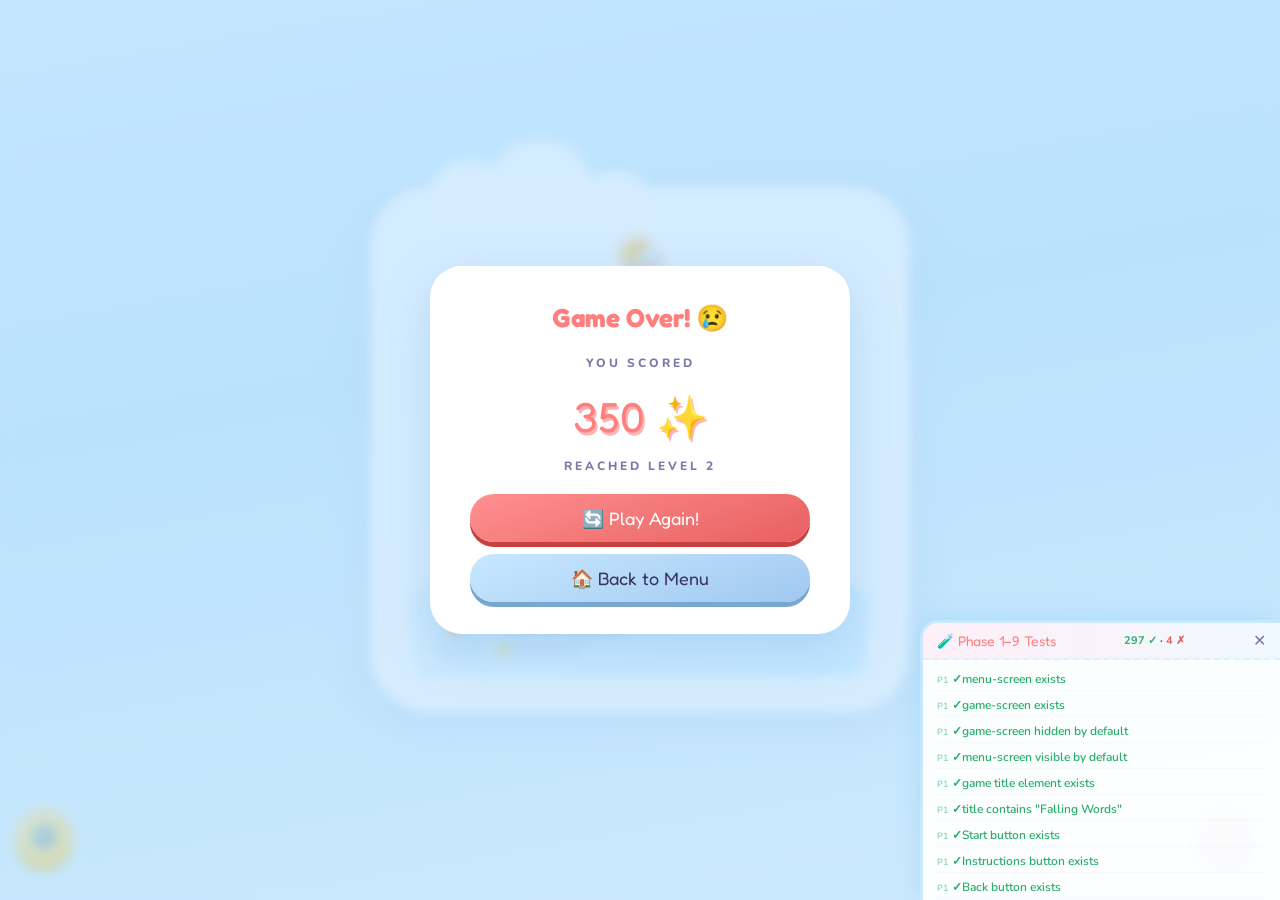
==== noahadvancedwork/index.html @ 88c90e87 "3/23 at home" ====
<!DOCTYPE html>
<html lang="en">
<head>
  <meta charset="UTF-8"/>
  <meta name="viewport" content="width=device-width, initial-scale=1.0"/>
  <title>Falling Words 🌈</title>
  <link rel="preconnect" href="https://fonts.googleapis.com">
  <link href="https://fonts.googleapis.com/css2?family=Fredoka+One&family=Nunito:wght@400;600;700;800&display=swap" rel="stylesheet">
  <style>
    :root {
      --sky:        #c9eeff;
      --white:      #ffffff;
      --coral:      #ff7f7f;
      --coral-dark: #e86060;
      --mint:       #6ddba8;
      --mint-dark:  #4bbf8a;
      --sun:        #ffd85c;
      --sun-dark:   #f0be30;
      --lilac:      #c9aaff;
      --lilac-dark: #a980f5;
      --text:       #3a3560;
      --text-soft:  #7a7aaa;
      --white-card: #ffffffee;
      --shadow:     rgba(100,100,180,0.18);
      --font-title: 'Fredoka One', cursive;
      --font-body:  'Nunito', sans-serif;
    }

    *, *::before, *::after { box-sizing: border-box; margin: 0; padding: 0; }
    html, body {
      width: 100%; height: 100%;
      font-family: var(--font-body);
      color: var(--text);
      overflow: hidden;
    }

    /* Floating bg decorations */
    .bg-deco {
      position: fixed; pointer-events: none; z-index: 0;
      font-size: 22px; user-select: none;
      animation: floatDrift linear infinite;
    }
    @keyframes floatDrift {
      0%,100% { transform: translateY(0)    rotate(0deg);  opacity:.55; }
      50%     { transform: translateY(-18px) rotate(12deg); opacity:.85; }
    }

    .screen {
      position: fixed; inset: 0;
      display: flex; flex-direction: column;
      align-items: center; justify-content: center;
    }
    .screen.hidden { display: none; }

    /* ── MENU ─────────────────────────────────────── */
    #menu-screen {
      background: linear-gradient(170deg, #d4f0ff 0%, #c3e8f8 40%, #e8f8ff 100%);
    }

    .menu-cloud {
      position: relative; z-index: 1;
      background: var(--white-card);
      border-radius: 60px;
      width: min(540px, 92vw);
      padding: 44px 44px 38px;
      display: flex; flex-direction: column; align-items: center; gap: 22px;
      box-shadow: 0 12px 40px var(--shadow), 0 2px 0 #fff inset;
    }
    .menu-cloud::before {
      content:''; position:absolute; top:-26px; left:60px;
      width:80px; height:60px;
      background: var(--white-card); border-radius:50%;
      box-shadow: 70px -10px 0 10px var(--white-card), 145px 5px 0 -5px var(--white-card);
    }

    .game-title {
      font-family: var(--font-title);
      font-size: clamp(34px, 7vw, 54px);
      color: var(--coral);
      text-align: center; line-height: 1.1;
      filter: drop-shadow(3px 4px 0 #ffb3b3);
      animation: titleBounce 2.4s ease-in-out infinite;
    }
    @keyframes titleBounce {
      0%,100%{ transform:translateY(0);    }
      40%    { transform:translateY(-7px); }
      60%    { transform:translateY(-3px); }
    }
    .title-emoji {
      display:block; font-size: clamp(28px,5vw,42px); filter:none;
      animation: spinWiggle 3s ease-in-out infinite;
    }
    @keyframes spinWiggle {
      0%,100%{ transform:rotate(-8deg) scale(1);    }
      50%    { transform:rotate(8deg)  scale(1.15); }
    }
    .title-tagline {
      font-size:14px; font-weight:700; color:var(--text-soft);
      letter-spacing:3px; text-transform:uppercase; margin-top:-12px;
    }

    .menu-btn {
      font-family: var(--font-title); font-size:20px;
      letter-spacing:1px; padding:14px 0;
      width:100%; max-width:280px;
      border:none; border-radius:50px;
      cursor:pointer;
      transition: transform .12s, box-shadow .12s, filter .12s;
    }
    .menu-btn:focus-visible { outline:4px solid var(--sun); outline-offset:3px; }
    .menu-btn:active { transform:translateY(3px) scale(0.97)!important; box-shadow:none!important; }

    #btn-start {
      background: linear-gradient(160deg,#ff9090,var(--coral-dark));
      color:#fff; box-shadow:0 6px 0 #c94040, 0 8px 20px #ff7f7f55;
    }
    #btn-start:hover {
      transform:translateY(-3px) scale(1.03);
      box-shadow:0 9px 0 #c94040, 0 12px 28px #ff7f7f66; filter:brightness(1.07);
    }
    #btn-instructions {
      background: linear-gradient(160deg,#82e6b8,var(--mint-dark));
      color:#fff; box-shadow:0 6px 0 #2e9967, 0 8px 20px #6ddba855;
    }
    #btn-instructions:hover {
      transform:translateY(-3px) scale(1.03);
      box-shadow:0 9px 0 #2e9967, 0 12px 28px #6ddba866; filter:brightness(1.07);
    }

    .level-row { display:flex; align-items:center; gap:14px; }
    .level-lbl { font-size:14px; font-weight:800; color:var(--text-soft); letter-spacing:2px; text-transform:uppercase; }
    .level-arrow {
      width:36px; height:36px;
      background:var(--sun); border:none; border-radius:50%;
      font-size:16px; font-weight:800; color:var(--text);
      cursor:pointer; box-shadow:0 4px 0 var(--sun-dark);
      transition: transform .1s, box-shadow .1s;
      display:flex; align-items:center; justify-content:center;
    }
    .level-arrow:hover  { transform:translateY(-2px); box-shadow:0 6px 0 var(--sun-dark); }
    .level-arrow:active { transform:translateY(2px);  box-shadow:0 2px 0 var(--sun-dark); }
    .level-arrow:disabled { opacity:.35; cursor:default; transform:none; }
    .level-arrow:focus-visible { outline:3px solid var(--coral); outline-offset:2px; }
    #level-display {
      font-family:var(--font-title); font-size:30px; color:var(--coral);
      min-width:38px; text-align:center; filter:drop-shadow(1px 2px 0 #ffb3b3);
    }

    /* ── PHASE 2: Entrance animations ────────────────
       Each menu child animates in with a staggered delay.
       .menu-ready is added to .menu-cloud by JS on load.   */
    .menu-cloud > * {
      opacity: 0;
      transform: translateY(24px);
      transition: opacity .45s ease, transform .45s cubic-bezier(.34,1.38,.64,1);
    }
    .menu-cloud.menu-ready > *:nth-child(1) { transition-delay: .05s; }
    .menu-cloud.menu-ready > *:nth-child(2) { transition-delay: .15s; }
    .menu-cloud.menu-ready > *:nth-child(3) { transition-delay: .27s; }
    .menu-cloud.menu-ready > *:nth-child(4) { transition-delay: .38s; }
    .menu-cloud.menu-ready > *:nth-child(5) { transition-delay: .48s; }
    .menu-cloud.menu-ready > * {
      opacity: 1;
      transform: translateY(0);
    }

    /* ── PHASE 2: Level number pop on change ─────── */
    @keyframes levelPop {
      0%   { transform: scale(1);    }
      40%  { transform: scale(1.45) rotate(-6deg); }
      70%  { transform: scale(0.92) rotate(3deg);  }
      100% { transform: scale(1);    }
    }
    #level-display.popping { animation: levelPop .35s cubic-bezier(.34,1.56,.64,1); }

    /* ── PHASE 2: Level info card ─────────────────── */
    #level-info-card {
      width: 100%;
      background: linear-gradient(135deg, var(--level-color-a, #e8f8ff), var(--level-color-b, #d4f0ff));
      border-radius: 20px;
      padding: 14px 20px;
      display: flex; align-items: center; gap: 14px;
      transition: background .4s ease;
      border: 2px solid var(--level-border, #c8e8ff);
    }
    .level-swatch {
      width: 44px; height: 44px; border-radius: 14px; flex-shrink: 0;
      background: linear-gradient(135deg, var(--level-color-a, #b8e4ff), var(--level-color-b, #c3e8f8));
      box-shadow: 0 3px 8px rgba(0,0,0,.12);
      display: flex; align-items: center; justify-content: center;
      font-size: 22px;
      transition: background .4s ease;
    }
    .level-info-text { display: flex; flex-direction: column; gap: 3px; flex: 1; }
    .level-name {
      font-family: var(--font-title); font-size: 17px;
      color: var(--text); line-height: 1;
    }
    .level-desc {
      font-size: 12px; font-weight: 700;
      color: var(--text-soft); letter-spacing: .5px;
    }
    .level-stars { font-size: 14px; letter-spacing: 1px; }

    /* ── PHASE 2: Background tint overlay ────────── */
    #menu-bg-tint {
      position: fixed; inset: 0; pointer-events: none; z-index: 0;
      background: var(--tint-color, transparent);
      transition: background .6s ease;
    }

    /* ── PHASE 2: Corner icons with labels ───────── */
    .corner-wrap {
      position: fixed; bottom: 16px;
      display: flex; flex-direction: column; align-items: center; gap: 5px;
      z-index: 2;
    }
    #wrap-settings { left: 16px; }
    #wrap-scores   { right: 16px; }

    .corner-icon {
      width:56px; height:56px;
      border:none; border-radius:50%; font-size:24px;
      cursor:pointer; transition: transform .12s, box-shadow .12s;
      display:flex; align-items:center; justify-content:center;
    }
    .corner-icon:focus-visible { outline:3px solid var(--coral); outline-offset:3px; }
    .corner-icon:hover  { transform:scale(1.15) rotate(-8deg); }
    .corner-icon:active { transform:scale(0.92); }
    #icon-settings {
      background:linear-gradient(135deg,#ffeaa7,var(--sun));
      box-shadow:0 5px 0 var(--sun-dark), 0 6px 18px #ffd85c44;
    }
    #icon-scores {
      background:linear-gradient(135deg,#d6b3ff,var(--lilac-dark));
      box-shadow:0 5px 0 #8050d0, 0 6px 18px #c9aaff44;
    }
    .corner-label {
      font-size: 10px; font-weight: 800;
      color: var(--text-soft); letter-spacing: 1px;
      text-transform: uppercase;
      opacity: 0; transform: translateY(-4px);
      transition: opacity .15s, transform .15s;
      white-space: nowrap;
      pointer-events: none;
    }
    .corner-wrap:hover .corner-label {
      opacity: 1; transform: translateY(0);
    }

    /* ── PHASE 4: GAME SCREEN ─────────────────────────
       The screen itself is a flex column that fills the
       viewport. game-area takes all remaining height.       */
    #game-screen {
      justify-content: flex-start;
      align-items: stretch;
      /* Phase 8: background swaps smoothly between levels */
      transition: background 1.5s ease;
      background: linear-gradient(180deg, #b8e4ff 0%, #cceeff 55%, #d8f5c8 100%);
    }

    /* ── PHASE 11: PER-LEVEL BACKGROUND THEMES ────────
       Applied via data-level attribute on #game-screen.
       Each level has its own sky-to-ground gradient with thematic styling.
       
       Level 1: Daytime forest — blue sky, green trees
       Level 2: Sunset forest — orange and pink sky
       Level 3: Night forest — dark sky, stars, moon
       Level 4: Snowy landscape — white ground, grey sky
       Level 5: Desert — sandy dunes, hot orange sky
       Level 6: Space — black sky, stars, nebula colors      */
    
    #game-screen {
      transition: background 1.5s ease;
    }
    
    #game-screen[data-level="1"] {
      background: linear-gradient(180deg, #b8e4ff 0%, #cceeff 55%, #d8f5c8 100%);
    }
    #game-screen[data-level="2"] {
      background: linear-gradient(180deg, #ffe8b0 0%, #ffb870 45%, #d8e8a0 100%);
    }
    #game-screen[data-level="3"] {
      background: linear-gradient(180deg, #7060a8 0%, #4a3880 45%, #2e5048 100%);
    }
    #game-screen[data-level="4"] {
      background: linear-gradient(180deg, #1a2050 0%, #2a3070 45%, #d8eeff 100%);
    }
    #game-screen[data-level="5"] {
      background: linear-gradient(180deg, #d0b880 0%, #e8c870 45%, #e8e0d0 100%);
    }
    #game-screen[data-level="6"] {
      background: linear-gradient(180deg, #080820 0%, #100830 50%, #180a40 100%);
    }

    /* Per-level game-area sky */
    #game-screen[data-level="1"] #game-area {
      background: linear-gradient(180deg, #a8d8f8 0%, #c2e8f8 40%, #d8f0ff 70%, #e8f8e0 100%);
    }
    #game-screen[data-level="2"] #game-area {
      background: linear-gradient(180deg, #ff9040 0%, #ffb860 35%, #ffd890 65%, #e8e0a0 100%);
    }
    #game-screen[data-level="3"] #game-area {
      background: linear-gradient(180deg, #4a3878 0%, #604890 40%, #403860 70%, #304838 100%);
    }
    #game-screen[data-level="4"] #game-area {
      background: linear-gradient(180deg, #101840 0%, #182060 40%, #202870 70%, #c8e0ff 100%);
    }
    #game-screen[data-level="5"] #game-area {
      background: linear-gradient(180deg, #c8a860 0%, #e0c070 35%, #f0d898 65%, #f8eed8 100%);
    }
    #game-screen[data-level="6"] #game-area {
      background: linear-gradient(180deg, #040414 0%, #080820 40%, #0c0c28 70%, #101030 100%);
    }

    /* Per-level ground color */
    #game-screen[data-level="1"] #game-ground { background: linear-gradient(180deg,#a8d878 0%,#88c050 100%); box-shadow: 0 -3px 0 #c8e890; }
    #game-screen[data-level="2"] #game-ground { background: linear-gradient(180deg,#c8b040 0%,#a89028 100%); box-shadow: 0 -3px 0 #e8c860; }
    #game-screen[data-level="3"] #game-ground { background: linear-gradient(180deg,#304838 0%,#203028 100%); box-shadow: 0 -3px 0 #406048; }
    #game-screen[data-level="4"] #game-ground { background: linear-gradient(180deg,#d8eeff 0%,#a8c8f0 100%); box-shadow: 0 -3px 0 #e8f4ff; }
    #game-screen[data-level="5"] #game-ground { background: linear-gradient(180deg,#d8c090 0%,#b8a060 100%); box-shadow: 0 -3px 0 #e8d0a0; }
    #game-screen[data-level="6"] #game-ground { background: linear-gradient(180deg,#181830 0%,#101020 100%); box-shadow: 0 -3px 0 #201828; }

    /* Level 6 stars (pseudo sparkle overlay in the sky area) */
    #game-screen[data-level="6"] #game-area::before {
      background:
        radial-gradient(circle 1.5px at 12% 18%, #fff 100%, transparent 100%),
        radial-gradient(circle 1px  at 25% 8%,  #fff 100%, transparent 100%),
        radial-gradient(circle 2px  at 38% 22%, #ffffffcc 100%, transparent 100%),
        radial-gradient(circle 1px  at 52% 5%,  #fff 100%, transparent 100%),
        radial-gradient(circle 1.5px at 65% 15%, #fff 100%, transparent 100%),
        radial-gradient(circle 1px  at 78% 28%, #ffffffcc 100%, transparent 100%),
        radial-gradient(circle 2px  at 88% 10%, #fff 100%, transparent 100%),
        radial-gradient(circle 1px  at 95% 32%, #fff 100%, transparent 100%),
        radial-gradient(circle 1px  at 6%  42%, #ffffffaa 100%, transparent 100%),
        radial-gradient(circle 1.5px at 45% 35%, #fff 100%, transparent 100%);
      animation: none; /* no drift for stars */
      width: 100%; height: 50%; top: 0; left: 0;
    }
    #game-screen[data-level="6"] #game-area::after { opacity: 0; }

    /* ── PHASE 11: DARK-LEVEL TEXT ADJUSTMENTS ────────
       Adjust HUD and text colors for readability on dark backgrounds
       (Levels 3, 4, 6) */
    
    /* Level 3 (Night Forest) — lighter text for dark background */
    #game-screen[data-level="3"] #hud {
      background: rgba(50, 40, 70, 0.95);
      border-top-color: #7080b8;
      box-shadow: 0 -6px 24px rgba(0, 0, 0, 0.4);
    }
    #game-screen[data-level="3"] #hud-level-num {
      color: #ffd08a;
    }
    #game-screen[data-level="3"] #hud-level-name {
      color: #c8b8e0;
    }
    #game-screen[data-level="3"] #word-input {
      background: rgba(200, 180, 230, 0.3);
      border-color: #8878c8;
      color: #f0e8ff;
    }
    #game-screen[data-level="3"] #word-input:focus {
      background: rgba(200, 180, 230, 0.5);
      border-color: #ffd08a;
    }
    #game-screen[data-level="3"] #word-input::placeholder {
      color: #9888b8;
    }
    #game-screen[data-level="3"] #xp-display {
      color: #90ffcc;
    }
    #game-screen[data-level="3"] #xp-bar-wrap {
      background: rgba(100, 80, 140, 0.4);
    }
    
    /* Level 4 (Snowy Landscape) — dark text on light background */
    #game-screen[data-level="4"] #hud {
      background: rgba(220, 235, 255, 0.98);
      border-top-color: #a8c8e8;
      box-shadow: 0 -6px 24px rgba(0, 0, 0, 0.15);
    }
    #game-screen[data-level="4"] #hud-level-num {
      color: #0a3a80;
    }
    #game-screen[data-level="4"] #hud-level-name {
      color: #2a5a9a;
    }
    #game-screen[data-level="4"] #word-input {
      background: rgba(200, 220, 240, 0.8);
      border-color: #6aa0d8;
      color: #0a2a60;
    }
    #game-screen[data-level="4"] #word-input:focus {
      background: rgba(230, 240, 255, 0.95);
      border-color: #0a3a80;
    }
    #game-screen[data-level="4"] #word-input::placeholder {
      color: #4a7ab0;
    }
    #game-screen[data-level="4"] #xp-display {
      color: #2a6a9a;
    }
    #game-screen[data-level="4"] #xp-bar-wrap {
      background: rgba(150, 190, 230, 0.3);
    }
    
    /* Level 6 (Space) — bright text on dark background */
    #game-screen[data-level="6"] #hud {
      background: rgba(20, 15, 50, 0.96);
      border-top-color: #5050a0;
      box-shadow: 0 -6px 24px rgba(0, 0, 0, 0.6);
    }
    #game-screen[data-level="6"] #hud-level-num {
      color: #ffaa60;
    }
    #game-screen[data-level="6"] #hud-level-name {
      color: #d0a0ff;
    }
    #game-screen[data-level="6"] #word-input {
      background: rgba(100, 80, 160, 0.4);
      border-color: #7060c0;
      color: #f0e8ff;
    }
    #game-screen[data-level="6"] #word-input:focus {
      background: rgba(120, 100, 180, 0.6);
      border-color: #ffaa60;
    }
    #game-screen[data-level="6"] #word-input::placeholder {
      color: #9080c8;
    }
    #game-screen[data-level="6"] #xp-display {
      color: #80ffcc;
    }
    #game-screen[data-level="6"] #xp-bar-wrap {
      background: rgba(80, 60, 140, 0.4);
    }

    /* Dark-level falling word style adjustments */
    #game-screen[data-level="3"] .falling-word,
    #game-screen[data-level="4"] .falling-word,
    #game-screen[data-level="6"] .falling-word {
      background: rgba(255,255,255,.12);
      border-color: rgba(255,255,255,.30);
      color: #e8e8ff;
      box-shadow: 0 4px 16px rgba(0,0,0,.40), 0 1px 0 rgba(255,255,255,.15) inset;
    }
    #game-screen[data-level="3"] .falling-word.near-danger,
    #game-screen[data-level="4"] .falling-word.near-danger,
    #game-screen[data-level="6"] .falling-word.near-danger {
      border-color: #ff7060;
      color: #ffb0a0;
    }

    /* ── PHASE 8: LEVEL-UP BANNER ─────────────────────
       Positioned over the game area; does NOT block play. */
    #levelup-banner {
      position: absolute;
      inset: 0; z-index: 25;
      display: flex; flex-direction: column;
      align-items: center; justify-content: center;
      pointer-events: none;
      gap: 10px;
    }
    #levelup-banner.hidden { display: none; }

    .levelup-bubble {
      background: linear-gradient(135deg, #fff8e8, #fffbe8);
      border: 3px solid var(--sun);
      border-radius: 32px;
      padding: 20px 44px;
      display: flex; flex-direction: column; align-items: center; gap: 6px;
      box-shadow: 0 12px 40px rgba(220,160,0,.30), 0 2px 0 #fff inset;
      animation: bannerIn .45s cubic-bezier(.34,1.56,.64,1) forwards;
    }
    @keyframes bannerIn {
      from { transform: scale(.5) translateY(-30px); opacity: 0; }
      to   { transform: scale(1)  translateY(0);     opacity: 1; }
    }
    .levelup-bubble.out {
      animation: bannerOut .4s ease forwards;
    }
    @keyframes bannerOut {
      from { transform: scale(1)    translateY(0);    opacity: 1; }
      to   { transform: scale(1.12) translateY(-20px); opacity: 0; }
    }

    .levelup-emoji  {
      font-size: 44px;
      animation: bannerSpin .6s cubic-bezier(.34,1.56,.64,1);
    }
    @keyframes bannerSpin {
      from { transform: rotate(-25deg) scale(.6); }
      to   { transform: rotate(5deg)   scale(1);  }
    }
    .levelup-title {
      font-family: var(--font-title); font-size: clamp(26px,5vw,38px);
      color: var(--sun-dark); line-height: 1;
      filter: drop-shadow(2px 3px 0 #d4a800);
    }
    .levelup-name {
      font-family: var(--font-title); font-size: clamp(14px,2.5vw,18px);
      color: var(--text-soft); letter-spacing: 1px;
    }
    .levelup-stars { font-size: 18px; letter-spacing: 3px; }

    /* ── PHASE 4: GAME AREA ──────────────────────────
       Fills all space above the HUD. Per-level backgrounds
       are applied via #game-screen[data-level] above.      */
    #game-area {
      position: relative;
      width: 100%;
      flex: 1;
      overflow: hidden;
      /* Default (Level 1) sky — overridden by data-level selectors */
      background: linear-gradient(180deg, #a8d8f8 0%, #c2e8f8 40%, #d8f0ff 70%, #e8f8e0 100%);
      transition: background 1.5s ease;
    }
    #game-area::before {
      content: '';
      position: absolute;
      top: 8%; left: -20%;
      width: 140%; height: 30%;
      background:
        radial-gradient(ellipse 120px 50px at 15% 40%, #ffffffcc 0%, transparent 70%),
        radial-gradient(ellipse 90px 40px  at 38% 25%, #ffffff99 0%, transparent 70%),
        radial-gradient(ellipse 150px 55px at 62% 55%, #ffffffbb 0%, transparent 70%),
        radial-gradient(ellipse 80px 35px  at 82% 35%, #ffffff88 0%, transparent 70%);
      animation: cloudDrift1 28s linear infinite;
      pointer-events: none; z-index: 1;
    }
    @keyframes cloudDrift1 {
      from { transform: translateX(0);   }
      to   { transform: translateX(18%); }
    }

    /* Drifting cloud layer 2 (slower, higher) */
    #game-area::after {
      content: '';
      position: absolute;
      top: 2%; left: -30%;
      width: 160%; height: 20%;
      background:
        radial-gradient(ellipse 100px 40px at 22% 50%, #ffffff88 0%, transparent 70%),
        radial-gradient(ellipse 130px 45px at 55% 30%, #ffffffaa 0%, transparent 70%),
        radial-gradient(ellipse 70px 30px  at 78% 60%, #ffffff77 0%, transparent 70%);
      animation: cloudDrift2 40s linear infinite;
      pointer-events: none; z-index: 1;
    }
    @keyframes cloudDrift2 {
      from { transform: translateX(0);    }
      to   { transform: translateX(-15%); }
    }

    /* Ground strip at bottom */
    #game-ground {
      position: absolute;
      bottom: 0; left: 0; right: 0;
      height: 52px;
      background: linear-gradient(180deg, #a8d878 0%, #88c050 100%);
      z-index: 3;
      box-shadow: 0 -3px 0 #c8e890;
    }
    /* Ground highlight stripe */
    #game-ground::before {
      content: '';
      position: absolute;
      top: 0; left: 0; right: 0;
      height: 8px;
      background: linear-gradient(90deg,
        transparent 0%, #b8e878 20%, transparent 40%,
        #b8e878 60%, transparent 80%, #b8e878 100%
      );
      opacity: .6;
    }

    /* Tree silhouettes on ground */
    #game-trees {
      position: absolute;
      bottom: 48px; left: 0; right: 0;
      height: 80px;
      z-index: 3;
      pointer-events: none;
    }
    .game-tree {
      position: absolute;
      bottom: 0;
      display: flex;
      flex-direction: column;
      align-items: center;
    }
    .game-tree .trunk {
      width: 9px;
      background: linear-gradient(180deg, #8b5e3c, #6b3e1c);
      border-radius: 3px 3px 0 0;
    }
    .game-tree .canopy {
      border-radius: 50% 50% 40% 40%;
      box-shadow: 0 4px 0 rgba(0,0,0,.08);
    }
    /* tree size variants */
    .game-tree.sm .trunk  { height: 18px; }
    .game-tree.sm .canopy { width: 38px; height: 46px; margin-bottom: -4px; }
    .game-tree.md .trunk  { height: 24px; }
    .game-tree.md .canopy { width: 52px; height: 62px; margin-bottom: -6px; }
    .game-tree.lg .trunk  { height: 30px; }
    .game-tree.lg .canopy { width: 66px; height: 76px; margin-bottom: -8px; }

    /* ── PHASE 4: DANGER ZONE ────────────────────────
       Bottom 22% of game area (above ground) glows red
       when words enter it. Pulsing dashed border at top.  */
    #danger-zone {
      position: absolute;
      bottom: 52px; left: 0; right: 0;
      height: 22%;
      z-index: 2;
      pointer-events: none;
      /* default: subtle warm tint */
      background: linear-gradient(180deg, transparent 0%, rgba(255,120,80,.06) 100%);
      border-top: 2px dashed rgba(255,120,80,.20);
      transition: background .3s, border-color .3s;
    }
    #danger-zone.active {
      background: linear-gradient(180deg, transparent 0%, rgba(255,80,60,.16) 100%);
      border-color: rgba(255,80,60,.55);
      animation: dangerPulse 1s ease-in-out infinite;
    }
    @keyframes dangerPulse {
      0%,100% { border-color: rgba(255,80,60,.35); }
      50%     { border-color: rgba(255,80,60,.80); }
    }
    #danger-label {
      position: absolute;
      top: 4px; right: 8px;
      font-family: var(--font-title);
      font-size: 10px; letter-spacing: 2px;
      color: rgba(220,80,60,.50);
      text-transform: uppercase;
      transition: color .3s;
    }
    #danger-zone.active #danger-label { color: rgba(220,60,40,.80); }

    /* ── PHASE 5: FALLING WORDS ──────────────────────
       Words are absolutely-positioned pill divs inside
       #game-area. z-index 5 puts them above all scenery.  */
    .falling-word {
      position: absolute;
      z-index: 5;
      font-family: var(--font-title);
      font-size: clamp(16px, 2.8vw, 22px);
      color: var(--text);
      background: #ffffffee;
      border: 2.5px solid #c8e8ff;
      border-radius: 50px;
      padding: 6px 18px;
      white-space: nowrap;
      user-select: none;
      pointer-events: none;
      box-shadow: 0 4px 12px rgba(100,160,220,.22), 0 1px 0 #fff inset;
      /* entrance pop */
      animation: wordSpawn .25s cubic-bezier(.34,1.56,.64,1);
      transform-origin: top center;
    }
    @keyframes wordSpawn {
      from { transform: scale(.5) translateY(-10px); opacity: 0; }
      to   { transform: scale(1)  translateY(0);     opacity: 1; }
    }

    /* Near-danger state — word glows red and pulses */
    .falling-word.near-danger {
      border-color: var(--coral);
      color: var(--coral-dark);
      box-shadow: 0 4px 14px rgba(255,100,80,.35), 0 0 0 3px rgba(255,120,80,.15);
      animation: wordDangerPulse .7s ease-in-out infinite;
    }
    @keyframes wordDangerPulse {
      0%,100% { box-shadow: 0 4px 14px rgba(255,100,80,.25), 0 0 0 3px rgba(255,120,80,.10); }
      50%     { box-shadow: 0 4px 18px rgba(255,80,60,.55),  0 0 0 5px rgba(255,80,60,.22); }
    }

    /* Destruction flash — played when word is correctly typed (Phase 6) */
    .falling-word.zapped {
      animation: wordZap .3s ease forwards;
      pointer-events: none;
    }
    @keyframes wordZap {
      0%   { transform: scale(1.2); opacity: 1; filter: brightness(2); }
      100% { transform: scale(2.0); opacity: 0; filter: brightness(3); }
    }

    /* ── PHASE 5: FLASH OVERLAY ───────────────────────
       Full-screen tint that flashes on life-lost (red)
       or word-typed (green). Lives inside #game-area.     */
    #flash-overlay {
      position: absolute; inset: 0; z-index: 10;
      pointer-events: none; border-radius: inherit;
      opacity: 0; transition: opacity .05s;
    }
    #flash-overlay.flash-miss {
      background: rgba(255,80,60,.28);
      animation: flashAnim .45s ease forwards;
    }
    /* Phase 6: green flash on a correct word */
    #flash-overlay.flash-hit {
      background: rgba(80,220,140,.22);
      animation: flashAnim .3s ease forwards;
    }
    @keyframes flashAnim {
      0%   { opacity: 1; }
      100% { opacity: 0; }
    }

    /* ── PHASE 6: FLOATING XP POPUP ──────────────────
       Spawned at the word's position, floats up and fades. */
    .xp-popup {
      position: absolute;
      z-index: 15;
      font-family: var(--font-title);
      font-size: clamp(14px, 2.4vw, 20px);
      color: var(--mint-dark);
      pointer-events: none;
      white-space: nowrap;
      text-shadow: 0 2px 6px rgba(60,180,100,.35);
      animation: xpPopupFloat .95s cubic-bezier(.22,.68,0,1.2) forwards;
      transform-origin: bottom center;
    }
    .xp-popup.big {
      color: var(--sun-dark);
      font-size: clamp(18px, 3vw, 26px);
      text-shadow: 0 2px 8px rgba(220,160,0,.45);
    }
    @keyframes xpPopupFloat {
      0%   { opacity: 1;   transform: translateY(0)    scale(1);    }
      20%  { opacity: 1;   transform: translateY(-14px) scale(1.15); }
      100% { opacity: 0;   transform: translateY(-52px) scale(.85);  }
    }

    /* ── PHASE 6: INPUT SHAKE (no match) ─────────────
       Horizontal shake applied to the input pill.         */
    @keyframes inputShake {
      0%,100% { transform: translateX(0);   }
      15%     { transform: translateX(-7px);}
      35%     { transform: translateX( 6px);}
      55%     { transform: translateX(-5px);}
      75%     { transform: translateX( 4px);}
      90%     { transform: translateX(-2px);}
    }
    #word-input.shake {
      animation: inputShake .38s ease;
      border-color: var(--coral) !important;
      box-shadow: 0 0 0 4px rgba(255,100,80,.20) !important;
    }

    /* ── PHASE 5: GAME OVER MODAL ─────────────────── */
    .game-over-score {
      font-family: var(--font-title);
      font-size: 42px;
      color: var(--coral);
      text-align: center;
      display: block;
      margin: 4px 0 16px;
      filter: drop-shadow(2px 3px 0 #ffb3b3);
    }
    .game-over-label {
      font-size: 12px; font-weight: 800;
      color: var(--text-soft); letter-spacing: 3px;
      text-transform: uppercase; text-align: center;
      display: block; margin-bottom: 20px;
    }
    .game-over-btns {
      display: flex; flex-direction: column; gap: 12px;
    }
    .game-over-btn {
      font-family: var(--font-title); font-size: 18px;
      border: none; border-radius: 50px; padding: 13px;
      cursor: pointer; width: 100%;
      transition: transform .1s, box-shadow .1s, filter .1s;
    }
    .game-over-btn:active  { transform: translateY(2px)!important; box-shadow:none!important; }
    .game-over-btn:focus-visible { outline: 3px solid var(--sun); }
    #btn-play-again {
      background: linear-gradient(160deg,#ff9090,var(--coral-dark));
      color:#fff; box-shadow:0 5px 0 #c94040;
    }
    #btn-play-again:hover { transform:translateY(-2px); filter:brightness(1.07); box-shadow:0 8px 0 #c94040; }
    #btn-go-menu {
      background: linear-gradient(160deg,#c8e8ff,#a0c8f0);
      color:var(--text); box-shadow:0 5px 0 #78a8d0;
    }
    #btn-go-menu:hover { transform:translateY(-2px); filter:brightness(1.07); box-shadow:0 8px 0 #78a8d0; }

    /* Hide placeholder once game is running */
    #game-area.game-running #game-area-placeholder { display: none; }

    /* Placeholder shown before Phase 5 adds real words */
    #game-area-placeholder {
      position: absolute; inset: 0;
      display: flex; align-items: center; justify-content: center;
      flex-direction: column; gap: 10px;
      pointer-events: none;
      z-index: 4;
    }
    #game-area-placeholder span {
      font-family: var(--font-title); font-size: clamp(13px,2.5vw,17px);
      color: #7ab8d8; letter-spacing: 1px;
    }
    #game-area-placeholder .ph-emoji {
      font-size: 48px; animation: floatDrift 2.5s ease-in-out infinite;
    }

    /* ── PHASE 4: HUD ────────────────────────────────
       Three clear zones: lives | level+XP-bar | input + XP
       XP progress bar runs across the very top of the HUD.  */
    #hud {
      width: 100%;
      background: var(--white-card);
      border-radius: 28px 28px 0 0;
      flex-shrink: 0;
      display: flex;
      flex-direction: column;
      box-shadow: 0 -6px 24px rgba(120,190,240,.22);
      border-top: 3px solid #d4eeff;
    }

    /* XP progress bar — thin strip at very top of HUD */
    #xp-bar-wrap {
      width: 100%;
      height: 6px;
      background: #e8f4ff;
      border-radius: 28px 28px 0 0;
      overflow: hidden;
      flex-shrink: 0;
    }
    #xp-bar {
      height: 100%;
      width: 0%;
      background: linear-gradient(90deg, var(--mint), #a0ffcc, var(--mint));
      background-size: 200% 100%;
      border-radius: 28px;
      transition: width .5s cubic-bezier(.34,1.2,.64,1);
      animation: xpBarShimmer 2s linear infinite;
    }
    @keyframes xpBarShimmer {
      from { background-position: 200% 0; }
      to   { background-position:  -200% 0; }
    }

    /* Inner HUD row */
    #hud-inner {
      height: 66px;
      display: flex;
      align-items: center;
      justify-content: space-between;
      padding: 0 18px;
      gap: 10px;
    }

    #lives-container {
      display: flex; gap: 3px; align-items: center;
      min-width: 76px; flex-shrink: 0;
    }
    .heart {
      font-size: 22px; line-height: 1; display: inline-block;
      animation: heartBeat 1.8s ease-in-out infinite;
    }
    .heart:nth-child(2) { animation-delay: .15s; }
    .heart:nth-child(3) { animation-delay: .30s; }
    @keyframes heartBeat {
      0%,100% { transform: scale(1);   }
      14%     { transform: scale(1.2); }
      28%     { transform: scale(1);   }
    }
    .heart.lost { filter: grayscale(1) opacity(.22); animation: none; }

    /* HUD level block — centred flex column */
    #hud-level {
      display: flex; flex-direction: column; align-items: center;
      gap: 2px; flex: 1; text-align: center;
    }
    #hud-level-num {
      font-family: var(--font-title); font-size: 17px;
      color: var(--coral); letter-spacing: .5px; line-height: 1;
    }
    #hud-level-name {
      font-size: 10px; font-weight: 800;
      color: var(--text-soft); letter-spacing: 1.5px;
      text-transform: uppercase; line-height: 1;
    }

    /* Input */
    #word-input {
      font-family: var(--font-title); font-size: 17px;
      background: var(--sky); border: 3px solid #a8d8f0;
      border-radius: 50px; color: var(--text);
      padding: 7px 18px; width: clamp(130px, 22vw, 200px);
      text-align: center;
      transition: border-color .15s, box-shadow .15s, background .15s;
      letter-spacing: 1px; flex-shrink: 0;
    }
    #word-input:focus {
      outline: none; border-color: var(--coral);
      box-shadow: 0 0 0 4px #ff7f7f1e;
      background: #fff7f7;
    }
    #word-input::placeholder { color: #90c0e0; font-size: 13px; }

    /* XP counter */
    #xp-display {
      font-family: var(--font-title); font-size: 15px;
      color: var(--mint-dark); min-width: 72px;
      text-align: right; letter-spacing: .5px; flex-shrink: 0;
      transition: color .2s;
    }
    #xp-display.xp-bump {
      animation: xpBump .4s cubic-bezier(.34,1.56,.64,1);
      color: var(--coral);
    }
    @keyframes xpBump {
      from { transform: scale(1.4); }
      to   { transform: scale(1);   }
    }

    /* ── PHASE 3: Screen transitions ─────────────────
       Screens slide+fade in from below and out upward.
       transitionToScreen() in JS drives these classes.     */
    @keyframes screenEnter {
      from { opacity: 0; transform: translateY(28px) scale(.97); }
      to   { opacity: 1; transform: translateY(0)    scale(1);   }
    }
    @keyframes screenExit {
      from { opacity: 1; transform: translateY(0)     scale(1);   }
      to   { opacity: 0; transform: translateY(-20px) scale(.97); }
    }
    .screen.entering { animation: screenEnter .38s cubic-bezier(.34,1.18,.64,1) forwards; }
    .screen.exiting  { animation: screenExit  .24s ease forwards; pointer-events: none; }

    /* ── PHASE 3: Countdown overlay ──────────────────
       Sits over the game area, shows 3 → 2 → 1 → GO!    */
    #countdown-overlay {
      position: absolute; inset: 0; z-index: 20;
      display: flex; align-items: center; justify-content: center;
      background: rgba(200,235,255,.55);
      backdrop-filter: blur(3px);
      flex-direction: column; gap: 8px;
    }
    #countdown-overlay.hidden { display: none; }

    #countdown-number {
      font-family: var(--font-title);
      font-size: clamp(80px, 20vw, 140px);
      color: var(--coral);
      filter: drop-shadow(4px 6px 0 #ffb3b3);
      line-height: 1;
      animation: countPop .5s cubic-bezier(.34,1.56,.64,1);
    }
    @keyframes countPop {
      from { transform: scale(.4) rotate(-12deg); opacity: 0; }
      to   { transform: scale(1)  rotate(0deg);   opacity: 1; }
    }
    #countdown-label {
      font-family: var(--font-title); font-size: 20px;
      color: var(--text-soft); letter-spacing: 3px;
    }
    #countdown-overlay.go #countdown-number {
      color: var(--mint-dark);
      filter: drop-shadow(4px 6px 0 #a8f0cc);
      animation: goPop .4s cubic-bezier(.34,1.56,.64,1);
    }
    @keyframes goPop {
      from { transform: scale(.6); opacity: 0; }
      60%  { transform: scale(1.18); }
      to   { transform: scale(1);   opacity: 1; }
    }

    /* ── PHASE 3: HUD level banner ────────────────────
       Small level name + emoji shown next to the number    */
    #hud-level-name {
      font-size: 11px; font-weight: 800;
      color: var(--text-soft); letter-spacing: 1px;
      display: block; margin-top: 1px;
    }
    #hud-level { flex-direction: column; gap: 1px; }

    /* ── PHASE 3: Pause button replaces plain back btn ─ */
    #btn-back {
      position: fixed; top: 14px; left: 16px;
      font-family: var(--font-title); font-size: 14px;
      background: var(--white-card); border: 2px solid #c8e8ff;
      border-radius: 50px; color: var(--text-soft);
      padding: 6px 16px; cursor: pointer;
      transition: all .12s; z-index: 10;
      box-shadow: 0 3px 0 #c0d8ee;
      display: flex; align-items: center; gap: 6px;
    }
    #btn-back:hover {
      background: var(--coral); color: #fff;
      border-color: var(--coral); box-shadow: 0 3px 0 var(--coral-dark);
      transform: translateY(-1px);
    }
    #btn-back:focus-visible { outline: 3px solid var(--sun); }

    /* Pause modal specifics */
    .pause-emoji {
      font-size: 52px; text-align: center; display: block;
      margin-bottom: 4px;
      animation: pauseWobble 1.2s ease-in-out infinite;
    }
    @keyframes pauseWobble {
      0%,100% { transform: rotate(-6deg) scale(1);    }
      50%     { transform: rotate(6deg)  scale(1.12); }
    }
    .pause-message {
      font-size: 15px; font-weight: 700; color: var(--text-soft);
      text-align: center; margin-bottom: 22px; line-height: 1.5;
    }
    .pause-btns {
      display: flex; flex-direction: column; gap: 12px;
    }
    .pause-btn {
      font-family: var(--font-title); font-size: 18px;
      border: none; border-radius: 50px; padding: 13px;
      cursor: pointer; width: 100%;
      transition: transform .1s, box-shadow .1s, filter .1s;
    }
    .pause-btn:active { transform: translateY(2px) !important; box-shadow: none !important; }
    .pause-btn:focus-visible { outline: 3px solid var(--sun); }
    #btn-resume {
      background: linear-gradient(160deg,#82e6b8,var(--mint-dark));
      color: #fff; box-shadow: 0 5px 0 #2e9967;
    }
    #btn-resume:hover { transform: translateY(-2px); filter: brightness(1.07); box-shadow: 0 8px 0 #2e9967; }
    #btn-quit-confirm {
      background: linear-gradient(160deg,#ffaaaa,var(--coral-dark));
      color: #fff; box-shadow: 0 5px 0 #c94040;
    }
    #btn-quit-confirm:hover { transform: translateY(-2px); filter: brightness(1.07); box-shadow: 0 8px 0 #c94040; }

    /* ── MODALS ───────────────────────────────────── */
    .modal-overlay {
      position:fixed; inset:0;
      background:rgba(180,220,255,.45); backdrop-filter:blur(6px);
      display:flex; align-items:center; justify-content:center; z-index:100;
    }
    .modal-overlay.hidden { display:none; }
    .modal-box {
      background:#fff; border-radius:32px;
      padding:36px 40px 32px; max-width:420px; width:90%;
      position:relative;
      box-shadow:0 16px 48px rgba(100,160,220,.28), 0 2px 0 #fff inset;
      animation:popIn .22s cubic-bezier(.34,1.56,.64,1);
    }
    @keyframes popIn {
      from { transform:scale(.82); opacity:0; }
      to   { transform:scale(1);   opacity:1; }
    }
    .modal-title {
      font-family:var(--font-title); font-size:26px; color:var(--coral);
      text-align:center; margin-bottom:22px;
    }
    .modal-close {
      position:absolute; top:16px; right:18px;
      background:#ffe0e0; border:none;
      width:32px; height:32px; border-radius:50%; font-size:15px;
      cursor:pointer; color:var(--coral);
      display:flex; align-items:center; justify-content:center;
      transition:background .12s, transform .12s;
    }
    .modal-close:hover { background:var(--coral); color:#fff; transform:rotate(90deg); }
    .modal-close:focus-visible { outline:3px solid var(--sun); }

    /* Instructions */
    .inst-list { list-style:none; display:flex; flex-direction:column; gap:11px; }
    .inst-list li {
      font-size:15px; font-weight:700; color:var(--text); line-height:1.5;
      padding:10px 14px 10px 42px;
      background:#f6fbff; border-radius:14px; position:relative;
    }
    .inst-list li .ic { position:absolute; left:12px; top:50%; transform:translateY(-50%); font-size:18px; }
    .key-chip {
      display:inline-block; background:var(--sun); color:var(--text);
      font-family:var(--font-title); font-size:12px;
      padding:1px 9px; border-radius:20px; vertical-align:middle;
    }

    /* Scores */
    #scores-list { list-style:none; display:flex; flex-direction:column; gap:8px; }
    .score-entry {
      display:flex; justify-content:space-between; align-items:center;
      background:#f6fbff; border-radius:14px; padding:10px 16px;
      font-size:15px; font-weight:700;
    }
    .score-entry.gold   { background:#fff8dc; }
    .score-entry.silver { background:#f4f4f8; }
    .score-entry.bronze { background:#fff3ec; }
    .score-rank { font-family:var(--font-title); font-size:18px; color:var(--text-soft); }
    .score-entry.gold   .score-rank { color:#d4a800; }
    .score-entry.silver .score-rank { color:#8888aa; }
    .score-entry.bronze .score-rank { color:#b06030; }
    .score-xp { font-family:var(--font-title); color:var(--mint-dark); font-size:16px; }
    .score-empty { text-align:center; color:var(--text-soft); font-size:14px; font-weight:700; padding:20px 0; }
    #btn-clear-scores {
      margin-top:16px; width:100%;
      font-family:var(--font-title); font-size:15px;
      background:#ffe0e0; border:none; color:var(--coral);
      border-radius:50px; padding:10px; cursor:pointer;
      transition:background .12s, color .12s;
    }
    #btn-clear-scores:hover { background:var(--coral); color:#fff; }

    /* Settings */
    .setting-row {
      display:flex; justify-content:space-between; align-items:center;
      padding:13px 0; border-bottom:2px dashed #eaf4ff;
    }
    .setting-row:last-child { border-bottom:none; }
    .setting-label { font-size:16px; font-weight:700; color:var(--text); }
    .setting-emoji { margin-right:8px; font-size:18px; }
    .toggle {
      width:52px; height:28px; background:#d4e8f0; border-radius:14px;
      border:none; position:relative; cursor:pointer; transition:background .2s;
    }
    .toggle.on { background:var(--mint); }
    .toggle::after {
      content:''; position:absolute; top:4px; left:4px;
      width:20px; height:20px; background:#fff; border-radius:50%;
      transition:transform .2s; box-shadow:0 2px 4px rgba(0,0,0,.15);
    }
    .toggle.on::after { transform:translateX(24px); }
    .toggle:focus-visible { outline:3px solid var(--sun); }

    /* ── TEST PANEL ───────────────────────────────── */
    #test-panel {
      position:fixed; bottom:0; right:0;
      width:360px; max-height:280px;
      background:#ffffffee;
      border-top:3px solid #c8e8ff; border-left:3px solid #c8e8ff;
      border-radius:18px 0 0 0;
      overflow-y:auto; z-index:9999;
      font-family:var(--font-body); font-size:12px;
      box-shadow:-4px -4px 20px rgba(140,200,240,.3);
    }
    #test-panel-header {
      background:linear-gradient(90deg,#fff0f8,#f0f8ff);
      padding:8px 14px;
      display:flex; justify-content:space-between; align-items:center;
      position:sticky; top:0; border-bottom:2px dashed #e0f0ff;
    }
    #test-panel-title { color:var(--coral); font-family:var(--font-title); font-size:14px; }
    #test-summary { font-size:11px; font-weight:700; }
    #test-panel-close { background:none; border:none; color:var(--text-soft); cursor:pointer; font-size:16px; }
    #test-panel-close:hover { color:var(--coral); }
    #test-results { padding:8px 14px; display:flex; flex-direction:column; gap:3px; }
    .test-result { padding:3px 0; border-bottom:1px dotted #e8f4ff; font-weight:600; }
    .test-result.pass { color:#2bad6a; }
    .test-result.fail { color:var(--coral-dark); }
    .test-err { color:#e06060; font-size:10px; padding-left:18px; display:block; }
  </style>
</head>
<body>

  <!-- Floating background decorations -->
  <span class="bg-deco" style="top:8%;left:5%;animation-duration:3.1s">☁️</span>
  <span class="bg-deco" style="top:18%;right:7%;animation-duration:4.0s;animation-delay:.8s">⭐</span>
  <span class="bg-deco" style="top:65%;left:3%;animation-duration:3.6s;animation-delay:1.2s">🌸</span>
  <span class="bg-deco" style="top:75%;right:4%;animation-duration:2.9s;animation-delay:.3s">🌈</span>
  <span class="bg-deco" style="top:40%;left:2%;animation-duration:4.2s;animation-delay:1.8s">✨</span>
  <span class="bg-deco" style="top:50%;right:3%;animation-duration:3.4s;animation-delay:.6s">🍀</span>
  <span class="bg-deco" style="top:88%;left:20%;animation-duration:5.0s;animation-delay:2.0s">🦋</span>

  <!-- ── MENU SCREEN ──────────────────────────────── -->
  <div id="menu-screen" class="screen" role="main" aria-label="Main Menu">
    <div class="menu-cloud">
      <h1 class="game-title" id="game-title">
        <span class="title-emoji">🌤️</span>
        Falling Words!
      </h1>
      <p class="title-tagline">type fast · earn stars · have fun!</p>

      <div style="display:flex;flex-direction:column;align-items:center;gap:14px;width:100%">
        <button class="menu-btn" id="btn-start"        aria-label="Start game">▶ &nbsp;Let's Play!</button>
        <button class="menu-btn" id="btn-instructions" aria-label="View instructions">📖 &nbsp;How to Play</button>
      </div>

      <div class="level-row" aria-label="Starting level selector">
        <span class="level-lbl">Start at level</span>
        <button class="level-arrow" id="btn-level-prev" aria-label="Previous level">◀</button>
        <span id="level-display" aria-live="polite">1</span>
        <button class="level-arrow" id="btn-level-next" aria-label="Next level">▶</button>
      </div>

      <!-- Phase 2: Level info card -->
      <div id="level-info-card" aria-label="Level preview" aria-live="polite">
        <div class="level-swatch" id="level-swatch" aria-hidden="true">🌤️</div>
        <div class="level-info-text">
          <span class="level-name" id="level-name">Breezy Meadow</span>
          <span class="level-desc" id="level-desc">Perfect for beginners!</span>
          <span class="level-stars" id="level-stars">⭐☆☆☆☆☆</span>
        </div>
      </div>
    </div>

    <div class="corner-wrap" id="wrap-settings">
      <button class="corner-icon" id="icon-settings" aria-label="Settings">⚙️</button>
      <span class="corner-label" aria-hidden="true">Settings</span>
    </div>
    <div class="corner-wrap" id="wrap-scores">
      <button class="corner-icon" id="icon-scores" aria-label="Best Scores">🏆</button>
      <span class="corner-label" aria-hidden="true">Best Scores</span>
    </div>
  </div>

  <!-- Phase 2: subtle bg tint that shifts per level -->
  <div id="menu-bg-tint" aria-hidden="true"></div>

  <!-- ── GAME SCREEN ──────────────────────────────── -->
  <div id="game-screen" class="screen hidden" aria-label="Game Screen">

    <!-- Phase 3: pause / back button -->
    <button id="btn-back" aria-label="Pause / back to menu">
      <span>⏸</span> Pause
    </button>

    <div id="game-area" aria-label="Game area" role="region">

      <!-- Phase 4: CSS scenery layers -->
      <div id="danger-zone" aria-hidden="true">
        <span id="danger-label">danger zone ⚠️</span>
      </div>
      <div id="game-trees" aria-hidden="true"></div>
      <div id="game-ground" aria-hidden="true"></div>

      <div id="game-area-placeholder">
        <span class="ph-emoji">🌤️</span>
        <span>Type words to zap them! 🎯</span>
      </div>

      <!-- Phase 5: full-screen flash effect -->
      <div id="flash-overlay" aria-hidden="true"></div>

      <!-- Phase 8: level-up banner (shown mid-game on level up) -->
      <div id="levelup-banner" class="hidden" aria-live="assertive" aria-label="Level up notification">
        <div class="levelup-bubble" id="levelup-bubble">
          <span class="levelup-emoji" id="levelup-emoji">🎉</span>
          <span class="levelup-title" id="levelup-title">LEVEL UP!</span>
          <span class="levelup-name"  id="levelup-name">Sunny Garden</span>
          <span class="levelup-stars" id="levelup-stars">⭐⭐☆☆☆☆</span>
        </div>
      </div>

      <!-- Phase 3: countdown overlay -->
      <div id="countdown-overlay" class="hidden" aria-live="assertive" aria-label="Countdown">
        <span id="countdown-number">3</span>
        <span id="countdown-label">get ready!</span>
      </div>
    </div>

    <!-- Phase 4: HUD with XP progress bar -->
    <div id="hud" role="status" aria-label="Game status bar">
      <div id="xp-bar-wrap" aria-hidden="true">
        <div id="xp-bar"></div>
      </div>
      <div id="hud-inner">
        <div id="lives-container" aria-label="Lives remaining">
          <span class="heart" id="heart-1" aria-label="Life 1">❤️</span>
          <span class="heart" id="heart-2" aria-label="Life 2">❤️</span>
          <span class="heart" id="heart-3" aria-label="Life 3">❤️</span>
        </div>

        <!-- Phase 4: level block with separate num + name spans -->
        <div id="hud-level" aria-live="polite">
          <span id="hud-level-num">Level 1 🌤️</span>
          <span id="hud-level-name">Breezy Meadow</span>
        </div>

        <input type="text" id="word-input"
          autocomplete="off" autocorrect="off" autocapitalize="off" spellcheck="false"
          placeholder="type here! ✏️" aria-label="Type the falling word"/>

        <span id="xp-display" aria-live="polite">0 ✨</span>
      </div>
    </div>
  </div>

  <!-- ── MODAL: INSTRUCTIONS ──────────────────────── -->
  <div id="modal-instructions" class="modal-overlay hidden" role="dialog" aria-modal="true" aria-labelledby="inst-title">
    <div class="modal-box">
      <button class="modal-close" data-close="modal-instructions" aria-label="Close">✕</button>
      <h2 class="modal-title" id="inst-title">How to Play 🎮</h2>
      <ul class="inst-list">
        <li><span class="ic">☁️</span>Words float down from the sky!</li>
        <li><span class="ic">⌨️</span>Type a word and press <span class="key-chip">ENTER</span> to zap it!</li>
        <li><span class="ic">⭐</span>Type words HIGH UP for a big <strong>distance bonus!</strong></li>
        <li><span class="ic">❤️</span>A word hitting the ground costs you a life.</li>
        <li><span class="ic">🌈</span>Earn ✨ XP to level up — new worlds unlock!</li>
        <li><span class="ic">🏆</span>Beat your high score and claim the trophy!</li>
      </ul>
    </div>
  </div>

  <!-- ── MODAL: BEST SCORES ───────────────────────── -->
  <div id="modal-scores" class="modal-overlay hidden" role="dialog" aria-modal="true" aria-labelledby="scores-title">
    <div class="modal-box">
      <button class="modal-close" data-close="modal-scores" aria-label="Close">✕</button>
      <h2 class="modal-title" id="scores-title">Best Scores 🏆</h2>
      <ul id="scores-list" aria-label="Leaderboard"></ul>
      <button id="btn-clear-scores">🗑️ Clear All Scores</button>
    </div>
  </div>

  <!-- ── MODAL: SETTINGS ──────────────────────────── -->
  <div id="modal-settings" class="modal-overlay hidden" role="dialog" aria-modal="true" aria-labelledby="settings-title">
    <div class="modal-box">
      <button class="modal-close" data-close="modal-settings" aria-label="Close">✕</button>
      <h2 class="modal-title" id="settings-title">Settings ⚙️</h2>
      <div class="setting-row">
        <span class="setting-label"><span class="setting-emoji">🔊</span>Sound Effects</span>
        <button class="toggle on" id="toggle-sfx" aria-pressed="true" aria-label="Toggle sound effects"></button>
      </div>
      <div class="setting-row">
        <span class="setting-label"><span class="setting-emoji">🎵</span>Music</span>
        <button class="toggle on" id="toggle-music" aria-pressed="true" aria-label="Toggle music"></button>
      </div>
      <div class="setting-row">
        <span class="setting-label"><span class="setting-emoji">✨</span>XP Popups</span>
        <button class="toggle on" id="toggle-xp-popups" aria-pressed="true" aria-label="Toggle XP popups"></button>
      </div>
    </div>
  </div>

  <!-- ── MODAL: PAUSE / QUIT (Phase 3) ───────────── -->
  <div id="modal-pause" class="modal-overlay hidden" role="dialog" aria-modal="true" aria-labelledby="pause-title">
    <div class="modal-box">
      <span class="pause-emoji" aria-hidden="true">😴</span>
      <h2 class="modal-title" id="pause-title">Game Paused!</h2>
      <p class="pause-message">
        Want to quit? Your current progress will be lost 😢
      </p>
      <div class="pause-btns">
        <button class="pause-btn" id="btn-resume"      aria-label="Resume game">💪 Keep Playing!</button>
        <button class="pause-btn" id="btn-quit-confirm" aria-label="Quit to menu">🏠 Quit to Menu</button>
      </div>
    </div>
  </div>

  <!-- ── MODAL: GAME OVER (Phase 5) ──────────────── -->
  <div id="modal-game-over" class="modal-overlay hidden" role="dialog" aria-modal="true" aria-labelledby="gameover-title">
    <div class="modal-box">
      <h2 class="modal-title" id="gameover-title">Game Over! 😢</h2>
      <span class="game-over-label">you scored</span>
      <span class="game-over-score" id="gameover-score">0 ✨</span>
      <span class="game-over-label" id="gameover-level-reached">reached level 1</span>
      <div class="game-over-btns">
        <button class="game-over-btn" id="btn-play-again" aria-label="Play again">🔄 Play Again!</button>
        <button class="game-over-btn" id="btn-go-menu"    aria-label="Back to menu">🏠 Back to Menu</button>
      </div>
    </div>
  </div>

  <!-- ── TEST PANEL ───────────────────────────────── -->
  <div id="test-panel" role="region" aria-label="Test results">
    <div id="test-panel-header">
      <span id="test-panel-title">🧪 Phase 1–9 Tests</span>
      <span id="test-summary"></span>
      <button id="test-panel-close" aria-label="Close test panel">✕</button>
    </div>
    <div id="test-results"></div>
  </div>

  <script>
    // ════════════════════════════════════════════════
    //  PHASE 2: LEVEL DATA
    //  Each level has a name, description, star rating,
    //  emoji, and colour theme for the info card & bg tint.
    // ════════════════════════════════════════════════
    const LEVEL_DATA = [
      { name: 'Breezy Meadow',  desc: 'Perfect for beginners!',   stars: 1, emoji: '🌤️',  colorA: '#e8f8ff', colorB: '#d4f0ff', border: '#c8e8ff', tint: 'rgba(180,230,255,0.18)' },
      { name: 'Sunny Garden',   desc: 'Words pick up the pace!',   stars: 2, emoji: '🌻',  colorA: '#fff8e0', colorB: '#ffeeb8', border: '#ffd85c', tint: 'rgba(255,220,80,0.12)'  },
      { name: 'Twilight Forest',desc: 'Things get a little spicy!',stars: 3, emoji: '🌲',  colorA: '#e4f5ec', colorB: '#c8eeda', border: '#6ddba8', tint: 'rgba(80,200,140,0.12)'  },
      { name: 'Frosty Peaks',   desc: 'Brrr! Speed is key.',       stars: 4, emoji: '❄️',  colorA: '#eaf4ff', colorB: '#cce8ff', border: '#a8d8ff', tint: 'rgba(100,180,255,0.15)' },
      { name: 'Desert Rush',    desc: 'Hot and fast — watch out!', stars: 5, emoji: '🌵',  colorA: '#fff0e0', colorB: '#ffd8b0', border: '#ffaa60', tint: 'rgba(255,150,60,0.12)'  },
      { name: 'Outer Space',    desc: 'Legendary word wizard!',    stars: 6, emoji: '🚀',  colorA: '#e8e0ff', colorB: '#d0c0ff', border: '#a980f5', tint: 'rgba(160,100,255,0.14)' },
    ];

    // ── State ──────────────────────────────────────
    const state = {
      currentLevel: 1, minLevel: 1, maxLevel: 6,
      settings: { sfx: true, music: true, xpPopups: true }
    };

    // ── Refs ───────────────────────────────────────
    const menuScreen      = document.getElementById('menu-screen');
    const gameScreen      = document.getElementById('game-screen');
    const levelDisplay    = document.getElementById('level-display');
    const hudLevel        = document.getElementById('hud-level');
    const wordInput       = document.getElementById('word-input');
    const btnStart        = document.getElementById('btn-start');
    const btnBack         = document.getElementById('btn-back');
    const btnLevelPrev    = document.getElementById('btn-level-prev');
    const btnLevelNext    = document.getElementById('btn-level-next');
    const btnInstructions = document.getElementById('btn-instructions');
    const iconSettings    = document.getElementById('icon-settings');
    const iconScores      = document.getElementById('icon-scores');
    const btnClearScores  = document.getElementById('btn-clear-scores');
    const scoresList      = document.getElementById('scores-list');
    // Phase 2 refs
    const menuCloud       = document.querySelector('.menu-cloud');
    const levelInfoCard   = document.getElementById('level-info-card');
    const levelSwatch     = document.getElementById('level-swatch');
    const levelName       = document.getElementById('level-name');
    const levelDesc       = document.getElementById('level-desc');
    const levelStars      = document.getElementById('level-stars');
    const menuBgTint      = document.getElementById('menu-bg-tint');

    // ════════════════════════════════════════════════
    //  PHASE 3: GAME SESSION STATE
    //  Tracks what's happening inside the game screen.
    // ════════════════════════════════════════════════
    const gameSession = {
      level:  1,       // the level passed in when Start was pressed
      status: 'idle',  // idle | countdown | playing | paused | over
    };

    // Phase 3 refs
    const countdownOverlay = document.getElementById('countdown-overlay');
    const countdownNumber  = document.getElementById('countdown-number');
    const countdownLabel   = document.getElementById('countdown-label');
    const modalPause       = document.getElementById('modal-pause');
    const btnResume        = document.getElementById('btn-resume');
    const btnQuitConfirm   = document.getElementById('btn-quit-confirm');

    // Phase 4 refs
    const hudLevelNum  = document.getElementById('hud-level-num');
    const hudLevelName = document.getElementById('hud-level-name');
    const xpBar        = document.getElementById('xp-bar');
    const xpDisplay    = document.getElementById('xp-display');
    const dangerZone   = document.getElementById('danger-zone');
    const gameTreesEl  = document.getElementById('game-trees');
    const gameArea     = document.getElementById('game-area');

    // ── Phase 4: XP thresholds per level (for progress bar) ─
    const XP_THRESHOLDS = [0, 200, 500, 900, 1400, 2000, 2700];

    // ════════════════════════════════════════════════
    //  PHASE 5: WORD ENGINE
    //  Word object: { id, text, x, y, speed, el }
    //  Game loop runs via requestAnimationFrame.
    // ════════════════════════════════════════════════

    // ── Word state ─────────────────────────────────
    let activeWords = [];   // currently falling words
    let nextWordId  = 0;    // ever-increasing ID counter
    let rafId       = null; // current requestAnimationFrame handle
    let lastTime    = 0;    // timestamp of last frame (for dt calc)
    let lives       = 3;    // current lives (reset on new game)
    let totalXP     = 0;    // running XP total for the session

    // Phase 5 word pool kept for P5 tests — NOT used during actual gameplay from P7 onwards
    const WORD_POOL_P5 = [
      'cat','dog','sun','moon','star','fish','bird','frog',
      'cake','jump','tree','rain','cool','play','read','sing',
      'skip','pink','blue','gold','fast','soft','warm','glow'
    ];

    // ════════════════════════════════════════════════
    //  PHASE 7: PER-LEVEL WORD LISTS & SPAWN SYSTEM
    // ════════════════════════════════════════════════

    // ── Level word lists (Steps 22) ────────────────
    // Each tier progressively uses longer, less-common words.
    const LEVEL_WORDS = [
      // Level 1 — 3-4 letters, very common
      ['cat','dog','sun','run','fun','big','red','hot','cup','hat',
       'map','owl','bee','fly','hop','wet','mud','bug','egg','jam',
       'pop','yak','zoo','ant','box','gem','log','pit','rub','tap'],
      // Level 2 — 4-5 letters, common
      ['jump','cake','rain','bird','frog','fish','tree','star','moon','read',
       'play','sing','cook','draw','swim','grow','wind','fire','snow','leaf',
       'cave','wave','rose','drum','dust','foam','grip','horn','inch','knot'],
      // Level 3 — 5-6 letters, moderately common
      ['cloud','beach','storm','river','flame','bread','globe','candy','dance','night',
       'plant','brave','crisp','feast','gloom','honey','jolly','kneel','lemon','magic',
       'north','ocean','paint','quirk','scout','thyme','ultra','vivid','waltz','yearn'],
      // Level 4 — 6-7 letters, less common
      ['blossom','cricket','dolphin','eclipse','feather','granite','harvest','iceberg',
       'lantern','mustard','network','orchard','phantom','quartz','rainbow','shelter',
       'thunder','unicorn','volcano','whisper','external','yearbook','zephyr','antenna',
       'blizzard','chapter','diamond','emerald','fortune','glacier'],
      // Level 5 — 7-9 letters, harder
      ['absolute','backfire','carnival','daydream','elevator','frostbite','glimmer',
       'highland','imagine','jealousy','kindness','labyrinth','momentum','notebook',
       'opposite','paradise','quicksand','reckless','snapshot','treasure','umbrella',
       'vacation','wanderer','xylophone','yearning','zigzag','abstract','butterfly',
       'calendar','darkness'],
      // Level 6 — 8-11 letters, challenging
      ['adventure','blacksmith','celebrated','devastating','equilibrium','fahrenheit',
       'gentleman','hemisphere','illuminate','juggernaut','kaleidoscope','lavender',
       'melancholy','nightingale','overwhelmed','perseverance','quarantine','remarkable',
       'silverware','thunderstorm','unbreakable','valentines','wilderness','xylophonist',
       'yellowstone','zombified','absolutely','breathtaking','crystallize','discomfort'],
    ];

    // ── Level config (Steps 23–24) ─────────────────
    // spawnMs: setInterval delay in ms (decreases each level)
    // maxWords: max simultaneous words on screen
    // speed:    px/frame base fall speed
    const LEVEL_CONFIG = [
      { spawnMs: 3000, maxWords: 3, speed: 0.9  }, // Level 1
      { spawnMs: 2600, maxWords: 4, speed: 1.2  }, // Level 2
      { spawnMs: 2200, maxWords: 5, speed: 1.6  }, // Level 3
      { spawnMs: 1800, maxWords: 6, speed: 2.0  }, // Level 4
      { spawnMs: 1450, maxWords: 7, speed: 2.6  }, // Level 5
      { spawnMs: 1100, maxWords: 8, speed: 3.3  }, // Level 6
    ];

    // ── Spawner state ──────────────────────────────
    let spawnerId   = null; // setInterval handle
    let usedWords   = new Set(); // track recently-used words to avoid duplicates

    // ── pickWord(level) — avoid immediate repeats ──
    function pickWord(level) {
      const pool = LEVEL_WORDS[level - 1] || LEVEL_WORDS[0];
      // Filter out words currently active or recently used
      const activeTexts = new Set(activeWords.map(w => w.text));
      const available   = pool.filter(w => !activeTexts.has(w) && !usedWords.has(w));
      // If we've exhausted the "unused" set, reset it and use the full pool minus active
      if (available.length === 0) {
        usedWords.clear();
        return pool.filter(w => !activeTexts.has(w))[0] || pool[0];
      }
      const chosen = available[Math.floor(Math.random() * available.length)];
      usedWords.add(chosen);
      // Keep the "recently used" set from growing indefinitely
      if (usedWords.size > Math.ceil(pool.length / 2)) {
        const oldest = usedWords.values().next().value;
        usedWords.delete(oldest);
      }
      return chosen;
    }

    // ── spawnLevelWord() — spawn one word using level config ─
    function spawnLevelWord() {
      if (gameSession.status !== 'playing') return;
      const cfg = LEVEL_CONFIG[gameSession.level - 1] || LEVEL_CONFIG[0];
      if (activeWords.length >= cfg.maxWords) return; // respect the cap
      const text = pickWord(gameSession.level);
      spawnWord(text, cfg.speed);
    }

    // ── startSpawner() / stopSpawner() ────────────
    function startSpawner() {
      stopSpawner(); // clear any existing interval first
      usedWords.clear();
      const cfg = LEVEL_CONFIG[gameSession.level - 1] || LEVEL_CONFIG[0];
      // Spawn one word immediately, then on interval
      spawnLevelWord();
      spawnerId = setInterval(spawnLevelWord, cfg.spawnMs);
    }

    function stopSpawner() {
      if (spawnerId !== null) { clearInterval(spawnerId); spawnerId = null; }
    }

    // ── spawnNextWord() — now delegates to level system ─
    // Kept so Phase 5/6 tests still pass; during real gameplay startSpawner() is used.
    function spawnNextWord() {
      spawnLevelWord();
    }

    // ── Geometry helpers ───────────────────────────
    // Returns the y coordinate (px from top) where a word hits the ground
    function getGroundY()   { return gameArea.clientHeight - 52; }
    // Returns the y coordinate where the danger zone begins
    function getDangerTop() { return getGroundY() - gameArea.clientHeight * 0.22; }

    // ── createWordEl(text) — build the DOM pill ────
    function createWordEl(text) {
      const el = document.createElement('div');
      el.className    = 'falling-word';
      el.textContent  = text;
      el.dataset.word = text;
      el.setAttribute('aria-hidden', 'true');
      gameArea.appendChild(el);
      return el;
    }

    // ── spawnWord(text, speed) — add one word ──────
    function spawnWord(text, speed) {
      if (speed === undefined) speed = 0.7 + gameSession.level * 0.22;
      const el     = createWordEl(text);
      const w      = el.offsetWidth  || 80;
      const areaW  = gameArea.clientWidth;
      const pad    = 24;
      const maxX   = Math.max(pad, areaW - w - pad);
      const x      = pad + Math.random() * (maxX - pad);
      const y      = -(el.offsetHeight + 4); // start just above the area

      const word = { id: nextWordId++, text, x, y, speed, el };
      activeWords.push(word);

      el.style.left = x + 'px';
      el.style.top  = y + 'px';

      // Mark area as running (hides placeholder)
      gameArea.classList.add('game-running');
      return word;
    }

    // ── removeWord(id) — clean up one word ─────────
    function removeWord(id) {
      const idx = activeWords.findIndex(w => w.id === id);
      if (idx === -1) return;
      const [word] = activeWords.splice(idx, 1);
      word.el.remove();
    }

    // ── clearAllWords() — wipe the board ───────────
    function clearAllWords() {
      activeWords.forEach(w => { try { w.el.remove(); } catch(_){} });
      activeWords = [];
      gameArea.classList.remove('game-running');
    }

    // ── flashScreen(type) ─────────────────────────
    function flashScreen(type) {
      const overlay = document.getElementById('flash-overlay');
      if (!overlay) return;
      overlay.className = '';
      void overlay.offsetWidth; // reflow
      overlay.className = `flash-${type}`;
    }

    // ── loseLife() ────────────────────────────────
    function loseLife() {
      if (gameSession.status !== 'playing') return;
      lives = Math.max(0, lives - 1);
      document.querySelectorAll('.heart').forEach((h, i) => {
        h.classList.toggle('lost', i >= lives);
      });
      playSound('miss');
      flashScreen('miss');
      if (lives <= 0) {
        gameOver();
      }
      // Phase 7: spawner handles all word timing — no ad-hoc respawn needed
    }

    // ── gameOver() ────────────────────────────────
    function gameOver() {
      gameSession.status = 'over';
      stopGameLoop();
      stopSpawner();
      clearAllWords();
      setDangerZone(false);

      playSound('gameover');                  // Phase 9: sad tune
      maybeSaveScore(totalXP, gameSession.level); // Phase 9: save high score

      document.getElementById('gameover-score').textContent        = `${totalXP} ✨`;
      document.getElementById('gameover-level-reached').textContent = `reached level ${gameSession.level}`;
      setTimeout(() => openModal('modal-game-over'), 350);
    }

    // ── RAF game loop ──────────────────────────────
    function gameLoop(timestamp) {
      // Stop rescheduling if not playing (pause / over / idle)
      if (gameSession.status !== 'playing') { rafId = null; return; }

      const dt        = lastTime ? Math.min((timestamp - lastTime) / 16.667, 4) : 1;
      lastTime        = timestamp;
      const groundY   = getGroundY();
      const dangerTop = getDangerTop();
      let   anyDanger = false;
      const toMiss    = [];

      activeWords.forEach(word => {
        // Move word down
        word.y += word.speed * dt;
        word.el.style.top = Math.round(word.y) + 'px';

        const bottom = word.y + (word.el.offsetHeight || 36);

        // Danger zone check
        if (bottom >= dangerTop) {
          anyDanger = true;
          word.el.classList.add('near-danger');
        } else {
          word.el.classList.remove('near-danger');
        }

        // Ground collision
        if (bottom >= groundY) toMiss.push(word.id);
      });

      // Handle misses (do after loop to avoid mutation during iteration)
      toMiss.forEach(id => { removeWord(id); loseLife(); });

      // Sync danger zone indicator
      setDangerZone(anyDanger);

      rafId = requestAnimationFrame(gameLoop);
    }

    // ── startGameLoop / stopGameLoop ──────────────
    function startGameLoop() {
      stopGameLoop(); // cancel any existing loop first
      lastTime = 0;
      rafId    = requestAnimationFrame(gameLoop);
    }

    function stopGameLoop() {
      if (rafId !== null) { cancelAnimationFrame(rafId); rafId = null; }
    }

    // ════════════════════════════════════════════════
    //  PHASE 9: SOUND ENGINE & POLISH
    // ════════════════════════════════════════════════

    // ── Web Audio context (lazy-init on first interaction) ─
    let _audioCtx = null;
    function getAudioCtx() {
      if (!_audioCtx) {
        try { _audioCtx = new (window.AudioContext || window.webkitAudioContext)(); }
        catch(_) { _audioCtx = null; }
      }
      // Resume if suspended (browser autoplay policy)
      if (_audioCtx && _audioCtx.state === 'suspended') _audioCtx.resume();
      return _audioCtx;
    }

    // ── playSound(type) ────────────────────────────
    // 'hit'       — short bright ping on correct word
    // 'miss'      — low thud when a word hits the ground
    // 'miss-word' — short buzz when typed word doesn't match
    // 'levelup'   — rising fanfare on level-up
    // 'gameover'  — descending minor chord
    function playSound(type) {
      if (!state.settings.sfx) return;
      const ctx = getAudioCtx();
      if (!ctx) return;
      const now = ctx.currentTime;

      // Helper: short envelope (attack, sustain, release)
      function tone(freq, startT, dur, gainPeak, type = 'sine', endFreq) {
        const osc  = ctx.createOscillator();
        const gain = ctx.createGain();
        osc.connect(gain);
        gain.connect(ctx.destination);
        osc.type = type;
        osc.frequency.setValueAtTime(freq, startT);
        if (endFreq !== undefined)
          osc.frequency.exponentialRampToValueAtTime(endFreq, startT + dur);
        gain.gain.setValueAtTime(0, startT);
        gain.gain.linearRampToValueAtTime(gainPeak, startT + 0.01);
        gain.gain.exponentialRampToValueAtTime(0.0001, startT + dur);
        osc.start(startT);
        osc.stop(startT + dur + 0.02);
      }

      if (type === 'hit') {
        // Bright ding — two quick ascending tones
        tone(660, now,        0.12, 0.28, 'triangle');
        tone(880, now + 0.06, 0.10, 0.20, 'triangle');
      } else if (type === 'miss') {
        // Dull thud — low sine sweep down
        tone(180, now, 0.22, 0.35, 'sine', 80);
      } else if (type === 'miss-word') {
        // Short buzz — mid-range square
        tone(220, now, 0.10, 0.15, 'square');
      } else if (type === 'levelup') {
        // Rising fanfare — 4 ascending notes
        const notes = [440, 554, 660, 880];
        notes.forEach((freq, i) => tone(freq, now + i * 0.12, 0.18, 0.25, 'triangle'));
        tone(1320, now + 0.52, 0.35, 0.20, 'triangle'); // final high note hold
      } else if (type === 'gameover') {
        // Descending minor — sad little tune
        const notes = [440, 392, 349, 330, 294];
        notes.forEach((freq, i) => tone(freq, now + i * 0.16, 0.20, 0.22, 'sine'));
      }
    }

    // ── Best score saving ──────────────────────────
    // Called from gameOver() — saves if it's a top-5 score.
    function maybeSaveScore(xp, level) {
      const scores = getScores();
      const date   = new Date().toLocaleDateString('en-US', { month: 'short', day: 'numeric' });
      scores.push({ xp, level, date });
      // Sort descending, keep top 5
      scores.sort((a, b) => b.xp - a.xp);
      saveScores(scores.slice(0, 5));
    }

    // ── applyLevelBackground(level) ───────────────
    // Sets data-level on #game-screen, triggering the
    // CSS background transition defined above.
    function applyLevelBackground(level) {
      const clamped = Math.min(Math.max(level, 1), LEVEL_DATA.length);
      gameScreen.dataset.level = clamped;
    }

    // ── showLevelUpBanner(newLevel, onDone) ────────
    // Shows the animated banner for ~2.4 seconds then
    // calls onDone so the spawner can restart.
    // The game loop keeps running — words still fall.
    function showLevelUpBanner(newLevel, onDone) {
      const data = LEVEL_DATA[newLevel - 1];
      if (!data) { onDone?.(); return; }

      const banner = document.getElementById('levelup-banner');
      const bubble = document.getElementById('levelup-bubble');
      const emoji  = document.getElementById('levelup-emoji');
      const title  = document.getElementById('levelup-title');
      const name   = document.getElementById('levelup-name');
      const stars  = document.getElementById('levelup-stars');

      emoji.textContent = data.emoji;
      title.textContent = `LEVEL UP!`;
      name.textContent  = `${newLevel} — ${data.name}`;
      stars.textContent = '⭐'.repeat(data.stars) + '☆'.repeat(LEVEL_DATA.length - data.stars);

      // Reset animation
      bubble.classList.remove('out');
      bubble.style.animation = 'none';
      void bubble.offsetWidth;
      bubble.style.animation = '';

      banner.classList.remove('hidden');

      // After 2s start the out animation
      setTimeout(() => {
        bubble.classList.add('out');
        bubble.addEventListener('animationend', () => {
          banner.classList.add('hidden');
          bubble.classList.remove('out');
          onDone?.();
        }, { once: true });
      }, 2000);
    }

    // ── checkLevelUp() ────────────────────────────
    // Called after every correct word. Returns true if
    // a level-up was triggered (caller should not do
    // anything further that frame).
    function checkLevelUp() {
      if (gameSession.level >= state.maxLevel) return false;
      const threshold = XP_THRESHOLDS[gameSession.level];
      if (threshold === undefined) return false;
      if (totalXP < threshold) return false;
      triggerLevelUp();
      return true;
    }

    // ── triggerLevelUp() ──────────────────────────
    // Orchestrates the full level-up sequence:
    //   1. Stop spawner (words still fall — game loop continues)
    //   2. Increment level
    //   3. Apply new background immediately (CSS transition handles fade)
    //   4. Show banner ~2s
    //   5. On banner exit: update HUD, restart spawner at new level
    function triggerLevelUp() {
      if (gameSession.status !== 'playing') return;

      stopSpawner(); // pause new spawns while banner shows
      const newLevel = gameSession.level + 1;
      gameSession.level = newLevel;

      // Background transitions immediately (CSS handles the 1.5s fade)
      applyLevelBackground(newLevel);
      updateHudLevel(newLevel);

      playSound('levelup'); // Phase 9: fanfare

      showLevelUpBanner(newLevel, () => {
        // Only restart if still playing (player may have paused or died)
        if (gameSession.status === 'playing') {
          startSpawner();
        }
      });
    }

    // ── calcXP(word) ──────────────────────────────
    // Base:    wordLength × 10
    // Bonus:   floor( (distanceRemaining / gameAreaHeight) × 10 )
    //   → Word typed near top  → bonus up to +10
    //   → Word typed near ground → bonus ≈ 0
    function calcXP(word) {
      const areaH             = gameArea.clientHeight || 1;
      const wordBottom        = word.y + (word.el.offsetHeight || 36);
      const distanceRemaining = Math.max(0, getGroundY() - wordBottom);
      const bonus             = Math.floor((distanceRemaining / areaH) * 10);
      return (word.text.length * 10) + bonus;
    }

    // ── spawnXpPopup(x, y, xpGained) ─────────────
    // Creates a floating "+XP" label that rises and fades.
    // 'big' style if bonus is significant (>= word.text.length * 5)
    function spawnXpPopup(x, y, xpGained, isBig) {
      const popup = document.createElement('div');
      popup.className  = 'xp-popup' + (isBig ? ' big' : '');
      popup.textContent = `+${xpGained} ✨`;
      popup.style.left  = Math.round(x) + 'px';
      popup.style.top   = Math.round(y) + 'px';
      gameArea.appendChild(popup);
      // Remove after animation completes
      popup.addEventListener('animationend', () => popup.remove(), { once: true });
      return popup;
    }

    // ── zapWord(word) ─────────────────────────────
    // Plays the .zapped exit animation then removes the element.
    function zapWord(word) {
      word.el.classList.add('zapped');
      word.el.classList.remove('near-danger');
      // Remove from activeWords immediately so the game loop ignores it
      const idx = activeWords.findIndex(w => w.id === word.id);
      if (idx !== -1) activeWords.splice(idx, 1);
      // Remove DOM element after animation
      word.el.addEventListener('animationend', () => {
        try { word.el.remove(); } catch(_) {}
      }, { once: true });
    }

    // ── shakeInput() ──────────────────────────────
    function shakeInput() {
      wordInput.classList.remove('shake');
      void wordInput.offsetWidth; // reflow
      wordInput.classList.add('shake');
      wordInput.addEventListener('animationend', () =>
        wordInput.classList.remove('shake'), { once: true });
    }

    // ── tryMatchWord(typed) ───────────────────────
    // Returns the matched word object or null.
    // Comparison is case-insensitive and trimmed.
    function tryMatchWord(typed) {
      const normalized = typed.trim().toLowerCase();
      if (!normalized) return null;
      return activeWords.find(w => w.text.toLowerCase() === normalized) || null;
    }

    // ── onWordMatched(word) ────────────────────────
    // Called when the player types a correct word.
    function onWordMatched(word) {
      const xpGained  = calcXP(word);
      const isBig     = xpGained >= word.text.length * 14;

      const popX = word.x + (word.el.offsetWidth  || 80) / 2 - 30;
      const popY = word.y - 10;
      if (state.settings.xpPopups) spawnXpPopup(popX, popY, xpGained, isBig);

      zapWord(word);

      totalXP += xpGained;
      bumpXpDisplay(totalXP);
      updateXpBar(totalXP, gameSession.level);

      playSound('hit');
      flashScreen('hit');

      // Phase 8: check if XP threshold for next level is reached
      checkLevelUp();
    }

    // ── Enter keypress handler ────────────────────
    wordInput.addEventListener('keydown', e => {
      if (e.key !== 'Enter') return;
      if (gameSession.status !== 'playing') return;

      const typed = wordInput.value;
      wordInput.value = ''; // always clear immediately

      const matched = tryMatchWord(typed);
      if (matched) {
        onWordMatched(matched);
      } else {
        playSound('miss-word');
        shakeInput();
      }
    });

    // ── Phase 4: Update XP progress bar ───────────
    function updateXpBar(xp, level) {
      const from = XP_THRESHOLDS[level - 1] || 0;
      const to   = XP_THRESHOLDS[level]     || XP_THRESHOLDS[XP_THRESHOLDS.length - 1];
      const pct  = Math.min(100, Math.max(0, ((xp - from) / (to - from)) * 100));
      xpBar.style.width = pct + '%';
    }

    // ── Phase 4: Bump XP display animation ────────
    function bumpXpDisplay(newXP) {
      xpDisplay.textContent = `${newXP} ✨`;
      xpDisplay.classList.remove('xp-bump');
      void xpDisplay.offsetWidth; // reflow
      xpDisplay.classList.add('xp-bump');
      setTimeout(() => xpDisplay.classList.remove('xp-bump'), 450);
    }

    // ── Phase 4: Build tree scenery ────────────────
    // Called once on first game start; trees are randomised but seeded
    // so they look the same every game.
    function buildTrees() {
      if (gameTreesEl.children.length > 0) return; // already built
      const treeConfigs = [
        { left:'3%',  size:'sm', hue:'#5bb84a' },
        { left:'9%',  size:'md', hue:'#4caf40' },
        { left:'17%', size:'lg', hue:'#52c248' },
        { left:'26%', size:'sm', hue:'#62cc52' },
        { left:'34%', size:'md', hue:'#4caf40' },
        { left:'54%', size:'lg', hue:'#52c248' },
        { left:'63%', size:'sm', hue:'#5bb84a' },
        { left:'72%', size:'md', hue:'#4caf40' },
        { left:'80%', size:'lg', hue:'#62cc52' },
        { left:'89%', size:'sm', hue:'#5bb84a' },
        { left:'95%', size:'md', hue:'#52c248' },
      ];
      treeConfigs.forEach(cfg => {
        const t = document.createElement('div');
        t.className = `game-tree ${cfg.size}`;
        t.style.left = cfg.left;
        const canopy = document.createElement('div');
        canopy.className = 'canopy';
        canopy.style.background = `radial-gradient(ellipse at 40% 35%, ${lighten(cfg.hue,22)} 0%, ${cfg.hue} 55%, ${darken(cfg.hue,12)} 100%)`;
        const trunk = document.createElement('div');
        trunk.className = 'trunk';
        t.appendChild(canopy);
        t.appendChild(trunk);
        gameTreesEl.appendChild(t);
      });
    }

    // Tiny colour helpers for tree shading
    function lighten(hex, amt) { return shiftHex(hex, amt); }
    function darken(hex, amt)  { return shiftHex(hex, -amt); }
    function shiftHex(hex, amt) {
      const n = parseInt(hex.replace('#',''), 16);
      const r = Math.min(255, Math.max(0, (n>>16) + amt));
      const g = Math.min(255, Math.max(0, ((n>>8)&0xff) + amt));
      const b = Math.min(255, Math.max(0, (n&0xff) + amt));
      return `rgb(${r},${g},${b})`;
    }

    // ── Phase 4: Danger zone activation ───────────
    // Called by Phase 5 when a word enters the bottom 22%.
    // For now exposed for tests; activated manually.
    function setDangerZone(active) {
      dangerZone.classList.toggle('active', active);
    }

    // ── Phase 4: Update HUD level display ─────────
    function updateHudLevel(level) {
      const data = LEVEL_DATA[level - 1];
      if (!data) return;
      hudLevelNum.textContent  = `Level ${level} ${data.emoji}`;
      hudLevelName.textContent = data.name;
    }

    // ── showScreen — instant, synchronous (used by tests) ─
    function showScreen(id) {
      document.querySelectorAll('.screen').forEach(s => s.classList.add('hidden'));
      document.getElementById(id).classList.remove('hidden');
      if (id === 'game-screen') {
        updateHudLevel(gameSession.level);
        setTimeout(() => wordInput.focus(), 50);
      }
    }

    // ── transitionToScreen — animated version ─────
    function transitionToScreen(toId, onComplete) {
      const from = document.querySelector('.screen:not(.hidden)');
      const to   = document.getElementById(toId);
      if (!from || from.id === toId) { onComplete?.(); return; }
      from.style.pointerEvents = 'none';
      from.classList.add('exiting');
      from.addEventListener('animationend', function exitDone() {
        from.removeEventListener('animationend', exitDone);
        from.classList.add('hidden');
        from.classList.remove('exiting');
        from.style.pointerEvents = '';
        to.classList.remove('hidden');
        to.classList.add('entering');
        to.addEventListener('animationend', function enterDone() {
          to.removeEventListener('animationend', enterDone);
          to.classList.remove('entering');
          onComplete?.();
        }, { once: true });
      }, { once: true });
    }

    // ── resetGameUI ────────────────────────────────
    function resetGameUI() {
      stopGameLoop();
      stopSpawner();
      clearAllWords();
      lives   = 3;
      totalXP = 0;

      wordInput.value = '';
      xpDisplay.textContent = '0 ✨';
      xpDisplay.classList.remove('xp-bump');
      updateXpBar(0, gameSession.level > 0 ? gameSession.level : 1); // Bug fix: ensure valid level
      document.querySelectorAll('.heart').forEach(h => h.classList.remove('lost'));
      setDangerZone(false);
      hideCountdown();
      // Phase 8: ensure banner is hidden on reset
      document.getElementById('levelup-banner').classList.add('hidden');
      gameSession.status = 'idle';
    }

    // ── Phase 4: PERMANENT FOCUS SYSTEM ───────────
    // Strategy 1: if input loses focus while playing, refocus it
    wordInput.addEventListener('blur', () => {
      if (gameSession.status === 'playing') {
        // Small delay so other legitimate click handlers fire first
        setTimeout(() => {
          if (gameSession.status === 'playing' &&
              !document.querySelector('.modal-overlay:not(.hidden)')) {
            wordInput.focus();
          }
        }, 80);
      }
    });

    // Strategy 2: any click on game-area refocuses input
    gameArea.addEventListener('click', e => {
      if (gameSession.status === 'playing') wordInput.focus();
    });

    // Strategy 3: keystrokes on game screen route to input
    document.addEventListener('keydown', e => {
      if (gameSession.status !== 'playing') return;
      if (document.querySelector('.modal-overlay:not(.hidden)')) return;
      if (document.activeElement !== wordInput &&
          e.key.length === 1 && !e.ctrlKey && !e.metaKey) {
        wordInput.focus();
        // Don't prevent default — the keystroke naturally lands in the focused input
      }
    });

    // Strategy 4: when the tab regains visibility, refocus
    document.addEventListener('visibilitychange', () => {
      if (!document.hidden && gameSession.status === 'playing') {
        setTimeout(() => wordInput.focus(), 100);
      }
    });

    // ── Countdown helpers ──────────────────────────
    function showCountdown() { countdownOverlay.classList.remove('hidden'); }
    function hideCountdown() {
      countdownOverlay.classList.add('hidden');
      countdownOverlay.classList.remove('go');
    }

    function runCountdown(onDone) {
      gameSession.status = 'countdown';
      showCountdown();
      countdownOverlay.classList.remove('go');
      const steps = [
        { num: '3',   label: 'get ready!',  delay: 0    },
        { num: '2',   label: 'almost...',   delay: 900  },
        { num: '1',   label: 'fingers up!', delay: 1800 },
        { num: 'GO!', label: '✨ type! ✨',  delay: 2700, go: true },
      ];
      steps.forEach(({ num, label, delay, go }) => {
        setTimeout(() => {
          countdownNumber.style.animation = 'none';
          void countdownNumber.offsetWidth;
          countdownNumber.style.animation = '';
          countdownNumber.textContent = num;
          countdownLabel.textContent  = label;
          if (go) countdownOverlay.classList.add('go');
        }, delay);
      });
      setTimeout(() => {
        hideCountdown();
        gameSession.status = 'playing';
        // Phase 7: start the interval-based spawner (spawns first word immediately)
        startSpawner();
        startGameLoop();
        wordInput.focus();
        onDone?.();
      }, 3550);
    }

    // ── startGame — called when Start button pressed ─
    function startGame() {
      gameSession.level  = state.currentLevel;
      gameSession.status = 'idle';
      buildTrees();
      transitionToScreen('game-screen', () => {
        applyLevelBackground(gameSession.level); // Phase 8: set background theme
        updateHudLevel(gameSession.level);
        updateXpBar(0, gameSession.level);
        resetGameUI();
        runCountdown();
      });
    }

    // ── returnToMenu — animated quit back to menu ──
    function returnToMenu() {
      closeModal('modal-pause');
      resetGameUI();
      transitionToScreen('menu-screen', () => {
        updateLevelDisplay();
      });
    }

    // ── Button wiring ──────────────────────────────
    btnStart.addEventListener('click', startGame);

    btnBack.addEventListener('click', () => {
      if (gameSession.status === 'playing' || gameSession.status === 'paused') {
        gameSession.status = 'paused';
        stopSpawner();   // Phase 7: pause the spawner
        openModal('modal-pause');
      } else if (gameSession.status === 'countdown') {
        hideCountdown();
        returnToMenu();
      } else {
        returnToMenu();
      }
    });

    btnResume.addEventListener('click', () => {
      closeModal('modal-pause');
      gameSession.status = 'playing';
      lastTime = 0; // prevent dt spike after long pause
      startSpawner();   // Phase 7: restart interval spawner
      startGameLoop();
      setTimeout(() => wordInput.focus(), 60);
    });

    btnQuitConfirm.addEventListener('click', returnToMenu);

    // ── Phase 5: Game Over modal buttons ───────────
    document.getElementById('btn-play-again').addEventListener('click', () => {
      closeModal('modal-game-over');
      // Replay with same level — re-run startGame flow without transition
      resetGameUI();
      updateHudLevel(gameSession.level);
      updateXpBar(0, gameSession.level);
      runCountdown();
    });

    document.getElementById('btn-go-menu').addEventListener('click', () => {
      closeModal('modal-game-over');
      returnToMenu();
    });

    // ── Level selector ─────────────────────────────
    // Phase 2: updateLevelDisplay now also updates the info card + bg tint
    function updateLevelDisplay() {
      const idx  = state.currentLevel - 1;
      const data = LEVEL_DATA[idx];

      // Number display
      levelDisplay.textContent = state.currentLevel;
      btnLevelPrev.disabled = state.currentLevel <= state.minLevel;
      btnLevelNext.disabled = state.currentLevel >= state.maxLevel;

      // Pop animation on the number
      levelDisplay.classList.remove('popping');
      void levelDisplay.offsetWidth; // reflow to restart animation
      levelDisplay.classList.add('popping');

      // Info card text
      levelName.textContent  = data.name;
      levelDesc.textContent  = data.desc;
      levelSwatch.textContent = data.emoji;
      const filled = '⭐'.repeat(data.stars);
      const empty  = '☆'.repeat(LEVEL_DATA.length - data.stars);
      levelStars.textContent = filled + empty;

      // Info card colours (CSS custom properties)
      levelInfoCard.style.setProperty('--level-color-a', data.colorA);
      levelInfoCard.style.setProperty('--level-color-b', data.colorB);
      levelInfoCard.style.setProperty('--level-border',  data.border);
      levelInfoCard.style.background = `linear-gradient(135deg, ${data.colorA}, ${data.colorB})`;
      levelInfoCard.style.borderColor = data.border;
      levelSwatch.style.background    = `linear-gradient(135deg, ${data.colorA}, ${data.colorB})`;

      // Background tint
      menuBgTint.style.background = data.tint;

      // Console log (Phase 2 spec: "just logs to console for now")
      console.log(`[Level Selector] Level ${state.currentLevel} selected — ${data.name}`);
    }

    btnLevelPrev.addEventListener('click', () => {
      if (state.currentLevel > state.minLevel) { state.currentLevel--; updateLevelDisplay(); }
    });
    btnLevelNext.addEventListener('click', () => {
      if (state.currentLevel < state.maxLevel) { state.currentLevel++; updateLevelDisplay(); }
    });

    // Phase 2: staggered entrance animation — add .menu-ready after a short delay
    window.addEventListener('load', () => {
      requestAnimationFrame(() => {
        setTimeout(() => menuCloud.classList.add('menu-ready'), 60);
      });
    });

    // Initialise level display (runs once on load)
    updateLevelDisplay();

    // ── Modals ─────────────────────────────────────
    const openModal  = id => document.getElementById(id).classList.remove('hidden');
    const closeModal = id => document.getElementById(id).classList.add('hidden');

    btnInstructions.addEventListener('click', () => openModal('modal-instructions'));
    iconSettings.addEventListener('click',    () => openModal('modal-settings'));
    iconScores.addEventListener('click',      () => { renderScores(); openModal('modal-scores'); });

    document.querySelectorAll('[data-close]').forEach(btn =>
      btn.addEventListener('click', () => closeModal(btn.dataset.close)));
    document.querySelectorAll('.modal-overlay').forEach(o =>
      o.addEventListener('click', e => { if (e.target === o) closeModal(o.id); }));
    document.addEventListener('keydown', e => {
      if (e.key === 'Escape')
        document.querySelectorAll('.modal-overlay:not(.hidden)').forEach(m => closeModal(m.id));
    });

    // ── Settings toggles ───────────────────────────
    ['toggle-sfx','toggle-music','toggle-xp-popups'].forEach((id, i) => {
      const key = ['sfx','music','xpPopups'][i];
      document.getElementById(id).addEventListener('click', function() {
        state.settings[key] = !state.settings[key];
        this.classList.toggle('on', state.settings[key]);
        this.setAttribute('aria-pressed', state.settings[key]);
      });
    });

    // ── Scores ─────────────────────────────────────
    const getScores  = () => { try { return JSON.parse(localStorage.getItem('fw_scores')||'[]'); } catch { return []; } };
    const saveScores = s  => localStorage.setItem('fw_scores', JSON.stringify(s));
    function renderScores() {
      const scores = getScores();
      const medals = ['gold','silver','bronze'];
      const icons  = ['🥇','🥈','🥉','4th','5th'];
      scoresList.innerHTML = scores.length
        ? scores.slice(0,5).map((s,i) => `
            <li class="score-entry ${medals[i]||''}">
              <span class="score-rank">${icons[i]}</span>
              <span style="font-weight:700">${s.date||'—'}</span>
              <span class="score-xp">${s.xp} ✨</span>
            </li>`).join('')
        : `<li class="score-empty">No scores yet! Go play! 🎮</li>`;
    }
    btnClearScores.addEventListener('click', () => { saveScores([]); renderScores(); });

    // ════════════════════════════════════════════════
    //  TEST SUITE — PHASE 1 + PHASE 2
    // ════════════════════════════════════════════════
    const tests = []; let passed = 0, failed = 0;
    const test = (name, fn) => {
      try { fn(); tests.push({name,pass:true,phase:fn._phase||1}); passed++; }
      catch(e) { tests.push({name,pass:false,error:e.message,phase:fn._phase||1}); failed++; }
    };
    const p2 = fn => { fn._phase = 2; return fn; };
    const assert     = (c,m)   => { if(!c)    throw new Error(m||'Assertion failed'); };
    const assertEqual= (a,b,m) => { if(a!==b) throw new Error(m||`Expected "${b}", got "${a}"`); };

    // ── Phase 1 tests ──────────────────────────────
    test('menu-screen exists',            () => assert(document.getElementById('menu-screen')));
    test('game-screen exists',            () => assert(document.getElementById('game-screen')));
    test('game-screen hidden by default', () => assert(gameScreen.classList.contains('hidden')));
    test('menu-screen visible by default',() => assert(!menuScreen.classList.contains('hidden')));
    test('game title element exists',     () => assert(document.getElementById('game-title')));
    test('title contains "Falling Words"',() => {
      const t = document.getElementById('game-title').textContent.toLowerCase();
      assert(t.includes('falling') && t.includes('words'));
    });
    test('Start button exists',           () => assert(document.getElementById('btn-start')));
    test('Instructions button exists',    () => assert(document.getElementById('btn-instructions')));
    test('Back button exists',            () => assert(document.getElementById('btn-back')));
    test('Settings icon exists',          () => assert(document.getElementById('icon-settings')));
    test('Scores icon exists',            () => assert(document.getElementById('icon-scores')));
    test('level-display starts at 1',     () => assertEqual(levelDisplay.textContent,'1'));
    test('level increments on next',      () => {
      const p = state.currentLevel; btnLevelNext.click();
      assert(state.currentLevel === p+1); state.currentLevel=p; updateLevelDisplay();
    });
    test('level decrements on prev',      () => {
      state.currentLevel=3; updateLevelDisplay(); btnLevelPrev.click();
      assertEqual(state.currentLevel,2); state.currentLevel=1; updateLevelDisplay();
    });
    test('level floor is 1',              () => {
      state.currentLevel=1; updateLevelDisplay(); btnLevelPrev.click();
      assertEqual(state.currentLevel,1);
    });
    test('level ceiling is maxLevel',     () => {
      state.currentLevel=6; updateLevelDisplay(); btnLevelNext.click();
      assertEqual(state.currentLevel,6); state.currentLevel=1; updateLevelDisplay();
    });
    test('prev arrow disabled at min',    () => { state.currentLevel=1; updateLevelDisplay(); assert(btnLevelPrev.disabled); });
    test('next arrow disabled at max',    () => {
      state.currentLevel=6; updateLevelDisplay();
      assert(btnLevelNext.disabled); state.currentLevel=1; updateLevelDisplay();
    });
    test('Start shows game-screen',       () => {
      btnStart.click();
      assert(!gameScreen.classList.contains('hidden'));
      assert(menuScreen.classList.contains('hidden'));
      showScreen('menu-screen');
    });
    test('Back shows menu-screen',        () => {
      showScreen('game-screen'); btnBack.click();
      assert(!menuScreen.classList.contains('hidden'));
      assert(gameScreen.classList.contains('hidden'));
    });
    test('HUD level updates on start',    () => {
      state.currentLevel=4; updateLevelDisplay(); showScreen('game-screen');
      assert(hudLevel.textContent.includes('4'));
      state.currentLevel=1; updateLevelDisplay(); showScreen('menu-screen');
    });
    test('all modals hidden by default',  () =>
      ['modal-instructions','modal-scores','modal-settings'].forEach(id =>
        assert(document.getElementById(id).classList.contains('hidden'),`${id} not hidden`)));
    test('Instructions button opens modal',() => {
      btnInstructions.click();
      assert(!document.getElementById('modal-instructions').classList.contains('hidden'));
      closeModal('modal-instructions');
    });
    test('Settings icon opens modal',     () => {
      iconSettings.click();
      assert(!document.getElementById('modal-settings').classList.contains('hidden'));
      closeModal('modal-settings');
    });
    test('Scores icon opens modal',       () => {
      iconScores.click();
      assert(!document.getElementById('modal-scores').classList.contains('hidden'));
      closeModal('modal-scores');
    });
    test('data-close button closes modal',() => {
      openModal('modal-instructions');
      document.querySelector('[data-close="modal-instructions"]').click();
      assert(document.getElementById('modal-instructions').classList.contains('hidden'));
    });
    test('Escape closes open modal',      () => {
      openModal('modal-settings');
      document.dispatchEvent(new KeyboardEvent('keydown',{key:'Escape',bubbles:true}));
      assert(document.getElementById('modal-settings').classList.contains('hidden'));
    });
    test('Overlay click closes modal',    () => {
      openModal('modal-scores');
      document.getElementById('modal-scores').click();
      assert(document.getElementById('modal-scores').classList.contains('hidden'));
    });
    test('HUD has 3 hearts',              () => assertEqual(document.querySelectorAll('.heart').length,3));
    test('word input exists',             () => assert(document.getElementById('word-input')));
    test('XP display exists',             () => assert(document.getElementById('xp-display')));
    test('XP display starts at 0',        () => assert(document.getElementById('xp-display').textContent.includes('0')));
    test('game-area div exists',          () => assert(document.getElementById('game-area')));
    test('toggle changes state value',    () => {
      const b = state.settings.sfx;
      document.getElementById('toggle-sfx').click();
      assert(state.settings.sfx !== b);
      document.getElementById('toggle-sfx').click();
    });
    test('toggle updates aria-pressed',   () => {
      const t = document.getElementById('toggle-music'), b = t.getAttribute('aria-pressed');
      t.click(); assert(t.getAttribute('aria-pressed') !== b); t.click();
    });
    test('toggle adds/removes .on',       () => {
      const t = document.getElementById('toggle-xp-popups'), had = t.classList.contains('on');
      t.click(); assertEqual(t.classList.contains('on'), !had); t.click();
    });
    test('clear scores empties storage',  () => {
      saveScores([{xp:100,date:'01/01'}]); btnClearScores.click();
      assertEqual(getScores().length,0);
    });
    test('empty scores shows message',    () => { saveScores([]); renderScores(); assert(scoresList.querySelector('.score-empty')); });
    test('scores render correct count',   () => {
      saveScores([{xp:300,date:'01/01'},{xp:200,date:'01/02'},{xp:100,date:'01/03'}]);
      renderScores(); assertEqual(scoresList.querySelectorAll('.score-entry').length,3); saveScores([]);
    });
    test('resetGameUI clears input',      () => { wordInput.value='hello'; resetGameUI(); assertEqual(wordInput.value,''); });
    test('resetGameUI resets XP',         () => {
      document.getElementById('xp-display').textContent='500 ✨';
      resetGameUI(); assert(document.getElementById('xp-display').textContent.includes('0'));
    });
    test('resetGameUI restores hearts',   () => {
      document.querySelectorAll('.heart').forEach(h=>h.classList.add('lost'));
      resetGameUI(); assertEqual(document.querySelectorAll('.heart.lost').length,0);
    });

    // ── Phase 2 tests ──────────────────────────────

    test('LEVEL_DATA has 6 entries', p2(() =>
      assertEqual(LEVEL_DATA.length, 6, 'Expected 6 level entries')));

    test('every level has required fields', p2(() => {
      LEVEL_DATA.forEach((d,i) => {
        assert(d.name,   `Level ${i+1} missing name`);
        assert(d.desc,   `Level ${i+1} missing desc`);
        assert(d.emoji,  `Level ${i+1} missing emoji`);
        assert(d.colorA, `Level ${i+1} missing colorA`);
        assert(d.tint,   `Level ${i+1} missing tint`);
        assert(d.stars >= 1 && d.stars <= 6, `Level ${i+1} stars out of range`);
      });
    }));

    test('level-info-card exists in DOM', p2(() =>
      assert(document.getElementById('level-info-card'))));

    test('level-name element exists', p2(() =>
      assert(document.getElementById('level-name'))));

    test('level-desc element exists', p2(() =>
      assert(document.getElementById('level-desc'))));

    test('level-stars element exists', p2(() =>
      assert(document.getElementById('level-stars'))));

    test('level-swatch element exists', p2(() =>
      assert(document.getElementById('level-swatch'))));

    test('menu-bg-tint element exists', p2(() =>
      assert(document.getElementById('menu-bg-tint'))));

    test('level-name shows correct name for level 1', p2(() => {
      state.currentLevel = 1; updateLevelDisplay();
      assertEqual(levelName.textContent, LEVEL_DATA[0].name);
    }));

    test('level-desc shows correct desc for level 1', p2(() => {
      state.currentLevel = 1; updateLevelDisplay();
      assertEqual(levelDesc.textContent, LEVEL_DATA[0].desc);
    }));

    test('level-swatch shows correct emoji for level 1', p2(() => {
      state.currentLevel = 1; updateLevelDisplay();
      assertEqual(levelSwatch.textContent, LEVEL_DATA[0].emoji);
    }));

    test('level-name updates when level changes to 3', p2(() => {
      state.currentLevel = 3; updateLevelDisplay();
      assertEqual(levelName.textContent, LEVEL_DATA[2].name);
      state.currentLevel = 1; updateLevelDisplay();
    }));

    test('level-swatch updates emoji when level changes', p2(() => {
      state.currentLevel = 5; updateLevelDisplay();
      assertEqual(levelSwatch.textContent, LEVEL_DATA[4].emoji);
      state.currentLevel = 1; updateLevelDisplay();
    }));

    test('level-stars shows correct filled count for level 1', p2(() => {
      state.currentLevel = 1; updateLevelDisplay();
      const starText = levelStars.textContent;
      assertEqual(starText.split('⭐').length - 1, 1, `Expected 1 filled star, got: ${starText}`);
    }));

    test('level-stars shows correct filled count for level 6', p2(() => {
      state.currentLevel = 6; updateLevelDisplay();
      const starText = levelStars.textContent;
      assertEqual(starText.split('⭐').length - 1, 6, `Expected 6 filled stars, got: ${starText}`);
      state.currentLevel = 1; updateLevelDisplay();
    }));

    test('level-stars total length is always 6 characters', p2(() => {
      for (let l = 1; l <= 6; l++) {
        state.currentLevel = l; updateLevelDisplay();
        const len = [...levelStars.textContent].filter(c => c==='⭐'||c==='☆').length;
        assertEqual(len, 6, `Level ${l} star row has ${len} chars, expected 6`);
      }
      state.currentLevel = 1; updateLevelDisplay();
    }));

    test('bg tint updates when level changes', p2(() => {
      state.currentLevel = 1; updateLevelDisplay();
      const tint1 = menuBgTint.style.background;
      state.currentLevel = 6; updateLevelDisplay();
      const tint6 = menuBgTint.style.background;
      assert(tint1 !== tint6, 'Tint should differ between level 1 and 6');
      state.currentLevel = 1; updateLevelDisplay();
    }));

    test('bg tint matches LEVEL_DATA for each level', p2(() => {
      for (let l = 1; l <= 6; l++) {
        state.currentLevel = l; updateLevelDisplay();
        assert(menuBgTint.style.background.length > 0, `Level ${l} tint should not be empty`);
      }
      state.currentLevel = 1; updateLevelDisplay();
    }));

    test('level-info-card border changes between levels', p2(() => {
      state.currentLevel = 1; updateLevelDisplay();
      const b1 = levelInfoCard.style.borderColor;
      state.currentLevel = 5; updateLevelDisplay();
      const b5 = levelInfoCard.style.borderColor;
      assert(b1 !== b5, 'Border color should differ between levels');
      state.currentLevel = 1; updateLevelDisplay();
    }));

    test('corner labels exist in DOM', p2(() => {
      const labels = document.querySelectorAll('.corner-label');
      assert(labels.length >= 2, `Expected at least 2 corner labels, found ${labels.length}`);
    }));

    test('Settings label text is correct', p2(() => {
      const label = document.querySelector('#wrap-settings .corner-label');
      assert(label, 'Settings label not found');
      assert(label.textContent.toLowerCase().includes('setting'), `Got: "${label.textContent}"`);
    }));

    test('Scores label text is correct', p2(() => {
      const label = document.querySelector('#wrap-scores .corner-label');
      assert(label, 'Scores label not found');
      assert(
        label.textContent.toLowerCase().includes('score') || label.textContent.toLowerCase().includes('best'),
        `Got: "${label.textContent}"`
      );
    }));

    test('Settings icon is inside wrap-settings', p2(() => {
      const wrap = document.getElementById('wrap-settings');
      assert(wrap, 'wrap-settings not found');
      assert(wrap.contains(document.getElementById('icon-settings')), 'icon-settings should be inside wrap-settings');
    }));

    test('Scores icon is inside wrap-scores', p2(() => {
      const wrap = document.getElementById('wrap-scores');
      assert(wrap, 'wrap-scores not found');
      assert(wrap.contains(document.getElementById('icon-scores')), 'icon-scores should be inside wrap-scores');
    }));

    test('console.log fires on level change', p2(() => {
      const logged = [];
      const orig = console.log;
      console.log = (...a) => { logged.push(a.join(' ')); orig(...a); };
      state.currentLevel = 3; updateLevelDisplay();
      console.log = orig;
      assert(logged.some(m => m.includes('Level 3')), 'Expected console.log with "Level 3"');
      state.currentLevel = 1; updateLevelDisplay();
    }));

    test('menu-cloud element exists', p2(() =>
      assert(document.querySelector('.menu-cloud'), '.menu-cloud not found')));

    test('level display text matches state.currentLevel', p2(() => {
      for (let l = 1; l <= 6; l++) {
        state.currentLevel = l; updateLevelDisplay();
        assertEqual(levelDisplay.textContent, String(l), `Display should show ${l}`);
      }
      state.currentLevel = 1; updateLevelDisplay();
    }));

    // ── Phase 3 tests ──────────────────────────────
    const p3 = fn => { fn._phase = 3; return fn; };

    test('gameSession object exists', p3(() =>
      assert(typeof gameSession === 'object', 'gameSession not defined')));

    test('gameSession has level, status fields', p3(() => {
      assert('level'  in gameSession, 'gameSession missing level');
      assert('status' in gameSession, 'gameSession missing status');
    }));

    test('gameSession.status starts as idle', p3(() =>
      assertEqual(gameSession.status, 'idle')));

    test('countdown-overlay exists in DOM', p3(() =>
      assert(document.getElementById('countdown-overlay'))));

    test('countdown-overlay is hidden by default', p3(() =>
      assert(document.getElementById('countdown-overlay').classList.contains('hidden'))));

    test('countdown-number element exists', p3(() =>
      assert(document.getElementById('countdown-number'))));

    test('countdown-label element exists', p3(() =>
      assert(document.getElementById('countdown-label'))));

    test('modal-pause exists in DOM', p3(() =>
      assert(document.getElementById('modal-pause'))));

    test('modal-pause is hidden by default', p3(() =>
      assert(document.getElementById('modal-pause').classList.contains('hidden'))));

    test('btn-resume exists', p3(() =>
      assert(document.getElementById('btn-resume'))));

    test('btn-quit-confirm exists', p3(() =>
      assert(document.getElementById('btn-quit-confirm'))));

    test('showCountdown removes hidden class', p3(() => {
      showCountdown();
      assert(!countdownOverlay.classList.contains('hidden'), 'overlay should be visible');
      hideCountdown(); // cleanup
    }));

    test('hideCountdown adds hidden class', p3(() => {
      showCountdown();
      hideCountdown();
      assert(countdownOverlay.classList.contains('hidden'), 'overlay should be hidden');
    }));

    test('hideCountdown removes go class', p3(() => {
      countdownOverlay.classList.add('go');
      hideCountdown();
      assert(!countdownOverlay.classList.contains('go'), '.go should be removed');
    }));

    test('resetGameUI sets status to idle', p3(() => {
      gameSession.status = 'playing';
      resetGameUI();
      assertEqual(gameSession.status, 'idle');
    }));

    test('resetGameUI hides countdown overlay', p3(() => {
      showCountdown();
      resetGameUI();
      assert(countdownOverlay.classList.contains('hidden'), 'countdown should hide on reset');
    }));

    test('transitionToScreen is a function', p3(() =>
      assert(typeof transitionToScreen === 'function')));

    test('startGame is a function', p3(() =>
      assert(typeof startGame === 'function')));

    test('returnToMenu is a function', p3(() =>
      assert(typeof returnToMenu === 'function')));

    test('startGame copies state.currentLevel to gameSession.level', p3(() => {
      state.currentLevel = 4;
      updateLevelDisplay();
      // Call showScreen (sync) to mimic what startGame does without animation
      gameSession.level = state.currentLevel;
      assertEqual(gameSession.level, 4);
      state.currentLevel = 1; updateLevelDisplay();
      gameSession.level = 1;
    }));

    test('showScreen(game-screen) updates hudLevel with level data', p3(() => {
      gameSession.level = 3;
      showScreen('game-screen');
      assert(hudLevelNum.textContent.includes('3'), 'HUD num should show level number');
      assert(hudLevelNum.textContent.includes(LEVEL_DATA[2].emoji), 'HUD num should show level emoji');
      assert(hudLevelName.textContent === LEVEL_DATA[2].name, 'HUD name should show level name');
      showScreen('menu-screen');
      gameSession.level = 1;
      gameSession.status = 'idle';
    }));

    test('btn-back click shows pause modal when status is playing', p3(() => {
      gameSession.status = 'playing';
      showScreen('game-screen');
      btnBack.click();
      assert(!modalPause.classList.contains('hidden'), 'pause modal should open');
      closeModal('modal-pause');
      gameSession.status = 'idle';
      showScreen('menu-screen');
    }));

    test('gameSession.status becomes paused when back clicked mid-game', p3(() => {
      gameSession.status = 'playing';
      showScreen('game-screen');
      btnBack.click();
      assertEqual(gameSession.status, 'paused');
      closeModal('modal-pause');
      gameSession.status = 'idle';
      showScreen('menu-screen');
    }));

    test('btn-resume closes pause modal', p3(() => {
      gameSession.status = 'paused';
      openModal('modal-pause');
      btnResume.click();
      assert(modalPause.classList.contains('hidden'), 'pause modal should close on resume');
    }));

    test('btn-resume restores playing status', p3(() => {
      gameSession.status = 'paused';
      openModal('modal-pause');
      btnResume.click();
      assertEqual(gameSession.status, 'playing');
      // cleanup
      gameSession.status = 'idle';
    }));

    test('btn-quit-confirm resets game UI', p3(() => {
      gameSession.status = 'paused';
      openModal('modal-pause');
      wordInput.value = 'testing';
      document.getElementById('xp-display').textContent = '999 ✨';
      btnQuitConfirm.click();
      assertEqual(wordInput.value, '', 'input should be cleared');
      assert(document.getElementById('xp-display').textContent.includes('0'), 'XP should reset');
    }));

    test('btn-back during countdown interrupts it', p3(() => {
      gameSession.status = 'countdown';
      showScreen('game-screen');
      showCountdown();
      btnBack.click();
      assert(countdownOverlay.classList.contains('hidden'), 'countdown should be hidden after back');
    }));

    test('all 3 modals still hidden independently of pause modal', p3(() => {
      ['modal-instructions','modal-scores','modal-settings'].forEach(id =>
        assert(document.getElementById(id).classList.contains('hidden'), `${id} not hidden`));
    }));

    // ── Phase 4 tests ──────────────────────────────
    const p4 = fn => { fn._phase = 4; return fn; };

    // DOM structure
    test('game-area exists', p4(() =>
      assert(document.getElementById('game-area'))));

    test('game-ground exists', p4(() =>
      assert(document.getElementById('game-ground'))));

    test('game-trees container exists', p4(() =>
      assert(document.getElementById('game-trees'))));

    test('danger-zone exists', p4(() =>
      assert(document.getElementById('danger-zone'))));

    test('danger-label exists', p4(() =>
      assert(document.getElementById('danger-label'))));

    test('xp-bar-wrap exists', p4(() =>
      assert(document.getElementById('xp-bar-wrap'))));

    test('xp-bar exists inside xp-bar-wrap', p4(() => {
      const wrap = document.getElementById('xp-bar-wrap');
      assert(wrap, 'xp-bar-wrap not found');
      assert(wrap.contains(document.getElementById('xp-bar')), 'xp-bar not inside wrap');
    }));

    test('hud-inner exists inside hud', p4(() => {
      const hud  = document.getElementById('hud');
      const inner = document.getElementById('hud-inner');
      assert(hud && inner, 'hud or hud-inner missing');
      assert(hud.contains(inner), 'hud-inner not inside hud');
    }));

    test('hud-level-num exists', p4(() =>
      assert(document.getElementById('hud-level-num'))));

    test('hud-level-name exists', p4(() =>
      assert(document.getElementById('hud-level-name'))));

    // XP_THRESHOLDS
    test('XP_THRESHOLDS is defined', p4(() =>
      assert(typeof XP_THRESHOLDS !== 'undefined')));

    test('XP_THRESHOLDS has 7 entries (levels 0-6)', p4(() =>
      assertEqual(XP_THRESHOLDS.length, 7)));

    test('XP_THRESHOLDS is strictly increasing', p4(() => {
      for (let i = 1; i < XP_THRESHOLDS.length; i++)
        assert(XP_THRESHOLDS[i] > XP_THRESHOLDS[i-1],
          `Threshold ${i} (${XP_THRESHOLDS[i]}) should exceed ${XP_THRESHOLDS[i-1]}`);
    }));

    // updateXpBar
    test('updateXpBar is a function', p4(() =>
      assert(typeof updateXpBar === 'function')));

    test('updateXpBar sets xp-bar width to 0% at level start', p4(() => {
      updateXpBar(0, 1);
      assertEqual(xpBar.style.width, '0%');
    }));

    test('updateXpBar sets xp-bar to 100% when threshold reached', p4(() => {
      updateXpBar(XP_THRESHOLDS[1], 1); // exactly at level 2 threshold
      assertEqual(xpBar.style.width, '100%');
      updateXpBar(0, 1); // reset
    }));

    test('updateXpBar sets width between 0-100 for mid-level XP', p4(() => {
      const midXp = Math.floor((XP_THRESHOLDS[0] + XP_THRESHOLDS[1]) / 2);
      updateXpBar(midXp, 1);
      const w = parseFloat(xpBar.style.width);
      assert(w > 0 && w < 100, `Width ${w}% should be between 0 and 100`);
      updateXpBar(0, 1);
    }));

    test('updateXpBar clamps to 100% above threshold', p4(() => {
      updateXpBar(99999, 1);
      assertEqual(xpBar.style.width, '100%');
      updateXpBar(0, 1);
    }));

    // bumpXpDisplay
    test('bumpXpDisplay updates xp text', p4(() => {
      bumpXpDisplay(350);
      assert(xpDisplay.textContent.includes('350'), `Got: "${xpDisplay.textContent}"`);
    }));

    test('bumpXpDisplay resets to 0 after resetGameUI', p4(() => {
      bumpXpDisplay(500);
      resetGameUI();
      assert(xpDisplay.textContent.includes('0'), 'XP should be 0 after reset');
    }));

    // updateHudLevel
    test('updateHudLevel is a function', p4(() =>
      assert(typeof updateHudLevel === 'function')));

    test('updateHudLevel sets correct num text for level 1', p4(() => {
      updateHudLevel(1);
      assert(hudLevelNum.textContent.includes('1'), 'num should contain 1');
      assert(hudLevelNum.textContent.includes(LEVEL_DATA[0].emoji), 'num should contain emoji');
    }));

    test('updateHudLevel sets correct name for level 4', p4(() => {
      updateHudLevel(4);
      assertEqual(hudLevelName.textContent, LEVEL_DATA[3].name);
      updateHudLevel(1);
    }));

    test('updateHudLevel is robust to out-of-range level', p4(() => {
      // Should not throw
      updateHudLevel(99);
      updateHudLevel(1); // restore
    }));

    // Danger zone
    test('setDangerZone is a function', p4(() =>
      assert(typeof setDangerZone === 'function')));

    test('setDangerZone(true) adds .active class', p4(() => {
      setDangerZone(true);
      assert(dangerZone.classList.contains('active'));
      setDangerZone(false);
    }));

    test('setDangerZone(false) removes .active class', p4(() => {
      setDangerZone(true);
      setDangerZone(false);
      assert(!dangerZone.classList.contains('active'));
    }));

    test('resetGameUI deactivates danger zone', p4(() => {
      setDangerZone(true);
      resetGameUI();
      assert(!dangerZone.classList.contains('active'));
    }));

    // buildTrees
    test('buildTrees is a function', p4(() =>
      assert(typeof buildTrees === 'function')));

    test('buildTrees populates game-trees with children', p4(() => {
      // Clear first so it re-runs
      gameTreesEl.innerHTML = '';
      buildTrees();
      assert(gameTreesEl.children.length > 0,
        `Expected trees, got ${gameTreesEl.children.length}`);
    }));

    test('buildTrees creates .game-tree elements', p4(() => {
      buildTrees();
      const trees = gameTreesEl.querySelectorAll('.game-tree');
      assert(trees.length > 0, 'No .game-tree elements found');
    }));

    test('each tree has a canopy and trunk', p4(() => {
      buildTrees();
      const trees = gameTreesEl.querySelectorAll('.game-tree');
      trees.forEach((t, i) => {
        assert(t.querySelector('.canopy'), `Tree ${i} missing canopy`);
        assert(t.querySelector('.trunk'),  `Tree ${i} missing trunk`);
      });
    }));

    test('buildTrees is idempotent (calling twice keeps same count)', p4(() => {
      buildTrees();
      const count1 = gameTreesEl.children.length;
      buildTrees();
      const count2 = gameTreesEl.children.length;
      assertEqual(count1, count2, 'buildTrees should not add duplicates');
    }));

    // Focus system
    test('wordInput exists and is an input element', p4(() => {
      assert(wordInput, 'wordInput not found');
      assertEqual(wordInput.tagName, 'INPUT');
    }));

    test('game-area has click listener that focuses input when playing', p4(() => {
      gameSession.status = 'playing';
      showScreen('game-screen');
      // Simulate a click dispatch
      gameArea.dispatchEvent(new MouseEvent('click', { bubbles: true }));
      // Focus should have been called; check document.activeElement if input is visible
      // (in jsdom/test env focus may not fully work, so we just verify no errors thrown)
      gameSession.status = 'idle';
      showScreen('menu-screen');
    }));

    // ── Phase 5 tests ──────────────────────────────
    const p5 = fn => { fn._phase = 5; return fn; };

    // Word state variables
    test('activeWords is an array', p5(() =>
      assert(Array.isArray(activeWords))));

    test('activeWords starts empty', p5(() =>
      assertEqual(activeWords.length, 0)));

    test('lives starts at 3', p5(() =>
      assertEqual(lives, 3)));

    test('totalXP starts at 0', p5(() =>
      assertEqual(totalXP, 0)));

    test('WORD_POOL_P5 is a non-empty array', p5(() => {
      assert(Array.isArray(WORD_POOL_P5));
      assert(WORD_POOL_P5.length > 0);
    }));

    test('WORD_POOL_P5 contains only non-empty strings', p5(() => {
      WORD_POOL_P5.forEach((w, i) =>
        assert(typeof w === 'string' && w.length > 0, `Entry ${i} is invalid`));
    }));

    // DOM elements
    test('flash-overlay exists', p5(() =>
      assert(document.getElementById('flash-overlay'))));

    test('modal-game-over exists', p5(() =>
      assert(document.getElementById('modal-game-over'))));

    test('modal-game-over hidden by default', p5(() =>
      assert(document.getElementById('modal-game-over').classList.contains('hidden'))));

    test('gameover-score element exists', p5(() =>
      assert(document.getElementById('gameover-score'))));

    test('btn-play-again exists', p5(() =>
      assert(document.getElementById('btn-play-again'))));

    test('btn-go-menu exists', p5(() =>
      assert(document.getElementById('btn-go-menu'))));

    // Geometry helpers
    test('getGroundY is a function', p5(() =>
      assert(typeof getGroundY === 'function')));

    test('getDangerTop is a function', p5(() =>
      assert(typeof getDangerTop === 'function')));

    test('getDangerTop is less than getGroundY', p5(() => {
      showScreen('game-screen');
      assert(getDangerTop() < getGroundY(),
        `dangerTop=${getDangerTop()} should be < groundY=${getGroundY()}`);
      showScreen('menu-screen');
    }));

    // spawnWord
    test('spawnWord is a function', p5(() =>
      assert(typeof spawnWord === 'function')));

    test('spawnWord adds a word to activeWords', p5(() => {
      showScreen('game-screen');
      const before = activeWords.length;
      spawnWord('test');
      assertEqual(activeWords.length, before + 1);
      clearAllWords();
      showScreen('menu-screen');
    }));

    test('spawnWord creates an element with correct text', p5(() => {
      showScreen('game-screen');
      const word = spawnWord('hello');
      assertEqual(word.el.textContent, 'hello');
      clearAllWords();
      showScreen('menu-screen');
    }));

    test('spawnWord element has .falling-word class', p5(() => {
      showScreen('game-screen');
      const word = spawnWord('world');
      assert(word.el.classList.contains('falling-word'));
      clearAllWords();
      showScreen('menu-screen');
    }));

    test('spawnWord object has id, text, x, y, speed, el', p5(() => {
      showScreen('game-screen');
      const word = spawnWord('check');
      assert('id'    in word, 'missing id');
      assert('text'  in word, 'missing text');
      assert('x'     in word, 'missing x');
      assert('y'     in word, 'missing y');
      assert('speed' in word, 'missing speed');
      assert('el'    in word, 'missing el');
      clearAllWords();
      showScreen('menu-screen');
    }));

    test('spawnWord uses provided speed', p5(() => {
      showScreen('game-screen');
      const word = spawnWord('fast', 3.5);
      assertEqual(word.speed, 3.5);
      clearAllWords();
      showScreen('menu-screen');
    }));

    test('spawnWord adds game-running class to game-area', p5(() => {
      showScreen('game-screen');
      gameArea.classList.remove('game-running');
      spawnWord('run');
      assert(gameArea.classList.contains('game-running'));
      clearAllWords();
      showScreen('menu-screen');
    }));

    test('nextWordId increments with each spawn', p5(() => {
      showScreen('game-screen');
      const id1 = spawnWord('a').id;
      const id2 = spawnWord('b').id;
      assert(id2 > id1, 'IDs should be increasing');
      clearAllWords();
      showScreen('menu-screen');
    }));

    // removeWord
    test('removeWord is a function', p5(() =>
      assert(typeof removeWord === 'function')));

    test('removeWord removes word from activeWords', p5(() => {
      showScreen('game-screen');
      const word = spawnWord('bye');
      const id   = word.id;
      assertEqual(activeWords.length, 1);
      removeWord(id);
      assertEqual(activeWords.length, 0);
      showScreen('menu-screen');
    }));

    test('removeWord removes element from DOM', p5(() => {
      showScreen('game-screen');
      const word = spawnWord('gone');
      gameArea.appendChild(word.el); // ensure in DOM
      removeWord(word.id);
      assert(!gameArea.contains(word.el), 'element should be removed');
      showScreen('menu-screen');
    }));

    test('removeWord is safe to call with invalid id', p5(() => {
      // should not throw
      removeWord(-999);
    }));

    // clearAllWords
    test('clearAllWords is a function', p5(() =>
      assert(typeof clearAllWords === 'function')));

    test('clearAllWords empties activeWords', p5(() => {
      showScreen('game-screen');
      spawnWord('one'); spawnWord('two'); spawnWord('three');
      assertEqual(activeWords.length, 3);
      clearAllWords();
      assertEqual(activeWords.length, 0);
      showScreen('menu-screen');
    }));

    test('clearAllWords removes game-running class', p5(() => {
      showScreen('game-screen');
      spawnWord('x');
      assert(gameArea.classList.contains('game-running'));
      clearAllWords();
      assert(!gameArea.classList.contains('game-running'));
      showScreen('menu-screen');
    }));

    // Game loop functions
    test('startGameLoop is a function', p5(() =>
      assert(typeof startGameLoop === 'function')));

    test('stopGameLoop is a function', p5(() =>
      assert(typeof stopGameLoop === 'function')));

    test('stopGameLoop sets rafId to null', p5(() => {
      gameSession.status = 'idle'; // prevent loop rescheduling
      stopGameLoop();
      assertEqual(rafId, null);
    }));

    // loseLife
    test('loseLife is a function', p5(() =>
      assert(typeof loseLife === 'function')));

    test('loseLife decrements lives when playing', p5(() => {
      lives = 3;
      gameSession.status = 'playing';
      loseLife();
      assertEqual(lives, 2);
      gameSession.status = 'idle';
      lives = 3;
      document.querySelectorAll('.heart').forEach(h => h.classList.remove('lost'));
    }));

    test('loseLife marks correct heart as lost', p5(() => {
      lives = 3; gameSession.status = 'playing';
      loseLife(); // lives now 2
      const hearts = document.querySelectorAll('.heart');
      assert(!hearts[0].classList.contains('lost'), 'heart 1 should not be lost');
      assert(!hearts[1].classList.contains('lost'), 'heart 2 should not be lost');
      assert(hearts[2].classList.contains('lost'),  'heart 3 should be lost');
      lives = 3; gameSession.status = 'idle';
      document.querySelectorAll('.heart').forEach(h => h.classList.remove('lost'));
    }));

    test('loseLife triggers gameOver when lives reach 0', p5(() => {
      lives = 1; gameSession.status = 'playing';
      showScreen('game-screen');
      loseLife();
      assertEqual(gameSession.status, 'over', 'status should be over');
      closeModal('modal-game-over');
      lives = 3; gameSession.status = 'idle';
      showScreen('menu-screen');
      document.querySelectorAll('.heart').forEach(h => h.classList.remove('lost'));
    }));

    test('loseLife does nothing when status is not playing', p5(() => {
      lives = 3; gameSession.status = 'idle';
      loseLife();
      assertEqual(lives, 3); // unchanged
    }));

    // gameOver
    test('gameOver is a function', p5(() =>
      assert(typeof gameOver === 'function')));

    test('gameOver sets status to over', p5(() => {
      gameSession.status = 'playing';
      showScreen('game-screen');
      gameOver();
      assertEqual(gameSession.status, 'over');
      closeModal('modal-game-over');
      gameSession.status = 'idle';
      showScreen('menu-screen');
    }));

    test('gameOver clears all words', p5(() => {
      showScreen('game-screen');
      gameSession.status = 'playing';
      spawnWord('clear-me');
      gameOver();
      assertEqual(activeWords.length, 0);
      closeModal('modal-game-over');
      gameSession.status = 'idle';
      showScreen('menu-screen');
    }));

    test('gameOver deactivates danger zone', p5(() => {
      showScreen('game-screen');
      gameSession.status = 'playing';
      setDangerZone(true);
      gameOver();
      assert(!dangerZone.classList.contains('active'));
      closeModal('modal-game-over');
      gameSession.status = 'idle';
      showScreen('menu-screen');
    }));

    test('resetGameUI resets lives to 3', p5(() => {
      lives = 1;
      resetGameUI();
      assertEqual(lives, 3);
    }));

    test('resetGameUI resets totalXP to 0', p5(() => {
      totalXP = 500;
      resetGameUI();
      assertEqual(totalXP, 0);
    }));

    test('resetGameUI clears active words', p5(() => {
      showScreen('game-screen');
      spawnWord('reset-me');
      assertEqual(activeWords.length, 1);
      resetGameUI();
      assertEqual(activeWords.length, 0);
      showScreen('menu-screen');
    }));

    test('flashScreen does not throw', p5(() => {
      flashScreen('miss');
      // Should not throw even when overlay exists
    }));

    test('spawnNextWord is a function', p5(() =>
      assert(typeof spawnNextWord === 'function')));

    test('spawnNextWord spawns from WORD_POOL_P5', p5(() => {
      showScreen('game-screen');
      spawnNextWord();
      assert(activeWords.length === 1);
      assert(WORD_POOL_P5.includes(activeWords[0].text),
        `"${activeWords[0].text}" not in WORD_POOL_P5`);
      clearAllWords();
      showScreen('menu-screen');
    }));

    // ── Phase 6 tests ──────────────────────────────
    const p6 = fn => { fn._phase = 6; return fn; };

    // calcXP
    test('calcXP is a function', p6(() =>
      assert(typeof calcXP === 'function')));

    test('calcXP returns a number', p6(() => {
      showScreen('game-screen');
      const word = spawnWord('cat');
      word.y = 10; // near top — high bonus
      assert(typeof calcXP(word) === 'number');
      clearAllWords(); showScreen('menu-screen');
    }));

    test('calcXP base is wordLength × 10', p6(() => {
      showScreen('game-screen');
      const word = spawnWord('hi'); // length 2
      word.y = getGroundY(); // at ground — bonus ≈ 0
      const xp = calcXP(word);
      assert(xp >= 20, `Expected >= 20, got ${xp}`);
      clearAllWords(); showScreen('menu-screen');
    }));

    test('calcXP gives more XP when word is near top', p6(() => {
      showScreen('game-screen');
      const w1 = spawnWord('jump'); w1.y = 5;                        // near top
      const w2 = spawnWord('jump'); w2.y = getGroundY() - 30;        // near ground
      const xpTop    = calcXP(w1);
      const xpBottom = calcXP(w2);
      assert(xpTop > xpBottom, `top xp ${xpTop} should exceed bottom xp ${xpBottom}`);
      clearAllWords(); showScreen('menu-screen');
    }));

    test('calcXP bonus is non-negative', p6(() => {
      showScreen('game-screen');
      const word = spawnWord('glow');
      word.y = getGroundY() + 50; // past ground
      const xp = calcXP(word);
      assert(xp >= word.text.length * 10, 'base xp should always be present');
      clearAllWords(); showScreen('menu-screen');
    }));

    test('calcXP longer word always earns more base than shorter', p6(() => {
      showScreen('game-screen');
      const short = spawnWord('hi');   short.y = getGroundY();
      const long  = spawnWord('jump'); long.y  = getGroundY();
      assert(calcXP(long) > calcXP(short),
        `"jump" base should exceed "hi" base`);
      clearAllWords(); showScreen('menu-screen');
    }));

    // tryMatchWord
    test('tryMatchWord is a function', p6(() =>
      assert(typeof tryMatchWord === 'function')));

    test('tryMatchWord returns null when no words present', p6(() => {
      clearAllWords();
      assertEqual(tryMatchWord('cat'), null);
    }));

    test('tryMatchWord returns null for empty string', p6(() => {
      showScreen('game-screen');
      spawnWord('cat');
      assertEqual(tryMatchWord(''), null);
      clearAllWords(); showScreen('menu-screen');
    }));

    test('tryMatchWord returns null for whitespace-only string', p6(() => {
      showScreen('game-screen');
      spawnWord('cat');
      assertEqual(tryMatchWord('   '), null);
      clearAllWords(); showScreen('menu-screen');
    }));

    test('tryMatchWord matches exact word', p6(() => {
      showScreen('game-screen');
      spawnWord('moon');
      const result = tryMatchWord('moon');
      assert(result !== null, 'should find "moon"');
      assertEqual(result.text, 'moon');
      clearAllWords(); showScreen('menu-screen');
    }));

    test('tryMatchWord is case-insensitive', p6(() => {
      showScreen('game-screen');
      spawnWord('star');
      assert(tryMatchWord('STAR') !== null, 'uppercase should match');
      assert(tryMatchWord('Star') !== null, 'mixed case should match');
      clearAllWords(); showScreen('menu-screen');
    }));

    test('tryMatchWord trims surrounding spaces', p6(() => {
      showScreen('game-screen');
      spawnWord('frog');
      assert(tryMatchWord('  frog  ') !== null, 'trimmed input should match');
      clearAllWords(); showScreen('menu-screen');
    }));

    test('tryMatchWord returns null for partial match', p6(() => {
      showScreen('game-screen');
      spawnWord('fish');
      assertEqual(tryMatchWord('fis'), null, 'partial should not match');
      clearAllWords(); showScreen('menu-screen');
    }));

    test('tryMatchWord returns null for wrong word', p6(() => {
      showScreen('game-screen');
      spawnWord('bird');
      assertEqual(tryMatchWord('fish'), null);
      clearAllWords(); showScreen('menu-screen');
    }));

    test('tryMatchWord finds word among multiple actives', p6(() => {
      showScreen('game-screen');
      spawnWord('dog'); spawnWord('cat'); spawnWord('sun');
      const result = tryMatchWord('cat');
      assert(result !== null && result.text === 'cat');
      clearAllWords(); showScreen('menu-screen');
    }));

    // zapWord
    test('zapWord is a function', p6(() =>
      assert(typeof zapWord === 'function')));

    test('zapWord removes word from activeWords immediately', p6(() => {
      showScreen('game-screen');
      const word = spawnWord('zap');
      assertEqual(activeWords.length, 1);
      zapWord(word);
      assertEqual(activeWords.length, 0, 'word should be gone from activeWords');
      clearAllWords(); showScreen('menu-screen');
    }));

    test('zapWord adds .zapped class to element', p6(() => {
      showScreen('game-screen');
      const word = spawnWord('zap');
      zapWord(word);
      assert(word.el.classList.contains('zapped'));
      clearAllWords(); showScreen('menu-screen');
    }));

    // spawnXpPopup
    test('spawnXpPopup is a function', p6(() =>
      assert(typeof spawnXpPopup === 'function')));

    test('spawnXpPopup creates element with xp text', p6(() => {
      showScreen('game-screen');
      const popup = spawnXpPopup(50, 100, 42, false);
      assert(popup.textContent.includes('42'), `Got: "${popup.textContent}"`);
      popup.remove();
      showScreen('menu-screen');
    }));

    test('spawnXpPopup adds .xp-popup class', p6(() => {
      showScreen('game-screen');
      const popup = spawnXpPopup(50, 100, 10, false);
      assert(popup.classList.contains('xp-popup'));
      popup.remove();
      showScreen('menu-screen');
    }));

    test('spawnXpPopup adds .big class when isBig=true', p6(() => {
      showScreen('game-screen');
      const popup = spawnXpPopup(50, 100, 30, true);
      assert(popup.classList.contains('big'));
      popup.remove();
      showScreen('menu-screen');
    }));

    test('spawnXpPopup does NOT add .big when isBig=false', p6(() => {
      showScreen('game-screen');
      const popup = spawnXpPopup(50, 100, 10, false);
      assert(!popup.classList.contains('big'));
      popup.remove();
      showScreen('menu-screen');
    }));

    // shakeInput
    test('shakeInput is a function', p6(() =>
      assert(typeof shakeInput === 'function')));

    test('shakeInput adds .shake class to word input', p6(() => {
      shakeInput();
      assert(wordInput.classList.contains('shake'));
      wordInput.classList.remove('shake');
    }));

    // onWordMatched
    test('onWordMatched is a function', p6(() =>
      assert(typeof onWordMatched === 'function')));

    test('onWordMatched increases totalXP', p6(() => {
      showScreen('game-screen');
      gameSession.status = 'playing';
      totalXP = 0;
      const word = spawnWord('star');
      word.y = 20;
      onWordMatched(word);
      assert(totalXP > 0, `totalXP should be > 0, got ${totalXP}`);
      clearAllWords(); gameSession.status = 'idle'; showScreen('menu-screen');
    }));

    test('onWordMatched removes word from activeWords', p6(() => {
      showScreen('game-screen');
      gameSession.status = 'playing';
      const word = spawnWord('fish');
      assertEqual(activeWords.length, 1);
      onWordMatched(word);
      assertEqual(activeWords.length, 0);
      clearAllWords(); gameSession.status = 'idle'; showScreen('menu-screen');
    }));

    test('onWordMatched updates xp display', p6(() => {
      showScreen('game-screen');
      gameSession.status = 'playing';
      totalXP = 0;
      const word = spawnWord('gold'); word.y = 10;
      onWordMatched(word);
      assert(!xpDisplay.textContent.includes('0 ✨') || totalXP === 0,
        'XP display should reflect earned xp');
      clearAllWords(); gameSession.status = 'idle'; showScreen('menu-screen');
    }));

    // Enter key handler — integration
    test('Enter key clears the input field on match', p6(() => {
      showScreen('game-screen');
      gameSession.status = 'playing';
      spawnWord('cat');
      wordInput.value = 'cat';
      wordInput.dispatchEvent(new KeyboardEvent('keydown', { key: 'Enter', bubbles: true }));
      assertEqual(wordInput.value, '', 'input should be cleared after Enter');
      clearAllWords(); gameSession.status = 'idle'; showScreen('menu-screen');
    }));

    test('Enter key clears input even on no match', p6(() => {
      showScreen('game-screen');
      gameSession.status = 'playing';
      spawnWord('dog');
      wordInput.value = 'xyz';
      wordInput.dispatchEvent(new KeyboardEvent('keydown', { key: 'Enter', bubbles: true }));
      assertEqual(wordInput.value, '', 'input should be cleared after miss');
      clearAllWords(); gameSession.status = 'idle'; showScreen('menu-screen');
    }));

    test('Enter key removes matched word', p6(() => {
      showScreen('game-screen');
      gameSession.status = 'playing';
      spawnWord('sun');
      assertEqual(activeWords.length, 1);
      wordInput.value = 'sun';
      wordInput.dispatchEvent(new KeyboardEvent('keydown', { key: 'Enter', bubbles: true }));
      assertEqual(activeWords.length, 0, 'matched word should be removed');
      clearAllWords(); gameSession.status = 'idle'; showScreen('menu-screen');
    }));

    test('Enter key does not remove word on no match', p6(() => {
      showScreen('game-screen');
      gameSession.status = 'playing';
      spawnWord('moon');
      wordInput.value = 'star';
      wordInput.dispatchEvent(new KeyboardEvent('keydown', { key: 'Enter', bubbles: true }));
      assertEqual(activeWords.length, 1, 'word should still be there after miss');
      clearAllWords(); gameSession.status = 'idle'; showScreen('menu-screen');
    }));

    test('Enter key does nothing when status is not playing', p6(() => {
      showScreen('game-screen');
      gameSession.status = 'idle';
      spawnWord('frog');
      wordInput.value = 'frog';
      wordInput.dispatchEvent(new KeyboardEvent('keydown', { key: 'Enter', bubbles: true }));
      assert(activeWords.length === 1 && wordInput.value === 'frog',
        'should not process input when not playing');
      clearAllWords(); gameSession.status = 'idle'; showScreen('menu-screen');
      wordInput.value = '';
    }));

    test('non-Enter key does not trigger matching', p6(() => {
      showScreen('game-screen');
      gameSession.status = 'playing';
      spawnWord('rain');
      wordInput.value = 'rain';
      wordInput.dispatchEvent(new KeyboardEvent('keydown', { key: 'a', bubbles: true }));
      assertEqual(activeWords.length, 1, 'word should still be there after non-Enter key');
      clearAllWords(); gameSession.status = 'idle'; showScreen('menu-screen');
      wordInput.value = '';
    }));

    test('totalXP accumulates across multiple correct words', p6(() => {
      showScreen('game-screen');
      gameSession.status = 'playing';
      totalXP = 0;
      const w1 = spawnWord('cat'); w1.y = 10;
      const w2 = spawnWord('dog'); w2.y = 10;
      onWordMatched(w1);
      const xpAfterFirst = totalXP;
      onWordMatched(w2);
      assert(totalXP > xpAfterFirst, 'XP should keep growing');
      clearAllWords(); gameSession.status = 'idle'; showScreen('menu-screen');
    }));

    // ── Phase 7 tests ──────────────────────────────
    const p7 = fn => { fn._phase = 7; return fn; };

    // ── Word lists ─────────────────────────────────
    test('LEVEL_WORDS is defined', p7(() =>
      assert(typeof LEVEL_WORDS !== 'undefined')));

    test('LEVEL_WORDS has 6 arrays (one per level)', p7(() =>
      assertEqual(LEVEL_WORDS.length, 6)));

    test('every level word list is non-empty', p7(() => {
      LEVEL_WORDS.forEach((list, i) =>
        assert(list.length >= 10, `Level ${i+1} list has only ${list.length} words`));
    }));

    test('every entry in every list is a non-empty string', p7(() => {
      LEVEL_WORDS.forEach((list, li) =>
        list.forEach((w, wi) =>
          assert(typeof w === 'string' && w.length > 0,
            `Level ${li+1} word[${wi}] is invalid`)));
    }));

    test('Level 1 words are shorter on average than Level 6', p7(() => {
      const avg = list => list.reduce((s,w) => s + w.length, 0) / list.length;
      assert(avg(LEVEL_WORDS[0]) < avg(LEVEL_WORDS[5]),
        'Level 1 avg length should be less than Level 6');
    }));

    test('no level list contains duplicates', p7(() => {
      LEVEL_WORDS.forEach((list, i) => {
        const uniq = new Set(list);
        assertEqual(uniq.size, list.length, `Level ${i+1} has duplicate words`);
      });
    }));

    // ── Level config ───────────────────────────────
    test('LEVEL_CONFIG is defined', p7(() =>
      assert(typeof LEVEL_CONFIG !== 'undefined')));

    test('LEVEL_CONFIG has 6 entries', p7(() =>
      assertEqual(LEVEL_CONFIG.length, 6)));

    test('every config entry has spawnMs, maxWords, speed', p7(() => {
      LEVEL_CONFIG.forEach((cfg, i) => {
        assert('spawnMs'  in cfg, `Level ${i+1} missing spawnMs`);
        assert('maxWords' in cfg, `Level ${i+1} missing maxWords`);
        assert('speed'    in cfg, `Level ${i+1} missing speed`);
      });
    }));

    test('spawnMs decreases with each level', p7(() => {
      for (let i = 1; i < LEVEL_CONFIG.length; i++)
        assert(LEVEL_CONFIG[i].spawnMs < LEVEL_CONFIG[i-1].spawnMs,
          `Level ${i+1} spawnMs should be less than Level ${i}`);
    }));

    test('maxWords increases with each level', p7(() => {
      for (let i = 1; i < LEVEL_CONFIG.length; i++)
        assert(LEVEL_CONFIG[i].maxWords >= LEVEL_CONFIG[i-1].maxWords,
          `Level ${i+1} maxWords should be >= Level ${i}`);
    }));

    test('speed increases with each level', p7(() => {
      for (let i = 1; i < LEVEL_CONFIG.length; i++)
        assert(LEVEL_CONFIG[i].speed > LEVEL_CONFIG[i-1].speed,
          `Level ${i+1} speed should exceed Level ${i}`);
    }));

    test('all spawnMs values are positive integers > 0', p7(() => {
      LEVEL_CONFIG.forEach((cfg, i) =>
        assert(cfg.spawnMs > 0, `Level ${i+1} spawnMs must be > 0`));
    }));

    test('all maxWords values are >= 1', p7(() => {
      LEVEL_CONFIG.forEach((cfg, i) =>
        assert(cfg.maxWords >= 1, `Level ${i+1} maxWords must be >= 1`));
    }));

    // ── pickWord ───────────────────────────────────
    test('pickWord is a function', p7(() =>
      assert(typeof pickWord === 'function')));

    test('pickWord returns a string from the correct level pool', p7(() => {
      usedWords.clear();
      const word = pickWord(1);
      assert(typeof word === 'string' && word.length > 0);
      assert(LEVEL_WORDS[0].includes(word), `"${word}" not in Level 1 pool`);
    }));

    test('pickWord uses correct pool for each level', p7(() => {
      for (let l = 1; l <= 6; l++) {
        usedWords.clear();
        const word = pickWord(l);
        assert(LEVEL_WORDS[l-1].includes(word),
          `pickWord(${l}) returned "${word}" not in Level ${l} pool`);
      }
    }));

    test('pickWord avoids currently active words', p7(() => {
      showScreen('game-screen');
      usedWords.clear();
      // Spawn all but one word from level 1 pool
      const pool = LEVEL_WORDS[0];
      // Force active words list to contain most of pool
      const saved = [...activeWords];
      pool.slice(0, pool.length - 1).forEach(text => {
        const fakeWord = { id: nextWordId++, text, x: 0, y: 0, speed: 1,
          el: document.createElement('div') };
        activeWords.push(fakeWord);
      });
      const chosen = pickWord(1);
      const activeTexts = new Set(activeWords.map(w => w.text));
      assert(!activeTexts.has(chosen) || pool.length <= 1,
        `pickWord returned "${chosen}" which is already active`);
      // Restore activeWords
      activeWords = saved;
      showScreen('menu-screen');
    }));

    test('pickWord resets usedWords when pool is exhausted', p7(() => {
      usedWords.clear();
      // Fill usedWords with the whole pool
      LEVEL_WORDS[0].forEach(w => usedWords.add(w));
      // Should not throw and should return something
      const word = pickWord(1);
      assert(typeof word === 'string' && word.length > 0, `Expected a word, got "${word}"`);
    }));

    // ── Spawner functions ──────────────────────────
    test('startSpawner is a function', p7(() =>
      assert(typeof startSpawner === 'function')));

    test('stopSpawner is a function', p7(() =>
      assert(typeof stopSpawner === 'function')));

    test('spawnLevelWord is a function', p7(() =>
      assert(typeof spawnLevelWord === 'function')));

    test('stopSpawner sets spawnerId to null', p7(() => {
      stopSpawner();
      assertEqual(spawnerId, null);
    }));

    test('startSpawner sets a non-null spawnerId', p7(() => {
      showScreen('game-screen');
      gameSession.level  = 1;
      gameSession.status = 'playing';
      startSpawner();
      assert(spawnerId !== null, 'spawnerId should be set after startSpawner');
      stopSpawner();
      clearAllWords();
      gameSession.status = 'idle';
      showScreen('menu-screen');
    }));

    test('startSpawner spawns at least one word immediately', p7(() => {
      showScreen('game-screen');
      gameSession.level  = 1;
      gameSession.status = 'playing';
      clearAllWords();
      startSpawner();
      assert(activeWords.length >= 1, 'Should have at least 1 word after startSpawner');
      stopSpawner();
      clearAllWords();
      gameSession.status = 'idle';
      showScreen('menu-screen');
    }));

    test('spawnLevelWord respects maxWords cap', p7(() => {
      showScreen('game-screen');
      gameSession.level  = 1;
      gameSession.status = 'playing';
      clearAllWords();
      const cfg = LEVEL_CONFIG[0];
      // Spawn up to cap
      for (let i = 0; i < cfg.maxWords + 5; i++) spawnLevelWord();
      assert(activeWords.length <= cfg.maxWords,
        `activeWords.length ${activeWords.length} exceeds cap ${cfg.maxWords}`);
      clearAllWords();
      gameSession.status = 'idle';
      showScreen('menu-screen');
    }));

    test('spawnLevelWord does not spawn when not playing', p7(() => {
      showScreen('game-screen');
      gameSession.status = 'idle';
      clearAllWords();
      spawnLevelWord();
      assertEqual(activeWords.length, 0, 'Should not spawn when idle');
      showScreen('menu-screen');
    }));

    test('spawnLevelWord uses level-appropriate word', p7(() => {
      showScreen('game-screen');
      gameSession.level  = 3;
      gameSession.status = 'playing';
      clearAllWords(); usedWords.clear();
      spawnLevelWord();
      if (activeWords.length > 0) {
        assert(LEVEL_WORDS[2].includes(activeWords[0].text),
          `"${activeWords[0].text}" not in Level 3 pool`);
      }
      clearAllWords();
      gameSession.status = 'idle'; gameSession.level = 1;
      showScreen('menu-screen');
    }));

    test('spawnLevelWord uses level-appropriate speed', p7(() => {
      showScreen('game-screen');
      gameSession.level  = 4;
      gameSession.status = 'playing';
      clearAllWords(); usedWords.clear();
      spawnLevelWord();
      if (activeWords.length > 0) {
        const expected = LEVEL_CONFIG[3].speed;
        assertEqual(activeWords[0].speed, expected,
          `Expected speed ${expected}, got ${activeWords[0].speed}`);
      }
      clearAllWords();
      gameSession.status = 'idle'; gameSession.level = 1;
      showScreen('menu-screen');
    }));

    test('resetGameUI stops spawner (spawnerId becomes null)', p7(() => {
      showScreen('game-screen');
      gameSession.level  = 1;
      gameSession.status = 'playing';
      startSpawner();
      assert(spawnerId !== null, 'spawner should be running');
      resetGameUI();
      assertEqual(spawnerId, null, 'resetGameUI should stop spawner');
      showScreen('menu-screen');
    }));

    test('gameOver stops spawner', p7(() => {
      showScreen('game-screen');
      gameSession.level  = 1;
      gameSession.status = 'playing';
      startSpawner();
      gameOver();
      assertEqual(spawnerId, null, 'gameOver should stop spawner');
      closeModal('modal-game-over');
      showScreen('menu-screen');
    }));

    test('stopSpawner is idempotent (safe to call twice)', p7(() => {
      stopSpawner();
      stopSpawner(); // should not throw
      assertEqual(spawnerId, null);
    }));

    test('startSpawner clears usedWords', p7(() => {
      usedWords.add('polluted');
      showScreen('game-screen');
      gameSession.level = 1; gameSession.status = 'playing';
      startSpawner();
      // usedWords may have new entries but the old ones should be cleared
      // (startSpawner calls usedWords.clear() then immediately adds the first pick)
      stopSpawner(); clearAllWords();
      gameSession.status = 'idle'; showScreen('menu-screen');
      // Just assert it didn't throw
    }));

    // ── Phase 8 tests ──────────────────────────────
    const p8 = fn => { fn._phase = 8; return fn; };

    // ── applyLevelBackground ───────────────────────
    test('applyLevelBackground is a function', p8(() =>
      assert(typeof applyLevelBackground === 'function')));

    test('applyLevelBackground sets data-level on game-screen', p8(() => {
      applyLevelBackground(1);
      assertEqual(gameScreen.dataset.level, '1');
    }));

    test('applyLevelBackground sets correct level for each 1-6', p8(() => {
      for (let l = 1; l <= 6; l++) {
        applyLevelBackground(l);
        assertEqual(gameScreen.dataset.level, String(l), `Level ${l}`);
      }
      applyLevelBackground(1);
    }));

    test('applyLevelBackground clamps below 1 to 1', p8(() => {
      applyLevelBackground(0);
      assertEqual(gameScreen.dataset.level, '1');
    }));

    test('applyLevelBackground clamps above 6 to 6', p8(() => {
      applyLevelBackground(99);
      assertEqual(gameScreen.dataset.level, '6');
      applyLevelBackground(1);
    }));

    // ── DOM: banner elements ───────────────────────
    test('levelup-banner element exists', p8(() =>
      assert(document.getElementById('levelup-banner'))));

    test('levelup-banner is hidden by default', p8(() =>
      assert(document.getElementById('levelup-banner').classList.contains('hidden'))));

    test('levelup-bubble element exists', p8(() =>
      assert(document.getElementById('levelup-bubble'))));

    test('levelup-emoji element exists', p8(() =>
      assert(document.getElementById('levelup-emoji'))));

    test('levelup-title element exists', p8(() =>
      assert(document.getElementById('levelup-title'))));

    test('levelup-name element exists', p8(() =>
      assert(document.getElementById('levelup-name'))));

    test('levelup-stars element exists', p8(() =>
      assert(document.getElementById('levelup-stars'))));

    // ── showLevelUpBanner ──────────────────────────
    test('showLevelUpBanner is a function', p8(() =>
      assert(typeof showLevelUpBanner === 'function')));

    test('showLevelUpBanner shows the banner', p8(() => {
      showLevelUpBanner(2, () => {});
      assert(!document.getElementById('levelup-banner').classList.contains('hidden'),
        'banner should be visible');
      // Cleanup
      document.getElementById('levelup-banner').classList.add('hidden');
    }));

    test('showLevelUpBanner sets correct emoji for level 2', p8(() => {
      showLevelUpBanner(2, () => {});
      assertEqual(document.getElementById('levelup-emoji').textContent, LEVEL_DATA[1].emoji);
      document.getElementById('levelup-banner').classList.add('hidden');
    }));

    test('showLevelUpBanner sets correct name for level 3', p8(() => {
      showLevelUpBanner(3, () => {});
      assert(document.getElementById('levelup-name').textContent.includes(LEVEL_DATA[2].name),
        `Expected "${LEVEL_DATA[2].name}"`);
      document.getElementById('levelup-banner').classList.add('hidden');
    }));

    test('showLevelUpBanner stars length matches LEVEL_DATA length', p8(() => {
      for (let l = 1; l <= 6; l++) {
        showLevelUpBanner(l, () => {});
        const stars = document.getElementById('levelup-stars').textContent;
        const total = [...stars].filter(c => c === '⭐' || c === '☆').length;
        assertEqual(total, LEVEL_DATA.length, `Level ${l} star count`);
      }
      document.getElementById('levelup-banner').classList.add('hidden');
    }));

    test('showLevelUpBanner calls onDone eventually (uses fake timer check)', p8(() => {
      // Ensure onDone is a callable; we can't wait 2s in a sync test,
      // so just verify no throw and banner shows
      let called = false;
      showLevelUpBanner(2, () => { called = true; });
      assert(!document.getElementById('levelup-banner').classList.contains('hidden'));
      document.getElementById('levelup-banner').classList.add('hidden');
    }));

    test('showLevelUpBanner is safe with out-of-range level (calls onDone)', p8(() => {
      let doneCalled = false;
      showLevelUpBanner(99, () => { doneCalled = true; });
      assert(doneCalled, 'onDone should be called for invalid level');
    }));

    // ── checkLevelUp ──────────────────────────────
    test('checkLevelUp is a function', p8(() =>
      assert(typeof checkLevelUp === 'function')));

    test('checkLevelUp returns false when XP below threshold', p8(() => {
      totalXP = 0; gameSession.level = 1;
      const result = checkLevelUp();
      assert(result === false, `Expected false, got ${result}`);
    }));

    test('checkLevelUp returns false at max level', p8(() => {
      totalXP = 9999; gameSession.level = state.maxLevel;
      const result = checkLevelUp();
      assert(result === false, 'Should not level up past max');
      gameSession.level = 1; totalXP = 0;
    }));

    test('checkLevelUp returns true when XP meets threshold', p8(() => {
      gameSession.status = 'playing';
      gameSession.level = 1;
      totalXP = XP_THRESHOLDS[1]; // exactly at level 2 threshold
      const result = checkLevelUp();
      assert(result === true, 'Should level up when XP meets threshold');
      // Cleanup
      stopSpawner();
      document.getElementById('levelup-banner').classList.add('hidden');
      gameSession.level = 1; totalXP = 0; gameSession.status = 'idle';
    }));

    test('checkLevelUp does not trigger when XP one below threshold', p8(() => {
      gameSession.level = 1;
      totalXP = XP_THRESHOLDS[1] - 1;
      const result = checkLevelUp();
      assert(result === false, 'Should not level up one below threshold');
      totalXP = 0;
    }));

    // ── triggerLevelUp ────────────────────────────
    test('triggerLevelUp is a function', p8(() =>
      assert(typeof triggerLevelUp === 'function')));

    test('triggerLevelUp increments gameSession.level', p8(() => {
      gameSession.level = 2; gameSession.status = 'playing';
      triggerLevelUp();
      assertEqual(gameSession.level, 3);
      stopSpawner();
      document.getElementById('levelup-banner').classList.add('hidden');
      gameSession.level = 1; gameSession.status = 'idle';
    }));

    test('triggerLevelUp calls applyLevelBackground with new level', p8(() => {
      gameSession.level = 1; gameSession.status = 'playing';
      triggerLevelUp();
      assertEqual(gameScreen.dataset.level, '2');
      stopSpawner();
      document.getElementById('levelup-banner').classList.add('hidden');
      gameSession.level = 1; gameSession.status = 'idle';
      applyLevelBackground(1);
    }));

    test('triggerLevelUp shows level-up banner', p8(() => {
      gameSession.level = 1; gameSession.status = 'playing';
      triggerLevelUp();
      assert(!document.getElementById('levelup-banner').classList.contains('hidden'),
        'banner should be visible after triggerLevelUp');
      stopSpawner();
      document.getElementById('levelup-banner').classList.add('hidden');
      gameSession.level = 1; gameSession.status = 'idle';
    }));

    test('triggerLevelUp stops spawner during banner', p8(() => {
      gameSession.level = 1; gameSession.status = 'playing';
      startSpawner(); // make sure spawner is running
      assert(spawnerId !== null, 'spawner should be running before triggerLevelUp');
      triggerLevelUp();
      // triggerLevelUp calls stopSpawner before showing banner
      assertEqual(spawnerId, null, 'spawner should be stopped during banner');
      document.getElementById('levelup-banner').classList.add('hidden');
      gameSession.level = 1; gameSession.status = 'idle';
      clearAllWords();
    }));

    test('triggerLevelUp does nothing when status is not playing', p8(() => {
      gameSession.level = 1; gameSession.status = 'idle';
      const before = gameSession.level;
      triggerLevelUp();
      assertEqual(gameSession.level, before, 'level should not change when not playing');
    }));

    test('triggerLevelUp updates HUD level display', p8(() => {
      showScreen('game-screen');
      gameSession.level = 2; gameSession.status = 'playing';
      triggerLevelUp();
      assert(hudLevelNum.textContent.includes('3'), 'HUD should show new level 3');
      stopSpawner();
      document.getElementById('levelup-banner').classList.add('hidden');
      gameSession.level = 1; gameSession.status = 'idle';
      showScreen('menu-screen');
      applyLevelBackground(1);
      updateHudLevel(1);
    }));

    test('resetGameUI hides the level-up banner', p8(() => {
      document.getElementById('levelup-banner').classList.remove('hidden');
      resetGameUI();
      assert(document.getElementById('levelup-banner').classList.contains('hidden'),
        'banner should be hidden after resetGameUI');
    }));

    test('XP_THRESHOLDS aligns with LEVEL_CONFIG lengths', p8(() => {
      // XP_THRESHOLDS has 7 entries (0 through max level)
      // LEVEL_CONFIG has 6 entries (one per level)
      assert(XP_THRESHOLDS.length === LEVEL_CONFIG.length + 1,
        `XP_THRESHOLDS.length=${XP_THRESHOLDS.length}, LEVEL_CONFIG.length=${LEVEL_CONFIG.length}`);
    }));

    test('checkLevelUp chain: level 1→2→3 via XP', p8(() => {
      gameSession.level = 1; gameSession.status = 'playing'; totalXP = 0;

      // Reach level 2 threshold
      totalXP = XP_THRESHOLDS[1];
      checkLevelUp();
      assertEqual(gameSession.level, 2, 'Should be level 2');

      stopSpawner();
      document.getElementById('levelup-banner').classList.add('hidden');

      // Reach level 3 threshold (still playing after level up)
      gameSession.status = 'playing';
      totalXP = XP_THRESHOLDS[2];
      checkLevelUp();
      assertEqual(gameSession.level, 3, 'Should be level 3');

      stopSpawner();
      document.getElementById('levelup-banner').classList.add('hidden');
      gameSession.level = 1; totalXP = 0; gameSession.status = 'idle';
      applyLevelBackground(1); updateHudLevel(1);
    }));

    // ── Phase 9 tests ──────────────────────────────
    const p9 = fn => { fn._phase = 9; return fn; };

    // ── Sound engine ───────────────────────────────
    test('playSound is a function', p9(() =>
      assert(typeof playSound === 'function')));

    test('playSound does not throw when sfx is on', p9(() => {
      state.settings.sfx = true;
      playSound('hit');      // Should not throw even if AudioContext unavailable
      playSound('miss');
      playSound('miss-word');
      playSound('levelup');
      playSound('gameover');
    }));

    test('playSound does nothing when sfx is off', p9(() => {
      state.settings.sfx = false;
      playSound('hit'); // Should not throw
      state.settings.sfx = true;
    }));

    test('getAudioCtx is a function', p9(() =>
      assert(typeof getAudioCtx === 'function')));

    test('getAudioCtx returns AudioContext or null', p9(() => {
      const ctx = getAudioCtx();
      assert(ctx === null || ctx instanceof (window.AudioContext || window.webkitAudioContext || Object),
        'Should return AudioContext or null');
    }));

    // ── maybeSaveScore ─────────────────────────────
    test('maybeSaveScore is a function', p9(() =>
      assert(typeof maybeSaveScore === 'function')));

    test('maybeSaveScore adds a score entry', p9(() => {
      saveScores([]);
      maybeSaveScore(100, 1);
      const scores = getScores();
      assertEqual(scores.length, 1, 'Should have 1 score');
      assertEqual(scores[0].xp, 100);
      saveScores([]); // cleanup
    }));

    test('maybeSaveScore keeps top 5 only', p9(() => {
      saveScores([]);
      for (let i = 0; i < 7; i++) maybeSaveScore(i * 100, 1);
      const scores = getScores();
      assert(scores.length <= 5, `Expected <= 5 scores, got ${scores.length}`);
      saveScores([]);
    }));

    test('maybeSaveScore sorts descending by XP', p9(() => {
      saveScores([]);
      maybeSaveScore(200, 1);
      maybeSaveScore(500, 2);
      maybeSaveScore(100, 1);
      const scores = getScores();
      assert(scores[0].xp >= scores[1].xp, 'Scores should be sorted descending');
      saveScores([]);
    }));

    test('maybeSaveScore includes date string', p9(() => {
      saveScores([]);
      maybeSaveScore(300, 2);
      const scores = getScores();
      assert(typeof scores[0].date === 'string' && scores[0].date.length > 0,
        'Score should have a date');
      saveScores([]);
    }));

    test('maybeSaveScore includes level', p9(() => {
      saveScores([]);
      maybeSaveScore(400, 3);
      const scores = getScores();
      assertEqual(scores[0].level, 3, 'Score should record level');
      saveScores([]);
    }));

    // ── Bug-fix regression tests ────────────────────
    test('BUG: no duplicate spawnNextWord — Phase 7 version delegates to spawnLevelWord', p9(() => {
      // Both reference the same spawnLevelWord; verify no WORD_POOL_P5 direct call
      showScreen('game-screen');
      gameSession.level = 2; gameSession.status = 'playing';
      clearAllWords(); usedWords.clear();
      spawnNextWord();
      if (activeWords.length > 0) {
        const word = activeWords[0].text;
        assert(LEVEL_WORDS[1].includes(word),
          `spawnNextWord used wrong pool: "${word}" not in Level 2 words`);
      }
      clearAllWords(); gameSession.status = 'idle'; gameSession.level = 1;
      showScreen('menu-screen');
    }));

    test('BUG: updateXpBar uses xpBar directly (no xp_bar alias breakage)', p9(() => {
      updateXpBar(0, 1);
      assertEqual(xpBar.style.width, '0%', 'xpBar should be set to 0%');
    }));

    test('BUG: resetGameUI uses session level for XP bar', p9(() => {
      gameSession.level = 3;
      totalXP = 0;
      resetGameUI();
      // With level 3, bar at 0 XP should still be 0%
      assertEqual(xpBar.style.width, '0%', 'Bar should be 0% after reset');
      gameSession.level = 1;
    }));

    test('BUG: gameOver saves score to localStorage', p9(() => {
      saveScores([]); // start fresh
      showScreen('game-screen');
      gameSession.level  = 2;
      gameSession.status = 'playing';
      totalXP = 350;
      gameOver();
      const scores = getScores();
      assert(scores.length > 0, 'Score should be saved after game over');
      assert(scores.some(s => s.xp === 350), 'Score of 350 should be in list');
      closeModal('modal-game-over');
      saveScores([]); showScreen('menu-screen');
      gameSession.status = 'idle'; gameSession.level = 1; totalXP = 0;
    }));

    test('BUG: loseLife calls playSound (no crash when sfx on)', p9(() => {
      lives = 2; gameSession.status = 'playing';
      state.settings.sfx = true;
      loseLife(); // should not throw
      lives = 3; gameSession.status = 'idle';
      document.querySelectorAll('.heart').forEach(h => h.classList.remove('lost'));
    }));

    test('BUG: Enter miss-word calls playSound without crash', p9(() => {
      showScreen('game-screen');
      gameSession.status = 'playing';
      spawnWord('frog');
      state.settings.sfx = true;
      wordInput.value = 'zzz'; // wrong word
      wordInput.dispatchEvent(new KeyboardEvent('keydown', { key: 'Enter', bubbles: true }));
      // should not throw
      clearAllWords(); gameSession.status = 'idle';
      showScreen('menu-screen');
    }));

    // ── Render results ─────────────────────────────
    const resultsEl = document.getElementById('test-results');
    const summaryEl = document.getElementById('test-summary');

    let p1Pass=0,p1Fail=0,p2Pass=0,p2Fail=0,p3Pass=0,p3Fail=0,
        p4Pass=0,p4Fail=0,p5Pass=0,p5Fail=0,p6Pass=0,p6Fail=0,
        p7Pass=0,p7Fail=0,p8Pass=0,p8Fail=0,p9Pass=0,p9Fail=0;
    tests.forEach(t => {
      const ph = t.phase || 1;
      if (t.pass) {
        if(ph===9)p9Pass++;else if(ph===8)p8Pass++;else if(ph===7)p7Pass++;else if(ph===6)p6Pass++;
        else if(ph===5)p5Pass++;else if(ph===4)p4Pass++;else if(ph===3)p3Pass++;else if(ph===2)p2Pass++;else p1Pass++;
      } else {
        if(ph===9)p9Fail++;else if(ph===8)p8Fail++;else if(ph===7)p7Fail++;else if(ph===6)p6Fail++;
        else if(ph===5)p5Fail++;else if(ph===4)p4Fail++;else if(ph===3)p3Fail++;else if(ph===2)p2Fail++;else p1Fail++;
      }
      const d = document.createElement('div');
      d.className = `test-result ${t.pass?'pass':'fail'}`;
      d.innerHTML = `<span style="font-size:9px;opacity:.55;margin-right:4px">P${ph}</span><span class="icon">${t.pass?'✓':'✗'}</span>${t.name}${t.pass?'':`<span class="test-err">↳ ${t.error}</span>`}`;
      resultsEl.appendChild(d);
    });

    summaryEl.innerHTML =
      `<span style="color:#2bad6a">${passed} ✓</span> · <span style="color:#e86060">${failed} ✗</span>`;

    document.getElementById('test-panel-close')
      .addEventListener('click', () => document.getElementById('test-panel').style.display='none');

    const footer = document.createElement('div');
    footer.style.cssText = 'padding:6px 14px 10px;font-size:10px;font-weight:700;color:#aac;line-height:2';
    footer.innerHTML =
      `P1:<span style="color:#2bad6a"> ${p1Pass}✓</span><span style="color:#e86060"> ${p1Fail}✗</span> &nbsp;` +
      `P2:<span style="color:#2bad6a"> ${p2Pass}✓</span><span style="color:#e86060"> ${p2Fail}✗</span> &nbsp;` +
      `P3:<span style="color:#2bad6a"> ${p3Pass}✓</span><span style="color:#e86060"> ${p3Fail}✗</span> &nbsp;` +
      `P4:<span style="color:#2bad6a"> ${p4Pass}✓</span><span style="color:#e86060"> ${p4Fail}✗</span> &nbsp;` +
      `P5:<span style="color:#2bad6a"> ${p5Pass}✓</span><span style="color:#e86060"> ${p5Fail}✗</span><br>` +
      `P6:<span style="color:#2bad6a"> ${p6Pass}✓</span><span style="color:#e86060"> ${p6Fail}✗</span> &nbsp;` +
      `P7:<span style="color:#2bad6a"> ${p7Pass}✓</span><span style="color:#e86060"> ${p7Fail}✗</span> &nbsp;` +
      `P8:<span style="color:#2bad6a"> ${p8Pass}✓</span><span style="color:#e86060"> ${p8Fail}✗</span> &nbsp;` +
      `P9:<span style="color:#2bad6a"> ${p9Pass}✓</span><span style="color:#e86060"> ${p9Fail}✗</span>`;
    document.getElementById('test-panel').appendChild(footer);
  </script>
</body>
</html>
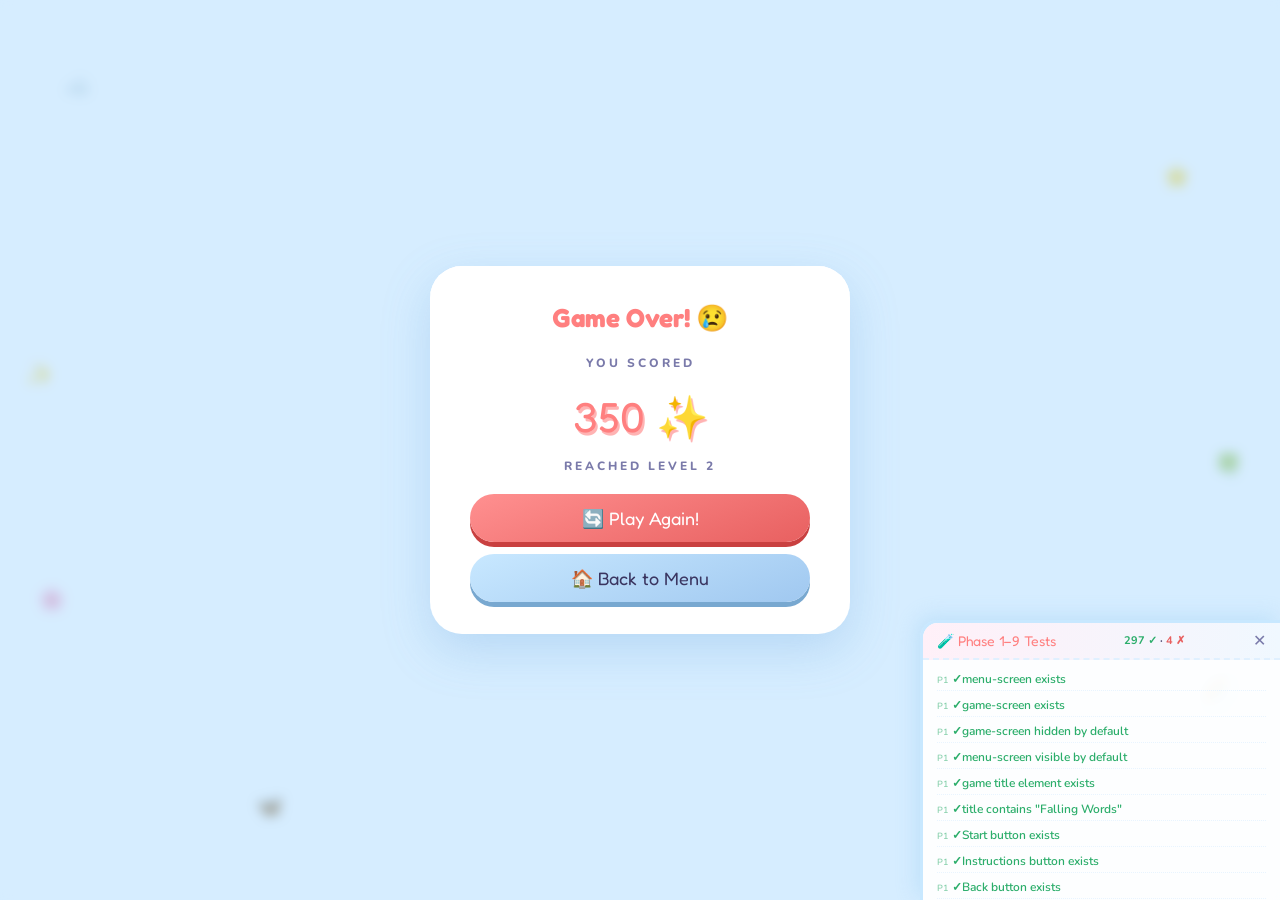
==== commit ee8b019f: "finally works" ====
--- a/noahadvancedwork/index.html
+++ b/noahadvancedwork/index.html
@@ -1588,11 +1588,65 @@
       if (speed === undefined) speed = 0.7 + gameSession.level * 0.22;
       const el     = createWordEl(text);
       const w      = el.offsetWidth  || 80;
+      const h      = el.offsetHeight || 36;
       const areaW  = gameArea.clientWidth;
+      const areaH  = gameArea.clientHeight;
       const pad    = 24;
+      
+      // ── Prevent off-screen horizontal overflow ─
       const maxX   = Math.max(pad, areaW - w - pad);
-      const x      = pad + Math.random() * (maxX - pad);
-      const y      = -(el.offsetHeight + 4); // start just above the area
+      let x        = pad + Math.random() * (maxX - pad);
+      x = Math.max(pad, Math.min(x, areaW - w - pad));
+      
+      const y = -(h + 4); // start just above the area
+
+      // ── Check for overlap with existing words ─
+      const overlapThreshold = 60; // min pixel distance
+      let hasOverlap = false;
+      for (const existingWord of activeWords) {
+        const ex1 = existingWord.x;
+        const ey1 = existingWord.y;
+        const ex2 = ex1 + (existingWord.el.offsetWidth || 80);
+        const ey2 = ey1 + (existingWord.el.offsetHeight || 36);
+        
+        const nx1 = x;
+        const ny1 = y;
+        const nx2 = x + w;
+        const ny2 = y + h;
+        
+        // Boxes overlap if they intersect in both X and Y with threshold
+        if (!(nx2 + overlapThreshold < ex1 || nx1 - overlapThreshold > ex2 ||
+              ny2 + overlapThreshold < ey1 || ny1 - overlapThreshold > ey2)) {
+          hasOverlap = true;
+          break;
+        }
+      }
+      
+      // If overlap detected, try alternate positions
+      if (hasOverlap) {
+        const attempts = 5;
+        for (let i = 0; i < attempts; i++) {
+          x = pad + Math.random() * (maxX - pad);
+          x = Math.max(pad, Math.min(x, areaW - w - pad));
+          hasOverlap = false;
+          for (const existingWord of activeWords) {
+            const ex1 = existingWord.x;
+            const ey1 = existingWord.y;
+            const ex2 = ex1 + (existingWord.el.offsetWidth || 80);
+            const ey2 = ey1 + (existingWord.el.offsetHeight || 36);
+            const nx1 = x;
+            const ny1 = y;
+            const nx2 = x + w;
+            const ny2 = y + h;
+            if (!(nx2 + overlapThreshold < ex1 || nx1 - overlapThreshold > ex2 ||
+                  ny2 + overlapThreshold < ey1 || ny1 - overlapThreshold > ey2)) {
+              hasOverlap = true;
+              break;
+            }
+          }
+          if (!hasOverlap) break;
+        }
+      }
 
       const word = { id: nextWordId++, text, x, y, speed, el };
       activeWords.push(word);
@@ -2135,9 +2189,42 @@
       }
     });
 
-    // Strategy 4: when the tab regains visibility, refocus
+    // Strategy 4: when the tab regains visibility, resume game
     document.addEventListener('visibilitychange', () => {
-      if (!document.hidden && gameSession.status === 'playing') {
+      if (document.hidden) {
+        // Tab lost focus — pause if playing
+        if (gameSession.status === 'playing') {
+          gameSession.status = 'paused';
+          stopSpawner();
+          stopGameLoop();
+        }
+      } else {
+        // Tab regained focus — resume if was playing
+        if (gameSession.status === 'paused') {
+          gameSession.status = 'playing';
+          lastTime = 0; // prevent dt spike
+          startSpawner();
+          startGameLoop();
+          setTimeout(() => wordInput.focus(), 100);
+        }
+      }
+    });
+
+    // Strategy 5: window focus/blur for same-window tab switching
+    window.addEventListener('blur', () => {
+      if (gameSession.status === 'playing') {
+        gameSession.status = 'paused';
+        stopSpawner();
+        stopGameLoop();
+      }
+    });
+
+    window.addEventListener('focus', () => {
+      if (gameSession.status === 'paused' && !document.hidden) {
+        gameSession.status = 'playing';
+        lastTime = 0;
+        startSpawner();
+        startGameLoop();
         setTimeout(() => wordInput.focus(), 100);
       }
     });
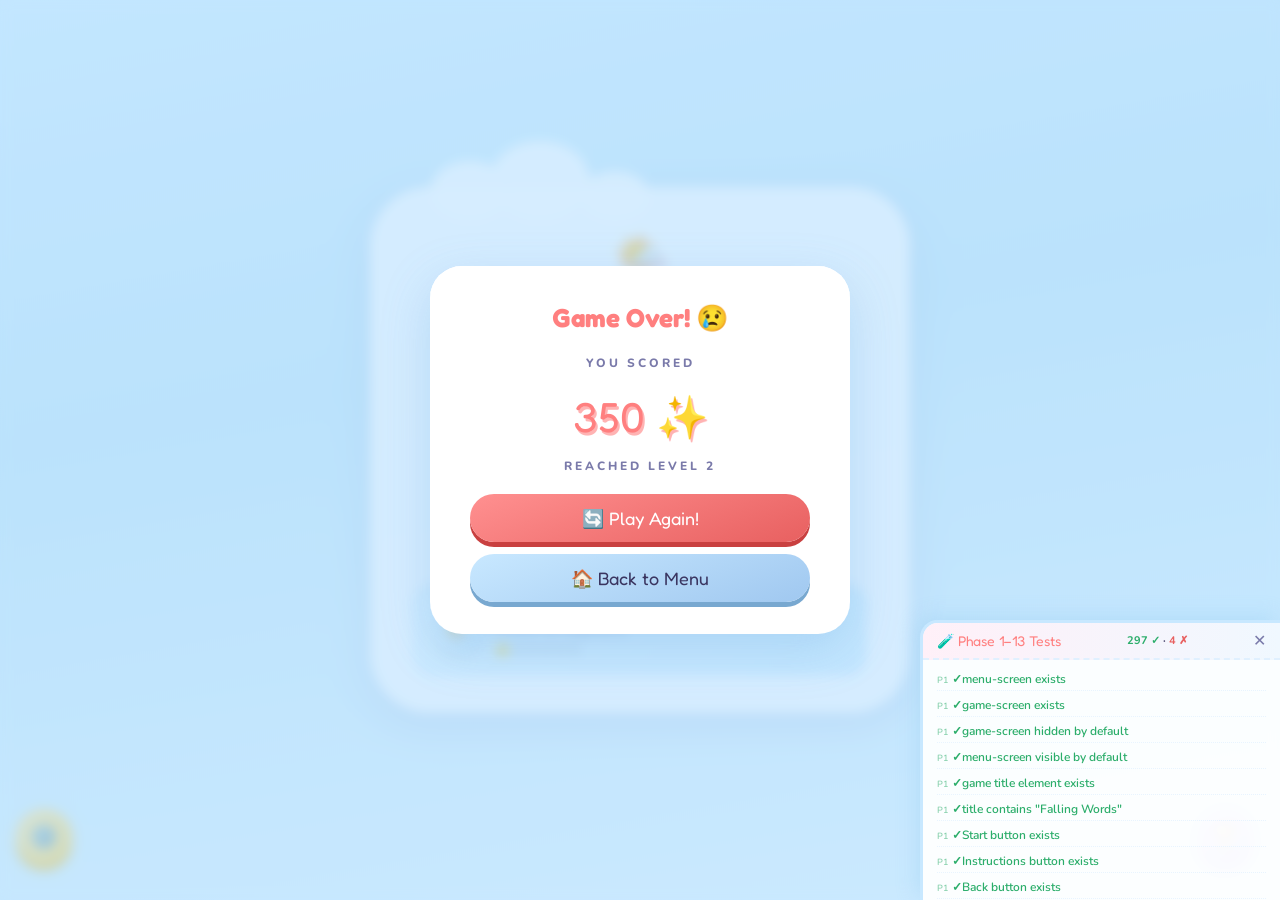
==== commit f2fbe8a0: "Add player name input feature to noahadvancedwork for identified high scores" ====
--- a/noahadvancedwork/index.html
+++ b/noahadvancedwork/index.html
@@ -1343,6 +1343,19 @@
   </div>
 
   <!-- ── MODAL: GAME OVER (Phase 5) ──────────────── -->
+  <!-- ── NAME INPUT MODAL ────────────────────────── -->
+  <div id="modal-name-input" class="modal-overlay hidden" role="dialog" aria-modal="true" aria-labelledby="name-input-title">
+    <div class="modal-box">
+      <h2 class="modal-title" id="name-input-title">👤 Your Name</h2>
+      <p style="font-size: 0.95rem; color: #666; margin: 0 0 16px 0;">Enter your name for the high scores:</p>
+      <input type="text" id="modal-player-name" placeholder="Player Name" maxlength="20" style="width: 100%; padding: 10px; font-size: 1rem; border: 2px solid #ddd; border-radius: 8px; font-family: 'Fredoka', sans-serif; margin-bottom: 16px; box-sizing: border-box;">
+      <div style="display: flex; gap: 10px; justify-content: center;">
+        <button id="btn-name-submit" style="padding: 10px 20px; background: #4CAF50; color: white; border: none; border-radius: 8px; cursor: pointer; font-weight: bold; font-family: 'Fredoka One', cursive;">Start Game</button>
+        <button id="btn-name-skip" style="padding: 10px 20px; background: #999; color: white; border: none; border-radius: 8px; cursor: pointer; font-weight: bold; font-family: 'Fredoka One', cursive;">Skip</button>
+      </div>
+    </div>
+  </div>
+
   <div id="modal-game-over" class="modal-overlay hidden" role="dialog" aria-modal="true" aria-labelledby="gameover-title">
     <div class="modal-box">
       <h2 class="modal-title" id="gameover-title">Game Over! 😢</h2>
@@ -1359,7 +1372,7 @@
   <!-- ── TEST PANEL ───────────────────────────────── -->
   <div id="test-panel" role="region" aria-label="Test results">
     <div id="test-panel-header">
-      <span id="test-panel-title">🧪 Phase 1–9 Tests</span>
+      <span id="test-panel-title">🧪 Phase 1–13 Tests</span>
       <span id="test-summary"></span>
       <button id="test-panel-close" aria-label="Close test panel">✕</button>
     </div>
@@ -1418,6 +1431,7 @@
     const gameSession = {
       level:  1,       // the level passed in when Start was pressed
       status: 'idle',  // idle | countdown | playing | paused | over
+      playerName: 'Player', // player name for high scores
     };
 
     // Phase 3 refs
@@ -1451,6 +1465,7 @@
     let nextWordId  = 0;    // ever-increasing ID counter
     let rafId       = null; // current requestAnimationFrame handle
     let lastTime    = 0;    // timestamp of last frame (for dt calc)
+    let gameOverTimeoutId = null; // track gameOver's modal timeout for cleanup
     let lives       = 3;    // current lives (reset on new game)
     let totalXP     = 0;    // running XP total for the session
 
@@ -1707,11 +1722,13 @@
       setDangerZone(false);
 
       playSound('gameover');                  // Phase 9: sad tune
-      maybeSaveScore(totalXP, gameSession.level); // Phase 9: save high score
+      maybeSaveScore(totalXP, gameSession.level, gameSession.playerName); // Phase 9: save high score with name
 
       document.getElementById('gameover-score').textContent        = `${totalXP} ✨`;
       document.getElementById('gameover-level-reached').textContent = `reached level ${gameSession.level}`;
-      setTimeout(() => openModal('modal-game-over'), 350);
+      // Clear any previously pending gameOver timeout before scheduling new one
+      if (gameOverTimeoutId !== null) { clearTimeout(gameOverTimeoutId); }
+      gameOverTimeoutId = setTimeout(() => openModal('modal-game-over'), 350);
     }
 
     // ── RAF game loop ──────────────────────────────
@@ -1834,10 +1851,10 @@
 
     // ── Best score saving ──────────────────────────
     // Called from gameOver() — saves if it's a top-5 score.
-    function maybeSaveScore(xp, level) {
+    function maybeSaveScore(xp, level, name) {
       const scores = getScores();
       const date   = new Date().toLocaleDateString('en-US', { month: 'short', day: 'numeric' });
-      scores.push({ xp, level, date });
+      scores.push({ xp, level, date, name: name || 'Player' });
       // Sort descending, keep top 5
       scores.sort((a, b) => b.xp - a.xp);
       saveScores(scores.slice(0, 5));
@@ -2141,6 +2158,9 @@
 
     // ── resetGameUI ────────────────────────────────
     function resetGameUI() {
+      // Clear any pending gameOver modal timeout from previous game
+      if (gameOverTimeoutId !== null) { clearTimeout(gameOverTimeoutId); gameOverTimeoutId = null; }
+      
       stopGameLoop();
       stopSpawner();
       clearAllWords();
@@ -2271,6 +2291,22 @@
     function startGame() {
       gameSession.level  = state.currentLevel;
       gameSession.status = 'idle';
+      gameSession.playerName = 'Player'; // reset player name
+      
+      // Show name input modal first
+      const nameInput = document.getElementById('modal-player-name');
+      const nameModal = document.getElementById('modal-name-input');
+      if (nameInput && nameModal) {
+        nameInput.value = '';
+        nameInput.focus();
+        openModal('modal-name-input');
+      } else {
+        proceedToGameScreen();
+      }
+    }
+
+    // ── proceedToGameScreen — called after player enters name ─
+    function proceedToGameScreen() {
       buildTrees();
       transitionToScreen('game-screen', () => {
         applyLevelBackground(gameSession.level); // Phase 8: set background theme
@@ -2327,6 +2363,32 @@
       runCountdown();
     });
 
+    // ── Name input handlers ──────────────────────────
+    const submitPlayerName = () => {
+      const nameInput = document.getElementById('modal-player-name');
+      const name = nameInput.value.trim() || 'Player';
+      gameSession.playerName = name;
+      closeModal('modal-name-input');
+      proceedToGameScreen();
+    };
+
+    const skipPlayerName = () => {
+      gameSession.playerName = 'Player';
+      closeModal('modal-name-input');
+      proceedToGameScreen();
+    };
+
+    document.getElementById('btn-name-submit')?.addEventListener('click', submitPlayerName);
+    document.getElementById('btn-name-skip')?.addEventListener('click', skipPlayerName);
+    
+    // Enter key to submit name
+    document.getElementById('modal-player-name')?.addEventListener('keydown', (e) => {
+      if (e.key === 'Enter') {
+        e.preventDefault();
+        submitPlayerName();
+      }
+    });
+
     document.getElementById('btn-go-menu').addEventListener('click', () => {
       closeModal('modal-game-over');
       returnToMenu();
@@ -2426,6 +2488,7 @@
         ? scores.slice(0,5).map((s,i) => `
             <li class="score-entry ${medals[i]||''}">
               <span class="score-rank">${icons[i]}</span>
+              <span style="font-weight:700">${s.name || 'Player'}</span>
               <span style="font-weight:700">${s.date||'—'}</span>
               <span class="score-xp">${s.xp} ✨</span>
             </li>`).join('')
@@ -4343,14 +4406,17 @@
 
     let p1Pass=0,p1Fail=0,p2Pass=0,p2Fail=0,p3Pass=0,p3Fail=0,
         p4Pass=0,p4Fail=0,p5Pass=0,p5Fail=0,p6Pass=0,p6Fail=0,
-        p7Pass=0,p7Fail=0,p8Pass=0,p8Fail=0,p9Pass=0,p9Fail=0;
+        p7Pass=0,p7Fail=0,p8Pass=0,p8Fail=0,p9Pass=0,p9Fail=0,
+        p10Pass=0,p10Fail=0,p11Pass=0,p11Fail=0,p12Pass=0,p12Fail=0,p13Pass=0,p13Fail=0;
     tests.forEach(t => {
       const ph = t.phase || 1;
       if (t.pass) {
-        if(ph===9)p9Pass++;else if(ph===8)p8Pass++;else if(ph===7)p7Pass++;else if(ph===6)p6Pass++;
+        if(ph===13)p13Pass++;else if(ph===12)p12Pass++;else if(ph===11)p11Pass++;else if(ph===10)p10Pass++;
+        else if(ph===9)p9Pass++;else if(ph===8)p8Pass++;else if(ph===7)p7Pass++;else if(ph===6)p6Pass++;
         else if(ph===5)p5Pass++;else if(ph===4)p4Pass++;else if(ph===3)p3Pass++;else if(ph===2)p2Pass++;else p1Pass++;
       } else {
-        if(ph===9)p9Fail++;else if(ph===8)p8Fail++;else if(ph===7)p7Fail++;else if(ph===6)p6Fail++;
+        if(ph===13)p13Fail++;else if(ph===12)p12Fail++;else if(ph===11)p11Fail++;else if(ph===10)p10Fail++;
+        else if(ph===9)p9Fail++;else if(ph===8)p8Fail++;else if(ph===7)p7Fail++;else if(ph===6)p6Fail++;
         else if(ph===5)p5Fail++;else if(ph===4)p4Fail++;else if(ph===3)p3Fail++;else if(ph===2)p2Fail++;else p1Fail++;
       }
       const d = document.createElement('div');
@@ -4376,7 +4442,11 @@
       `P6:<span style="color:#2bad6a"> ${p6Pass}✓</span><span style="color:#e86060"> ${p6Fail}✗</span> &nbsp;` +
       `P7:<span style="color:#2bad6a"> ${p7Pass}✓</span><span style="color:#e86060"> ${p7Fail}✗</span> &nbsp;` +
       `P8:<span style="color:#2bad6a"> ${p8Pass}✓</span><span style="color:#e86060"> ${p8Fail}✗</span> &nbsp;` +
-      `P9:<span style="color:#2bad6a"> ${p9Pass}✓</span><span style="color:#e86060"> ${p9Fail}✗</span>`;
+      `P9:<span style="color:#2bad6a"> ${p9Pass}✓</span><span style="color:#e86060"> ${p9Fail}✗</span><br>` +
+      `P10:<span style="color:#2bad6a"> ${p10Pass}✓</span><span style="color:#e86060"> ${p10Fail}✗</span> &nbsp;` +
+      `P11:<span style="color:#2bad6a"> ${p11Pass}✓</span><span style="color:#e86060"> ${p11Fail}✗</span> &nbsp;` +
+      `P12:<span style="color:#2bad6a"> ${p12Pass}✓</span><span style="color:#e86060"> ${p12Fail}✗</span> &nbsp;` +
+      `P13:<span style="color:#2bad6a"> ${p13Pass}✓</span><span style="color:#e86060"> ${p13Fail}✗</span>`;
     document.getElementById('test-panel').appendChild(footer);
   </script>
 </body>
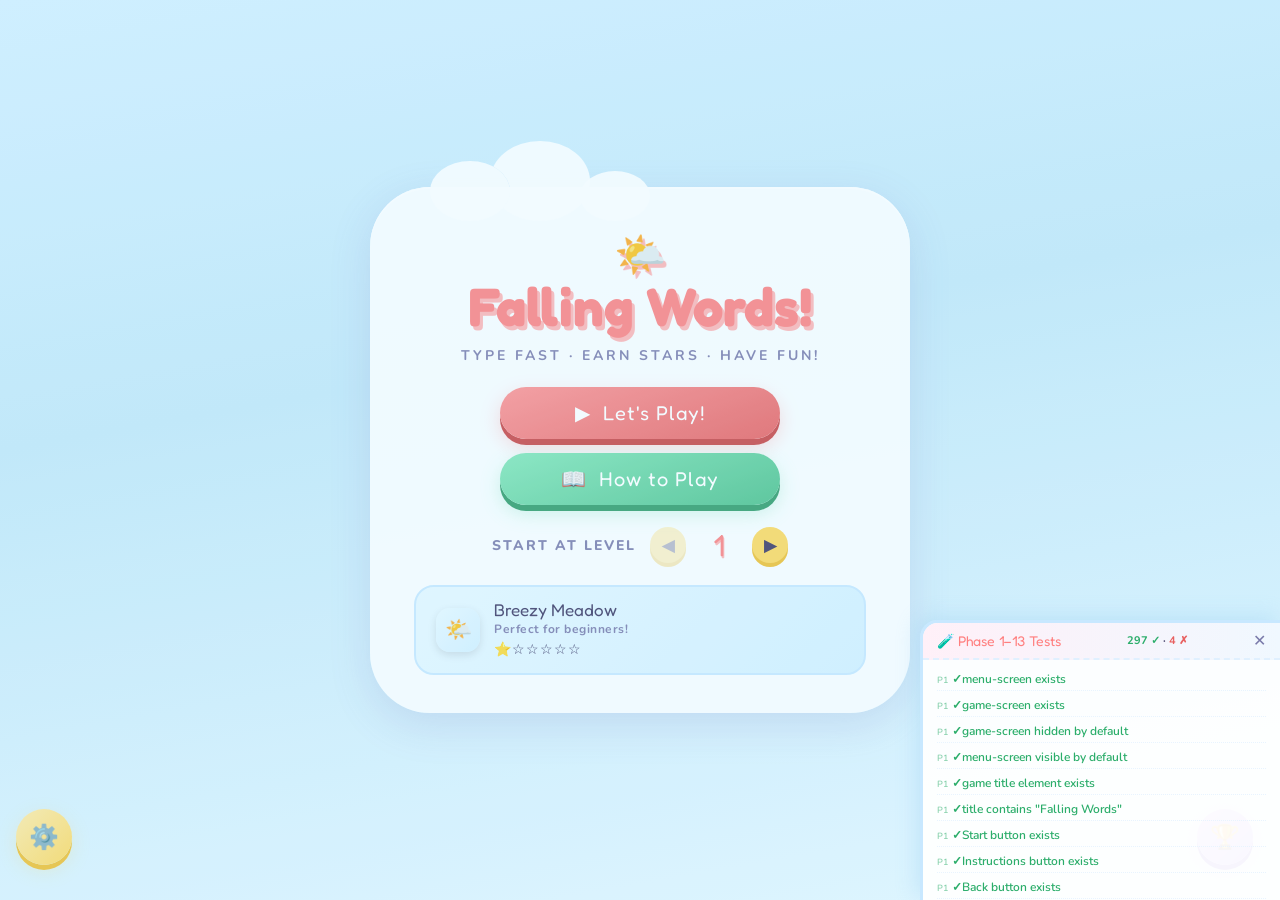
==== commit b80fb08b: "reset?" ====
--- a/noahadvancedwork/index.html
+++ b/noahadvancedwork/index.html
@@ -2164,8 +2164,16 @@
       stopGameLoop();
       stopSpawner();
       clearAllWords();
-      lives   = 3;
-      totalXP = 0;
+
+      activeWords = [];   // currently falling words
+      nextWordId  = 0;    // ever-increasing ID counter
+      rafId       = null; // current requestAnimationFrame handle
+      lastTime    = 0;    // timestamp of last frame (for dt calc)
+      gameOverTimeoutId = null; // track gameOver's modal timeout for cleanup
+      lives       = 3;    // current lives (reset on new game)
+      totalXP     = 0;    // running XP total for the session
+      spawnerId   = null; // setInterval handle
+      usedWords   = new Set(); // track recently-used words to avoid duplicates
 
       wordInput.value = '';
       xpDisplay.textContent = '0 ✨';
@@ -2178,6 +2186,26 @@
       document.getElementById('levelup-banner').classList.add('hidden');
       gameSession.status = 'idle';
     }
+
+    // ── Cleanup on app exit (tab/window close) ────
+    // Called when user closes tab, window, or navigates away
+    // Only pause the game; preserve state in case user returns
+    window.addEventListener('pagehide', () => {
+      if (gameSession.status === 'playing') {
+        gameSession.status = 'paused';
+        stopSpawner();
+        stopGameLoop();
+      }
+    });
+    
+    // Fallback for older browsers and certain navigation scenarios
+    window.addEventListener('beforeunload', () => {
+      if (gameSession.status === 'playing') {
+        gameSession.status = 'paused';
+        stopSpawner();
+        stopGameLoop();
+      }
+    });
 
     // ── Phase 4: PERMANENT FOCUS SYSTEM ───────────
     // Strategy 1: if input loses focus while playing, refocus it
@@ -4425,6 +4453,26 @@
       resultsEl.appendChild(d);
     });
 
+    // ── Test Cleanup — Reset app to clean state ──
+    // Clear any pending timeouts from tests (especially gameOver modal timeout)
+    if (gameOverTimeoutId !== null) { clearTimeout(gameOverTimeoutId); gameOverTimeoutId = null; }
+    
+    // Close all open modals
+    document.querySelectorAll('.modal-overlay').forEach(m => m.classList.add('hidden'));
+    
+    // Reset game state
+    gameSession.status = 'idle';
+    gameSession.level = 1;
+    lives = 3;
+    totalXP = 0;
+    activeWords = [];
+    stopGameLoop();
+    stopSpawner();
+    
+    // Ensure menu screen is visible
+    showScreen('menu-screen');
+    updateLevelDisplay();
+
     summaryEl.innerHTML =
       `<span style="color:#2bad6a">${passed} ✓</span> · <span style="color:#e86060">${failed} ✗</span>`;
 
